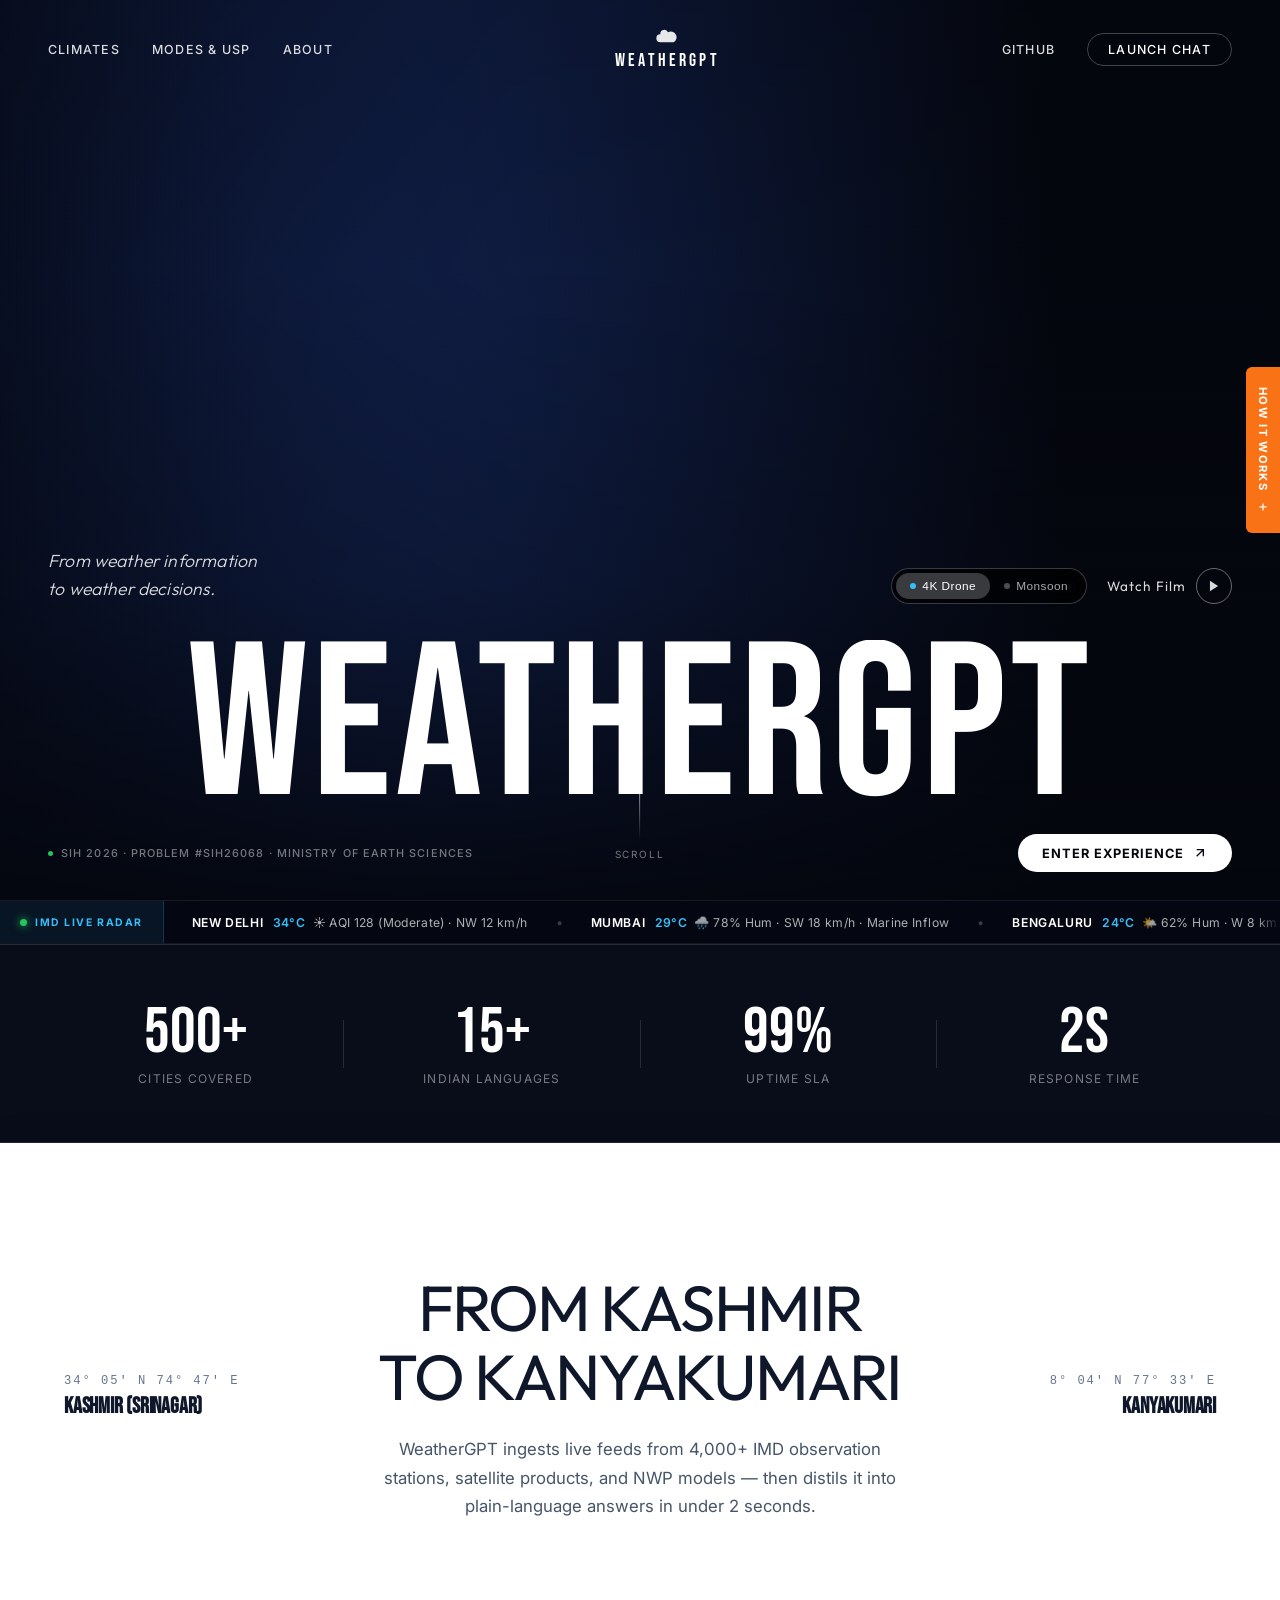
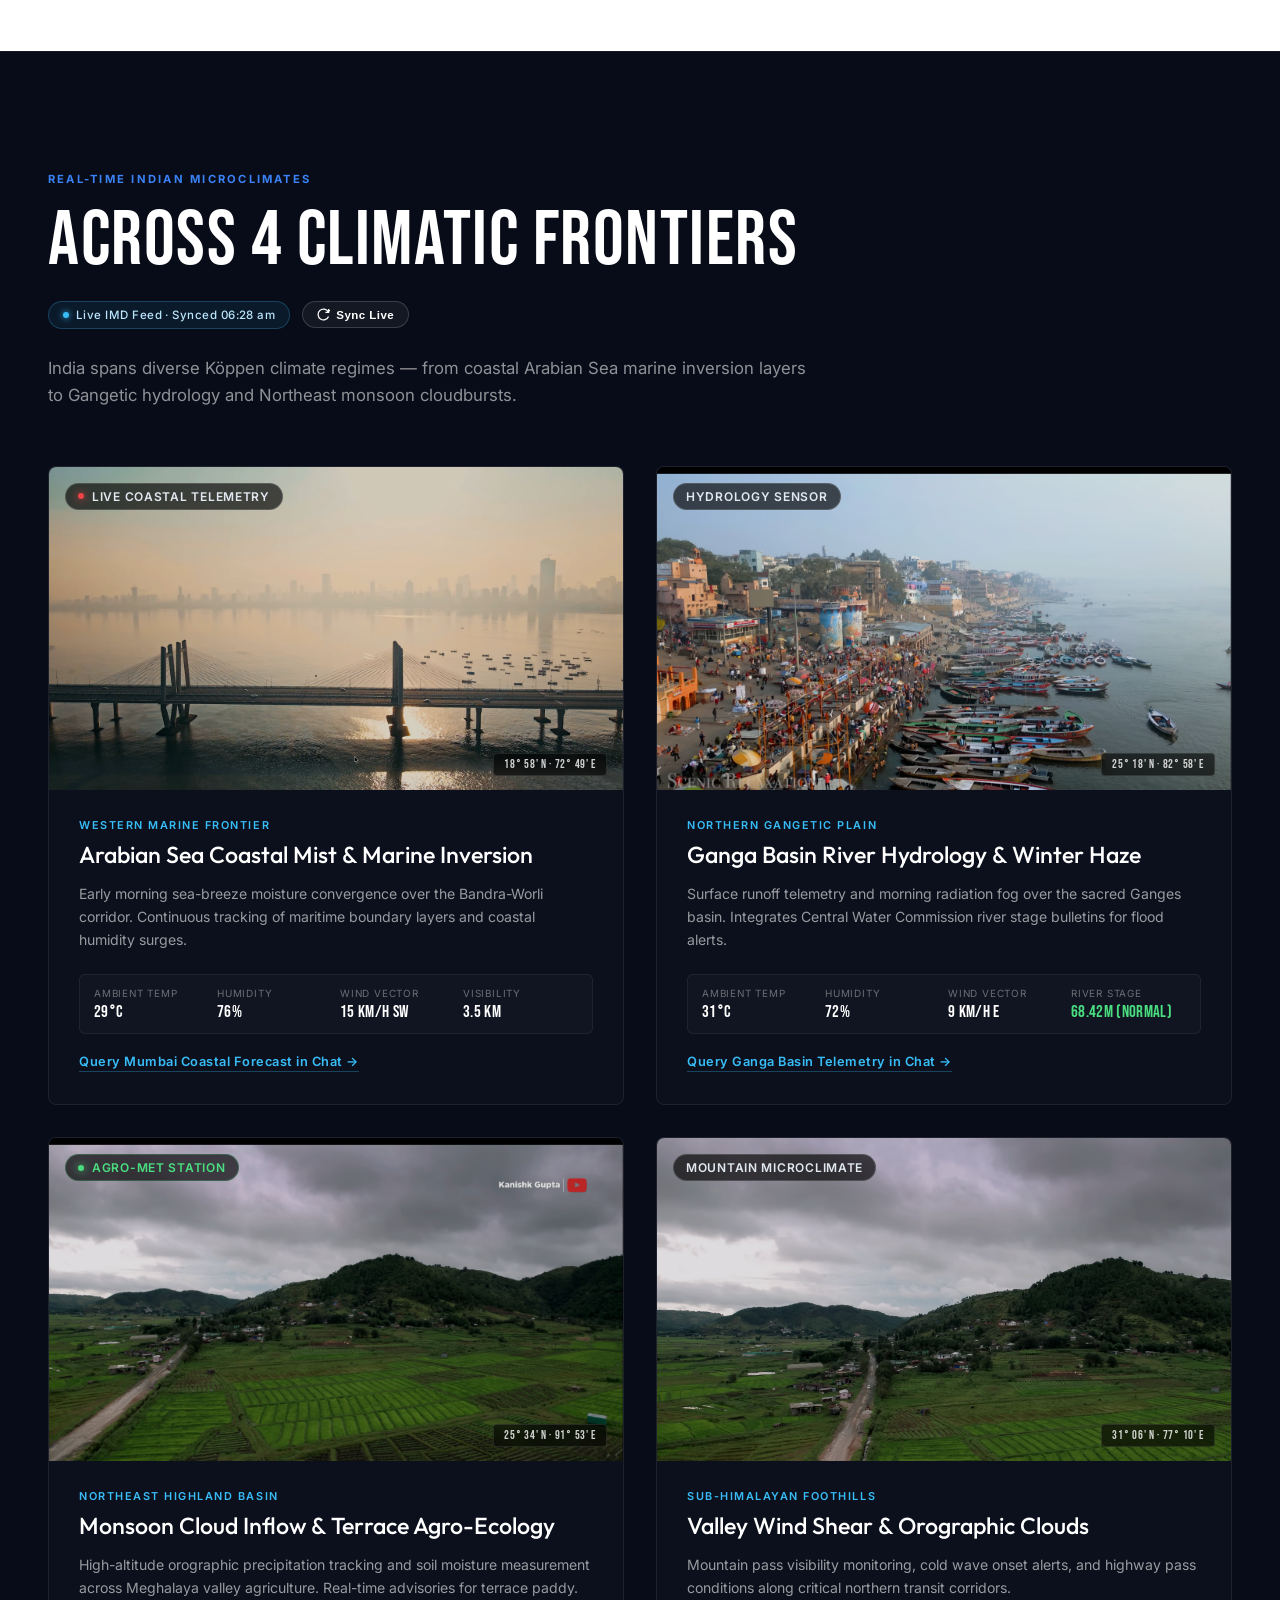
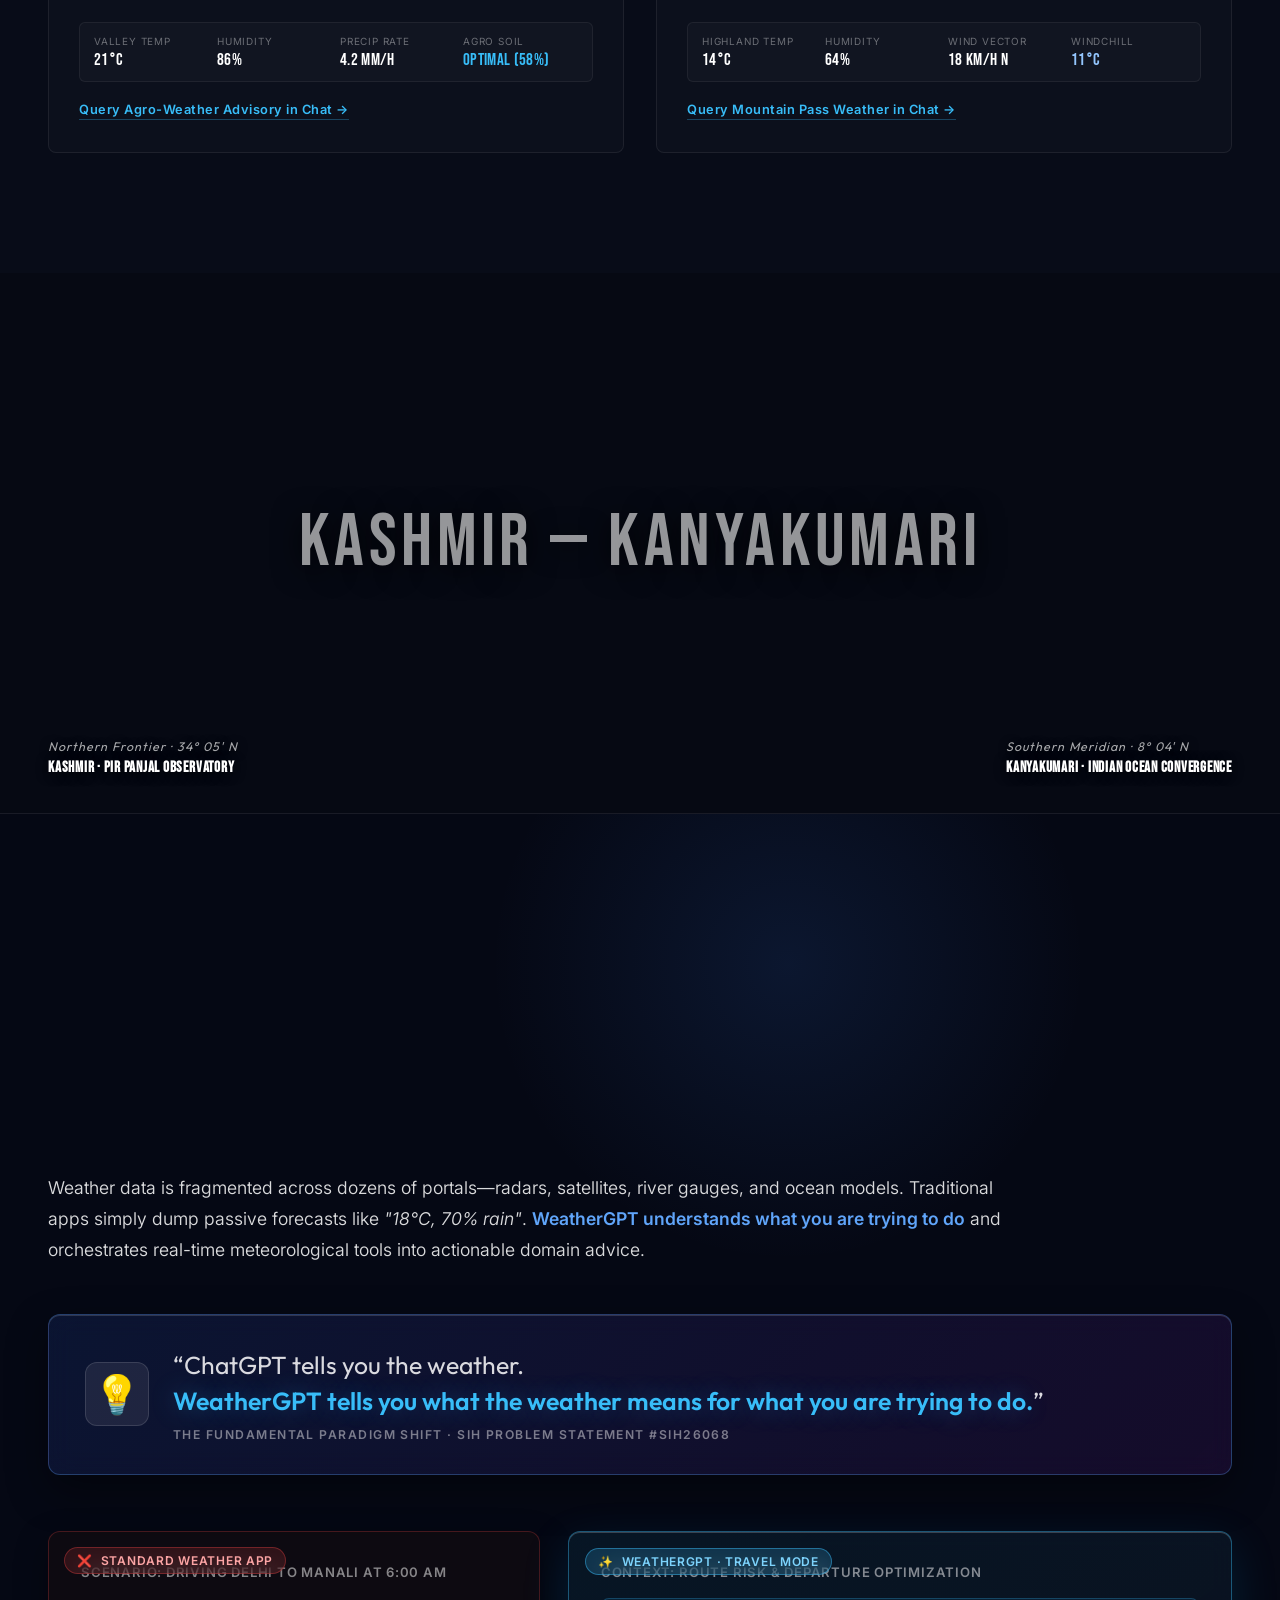
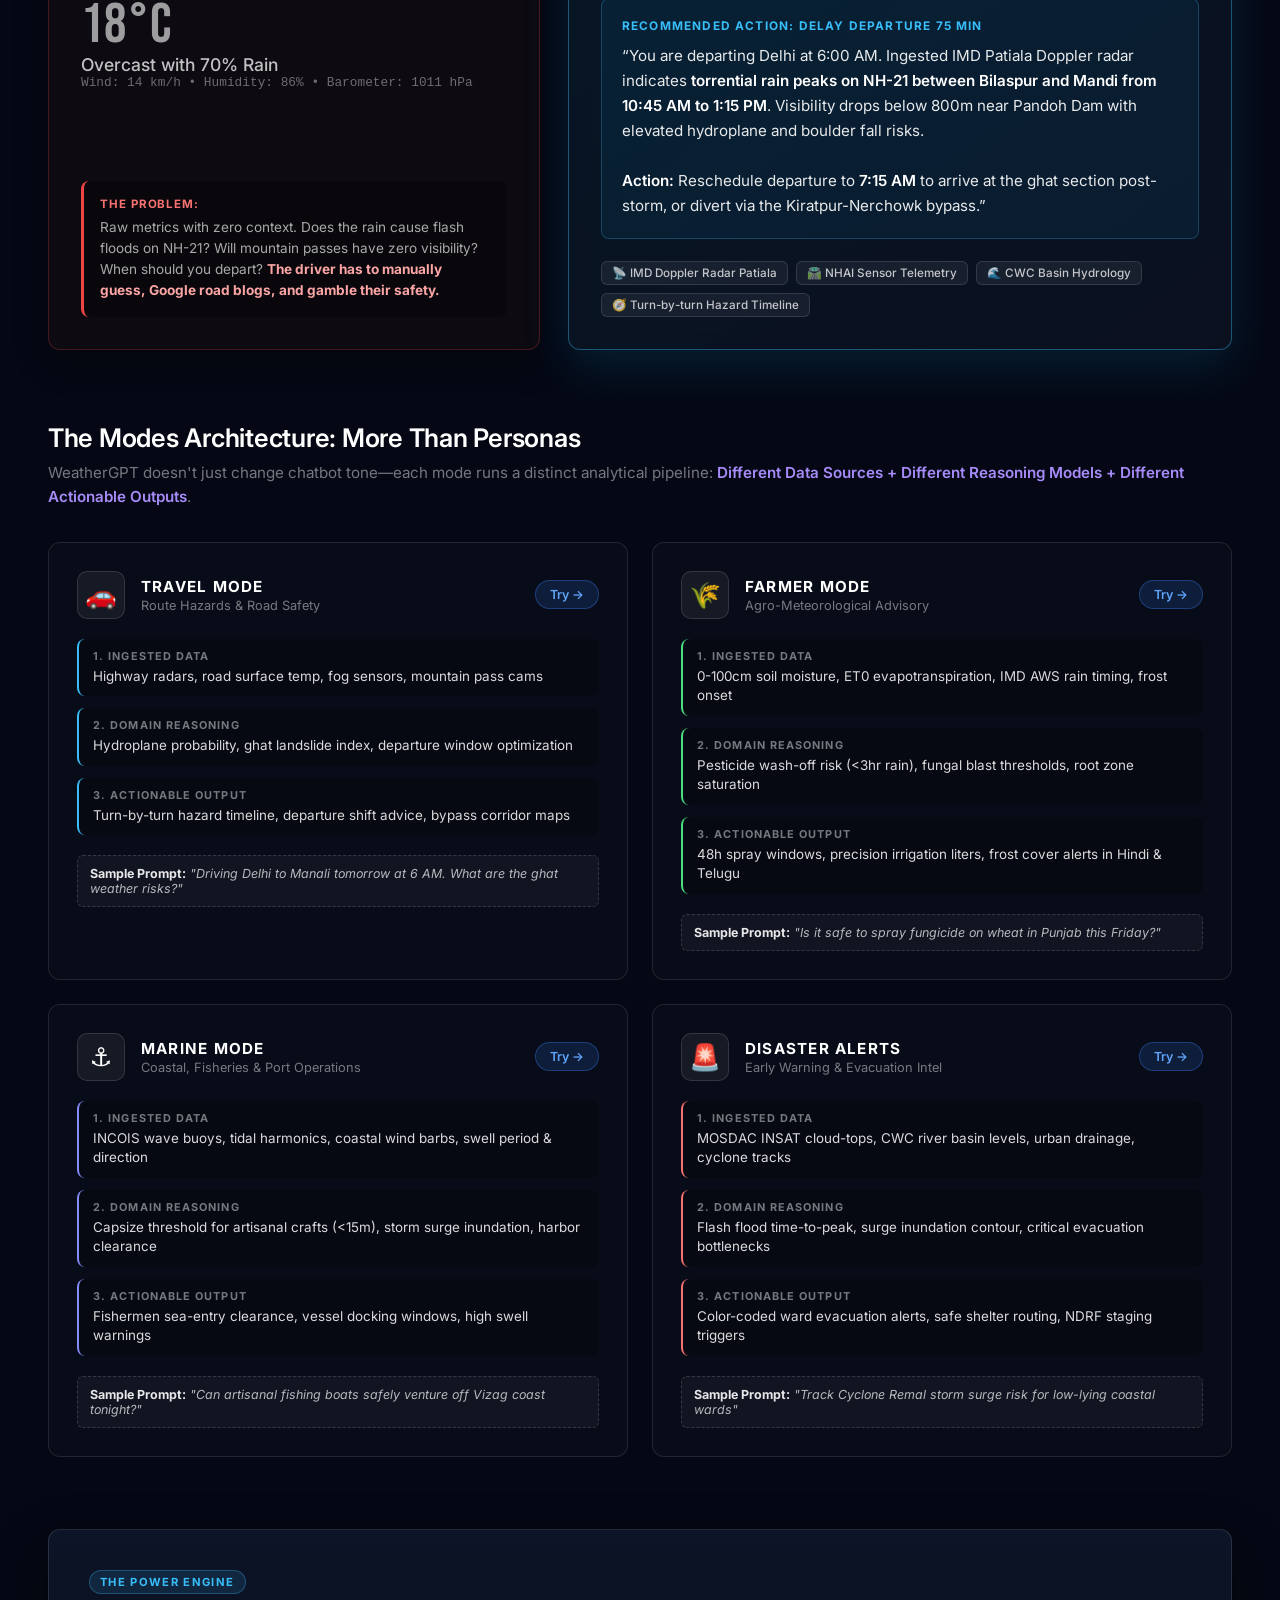
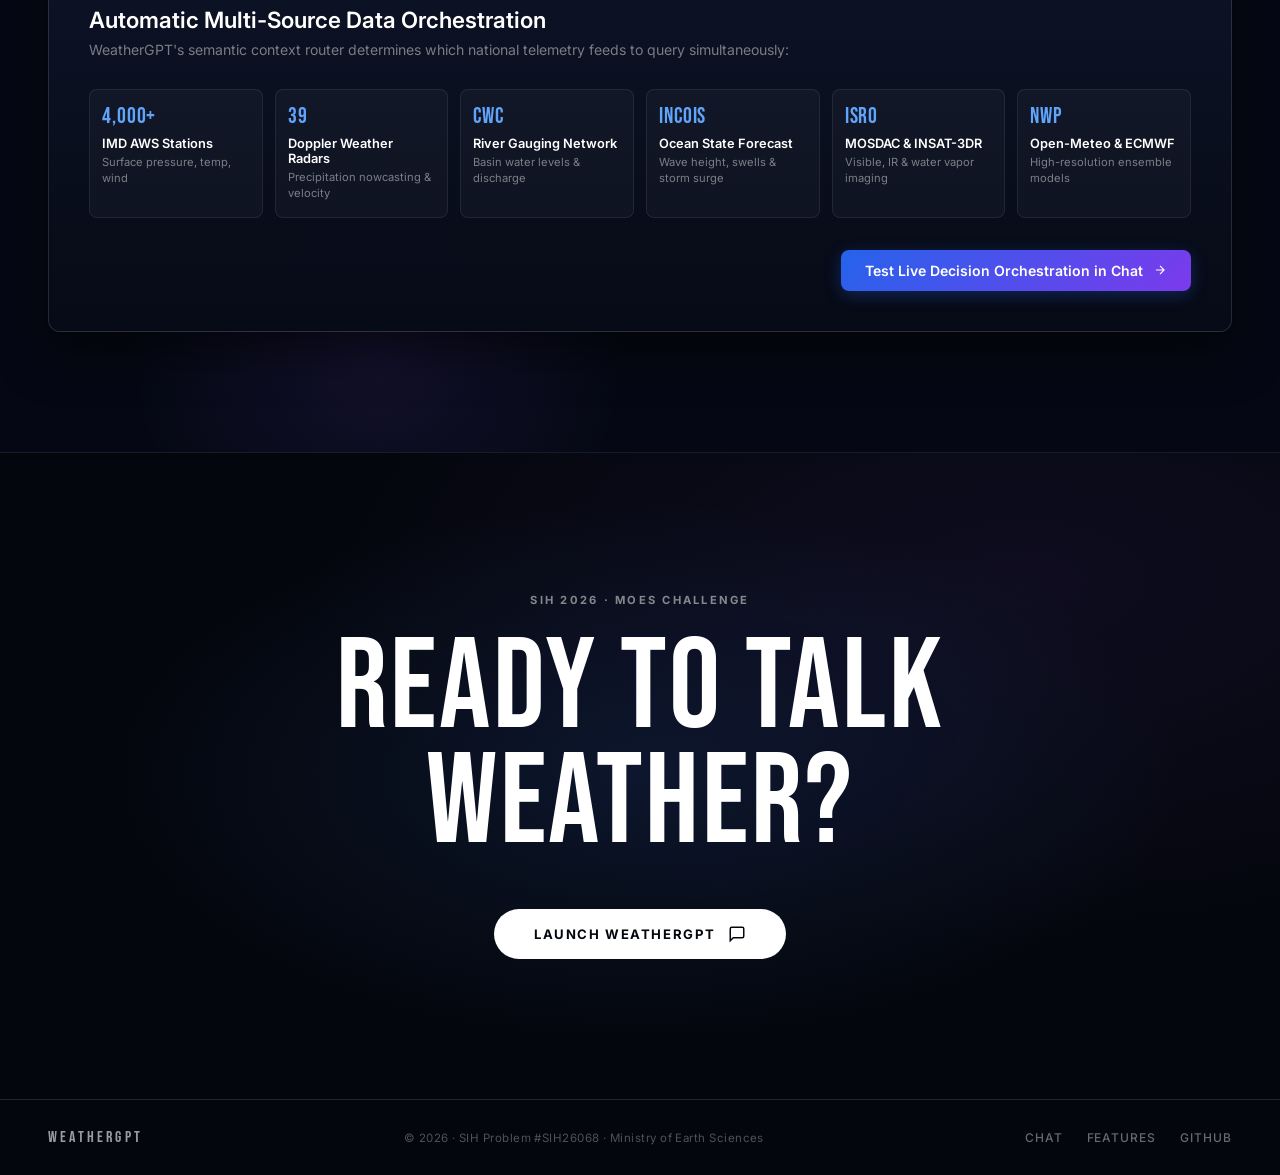
==== index.html @ 0f2989f9 "feat: WeatherGPT — AI-powered multi-mode weather intelligence platform 🌤️ Modes: Travel | Farmer | M" ====
<!DOCTYPE html>
<html lang="en">
<head>
  <meta charset="UTF-8" />
  <meta name="viewport" content="width=device-width, initial-scale=1.0" />
  <title>WeatherGPT — Conversational AI for Weather Intelligence</title>
  <meta name="description" content="WeatherGPT — Real-time weather intelligence for India. Conversational AI powered by IMD and OpenWeatherMap." />
  <meta name="keywords" content="WeatherGPT, weather AI, IMD, India weather, cyclone alerts, forecast" />

  <!-- Google Fonts: Bebas Neue for giant display text + Inter for body -->
  <link rel="preconnect" href="https://fonts.googleapis.com" />
  <link rel="preconnect" href="https://fonts.gstatic.com" crossorigin />
  <link href="https://fonts.googleapis.com/css2?family=Bebas+Neue&family=Inter:wght@300;400;500;600;700&family=Outfit:ital,wght@0,300;0,400;0,600;1,300;1,400&display=swap" rel="stylesheet" />

  <link rel="stylesheet" href="styles/landing.css" />
</head>
<body>

  <!-- =========================================================
       HOW IT WORKS — Sticky right-edge tab (like White Desert)
       Clicking opens a slide-over panel explaining the AI flow
       ========================================================= -->
  <div class="hiw-tab" id="hiwTab" role="button" tabindex="0" aria-label="How it works">
    <span>How it works</span>
    <svg width="12" height="12" viewBox="0 0 24 24" fill="none" stroke="currentColor" stroke-width="2.5"><path d="M12 5v14M5 12h14"/></svg>
  </div>

  <!-- How it works slide panel -->
  <div class="hiw-panel" id="hiwPanel" aria-hidden="true">
    <button class="hiw-close" id="hiwClose" aria-label="Close">
      <svg width="18" height="18" viewBox="0 0 24 24" fill="none" stroke="currentColor" stroke-width="2"><path d="M18 6L6 18M6 6l12 12"/></svg>
    </button>
    <div class="hiw-content">
      <div class="hiw-eyebrow">Process</div>
      <h3 class="hiw-title">How WeatherGPT Works</h3>
      <div class="hiw-steps">
        <div class="hiw-step">
          <div class="hiw-step-num">01</div>
          <div class="hiw-step-body">
            <strong>Context &amp; Mode Detection</strong>
            <span>Automatically detects whether you are farming, driving a highway route, fishing coastal waters, or tracking disaster risks.</span>
          </div>
        </div>
        <div class="hiw-step">
          <div class="hiw-step-num">02</div>
          <div class="hiw-step-body">
            <strong>Automatic Data Orchestration</strong>
            <span>Dynamically queries the relevant scientific tools: 4,000+ IMD stations, Doppler radars, CWC river gauges, and INCOIS wave models.</span>
          </div>
        </div>
        <div class="hiw-step">
          <div class="hiw-step-num">03</div>
          <div class="hiw-step-body">
            <strong>Situation-Specific Reasoning</strong>
            <span>Determines what the weather means for your specific activity: crop phenology, hydroplaning risk, or surge inundation.</span>
          </div>
        </div>
        <div class="hiw-step">
          <div class="hiw-step-num">04</div>
          <div class="hiw-step-body">
            <strong>Actionable Decisions Delivered</strong>
            <span>Provides precise recommendations (e.g. 48h spray windows, departure delays, pass chains) in English, Hindi, or Telugu.</span>
          </div>
        </div>
      </div>
    </div>
  </div>
  <div class="hiw-overlay" id="hiwOverlay"></div>

  <!-- ==========================================================
       FULLSCREEN BACKGROUND VIDEO
       ==========================================================
       HOW TO USE YOUR OWN 4K VIDEO:
         1. Place your .mp4 file in the project folder (e.g. bg-video.mp4)
         2. Change the <source src="..."> to: src="bg-video.mp4"
         3. For performance: encode at H.264 for MP4, VP9 for WebM
            ffmpeg -i input.mp4 -c:v libx264 -crf 23 -preset slow bg-video.mp4
         4. For 4K: use -s 3840x2160 in ffmpeg, or just drop the raw 4K file
            (browser will handle it, but a CDN/local server is recommended)

       FALLBACK: If video doesn't load (offline/slow network), the CSS
       gradient background on body shows instead.

       CURRENT SOURCE: Free Pexels storm clouds video (no login required)
       ========================================================= -->
  <video
    id="bgVideo"
    autoplay
    muted
    loop
    playsinline
    aria-hidden="true"
    poster=""
  >
    <!--
      Primary source — Pexels free stock footage (storm/clouds aerial)
      Replace this src with your own 4K video file path.
    -->
    <!-- Local 4K recordings from sources/ -->
    <source src="sources/weather_drone_4k.mov" type="video/mp4" />
    <source src="sources/monsoon_landscape.mov" type="video/mp4" />
    <!-- Online fallbacks -->
    <source src="https://videos.pexels.com/video-files/3997983/3997983-uhd_2560_1440_24fps.mp4" type="video/mp4" />
  </video>

  <!-- Dark gradient overlay — fades from transparent (top) to deep black (bottom)
       Makes the giant hero text readable without losing the cinematic image -->
  <div class="video-overlay" aria-hidden="true"></div>


  <!-- ==========================================================
       NAVIGATION — Transparent, minimal, editorial
       ========================================================= -->
  <nav class="navbar" id="navbar">
    <div class="nav-left">
      <a href="#climates" class="nav-link" id="navFeatures">Climates</a>
      <a href="#modes" class="nav-link" id="navModes">Modes & USP</a>
      <a href="#about" class="nav-link" id="navAbout">About</a>
    </div>

    <div class="nav-center">
      <a href="/" class="nav-logo-link" id="navLogo">
        <!-- Small SVG cloud icon above the wordmark -->
        <svg width="24" height="18" viewBox="0 0 36 24" fill="none" aria-hidden="true">
          <path d="M28 20H8a6 6 0 0 1 0-12 6 6 0 0 1 11.5-3A7 7 0 1 1 28 20z" fill="white" fill-opacity="0.9"/>
        </svg>
        <span>WEATHERGPT</span>
      </a>
    </div>

    <div class="nav-right">
      <a href="https://github.com" class="nav-link" id="navGithub" target="_blank" rel="noopener">GitHub</a>
      <a href="chat.html" class="nav-link nav-cta" id="navChat">Launch Chat</a>
    </div>
  </nav>


  <!-- ==========================================================
       HERO — Full-screen, cinematic layout
       Three zones:
         TOP    — navbar (above)
         MIDDLE — small tagline left + "Watch Demo" right
         BOTTOM — giant "WEATHERGPT" display text
       ========================================================= -->
  <section class="hero" id="hero">

    <!-- Middle tier: left tagline + right video switcher & watch film link -->
    <div class="hero-mid">
      <p class="hero-tagline" id="heroTagline">
        From weather information<br/>
        to weather decisions.
      </p>

      <div class="hero-mid-right">
        <!-- Live Video Switcher: Drone 4K vs Monsoon Valley -->
        <div class="hero-video-switcher" id="heroVidSwitcher">
          <button class="hvs-btn active" id="btnVidDrone" data-src="sources/weather_drone_4k.mov" title="Switch to 4K Drone Video">
            <span class="hvs-dot"></span> 4K Drone
          </button>
          <button class="hvs-btn" id="btnVidMonsoon" data-src="sources/monsoon_landscape.mov" title="Switch to Monsoon Valley Video">
            <span class="hvs-dot"></span> Monsoon
          </button>
        </div>

        <button class="watch-demo-btn" id="watchDemoBtn">
          Watch Film
          <span class="play-circle" aria-hidden="true">
            <svg width="14" height="14" viewBox="0 0 24 24" fill="currentColor"><polygon points="5 3 19 12 5 21 5 3"/></svg>
          </span>
        </button>
      </div>
    </div>

    <!-- Bottom tier: giant display word + CTA -->
    <div class="hero-bottom">
      <div class="hero-giant-wrap">
        <!-- The massive cinematic title text — like "ANTARCTICA" on White Desert -->
        <h1 class="hero-giant" id="heroGiant">WEATHERGPT</h1>
      </div>

      <!-- IMD badge — bottom left above the giant text -->
      <div class="hero-meta">
        <span class="hero-badge">
          <span class="live-dot" aria-hidden="true"></span>
          SIH 2026 · Problem #SIH26068 · Ministry of Earth Sciences
        </span>
        <a href="chat.html" class="hero-enter-btn" id="heroEnterBtn">
          Enter Experience
          <svg width="16" height="16" viewBox="0 0 24 24" fill="none" stroke="currentColor" stroke-width="2"><path d="M7 17l9.2-9.2M17 17V7H7"/></svg>
        </a>
      </div>
    </div>
  </section>


  <!-- ==========================================================
       SCROLL INDICATOR — subtle animated arrow at very bottom
       ========================================================= -->
  <div class="scroll-cue" id="scrollCue" aria-hidden="true">
    <div class="scroll-line"></div>
    <span>Scroll</span>
  </div>


  <!-- ==========================================================
       LIVE NATIONAL WEATHER MARQUEE — Real-time telemetry ticker
       Shows live conditions across major Indian meteorological centers
       ========================================================= -->
  <div class="live-weather-marquee-wrap" id="liveWeatherTicker">
    <div class="lwm-label">
      <span class="lwm-dot"></span>
      <span>IMD LIVE RADAR</span>
    </div>
    <div class="lwm-track" id="lwmTrack">
      <div class="lwm-content">
        <span class="lwm-item"><strong>NEW DELHI</strong> <span class="lwm-temp">34°C</span> ☀️ AQI 128 (Moderate) · NW 12 km/h</span>
        <span class="lwm-sep">&bull;</span>
        <span class="lwm-item"><strong>MUMBAI</strong> <span class="lwm-temp">29°C</span> 🌧️ 78% Hum · SW 18 km/h · Marine Inflow</span>
        <span class="lwm-sep">&bull;</span>
        <span class="lwm-item"><strong>BENGALURU</strong> <span class="lwm-temp">24°C</span> 🌤️ 62% Hum · W 8 km/h · Pleasant</span>
        <span class="lwm-sep">&bull;</span>
        <span class="lwm-item"><strong>KOLKATA</strong> <span class="lwm-temp">30°C</span> 🌫️ 82% Hum · E 7 km/h · Delta Haze</span>
        <span class="lwm-sep">&bull;</span>
        <span class="lwm-item"><strong>CHENNAI</strong> <span class="lwm-temp">32°C</span> ⛈️ Gusts 22 km/h · Coastal Surge</span>
        <span class="lwm-sep">&bull;</span>
        <span class="lwm-item"><strong>HYDERABAD</strong> <span class="lwm-temp">29°C</span> 🌦️ 68% Hum · SW 14 km/h</span>
        <span class="lwm-sep">&bull;</span>
        <span class="lwm-item"><strong>SHIMLA</strong> <span class="lwm-temp">14°C</span> ❄️ Mist in Valley · N 15 km/h</span>
        <span class="lwm-sep">&bull;</span>
        <span class="lwm-item"><strong>SHILLONG</strong> <span class="lwm-temp">19°C</span> 🌧️ 88% Hum · Orographic Cloud</span>
        <span class="lwm-sep">&bull;</span>
      </div>
      <!-- Duplicate for smooth infinite CSS animation loop -->
      <div class="lwm-content" aria-hidden="true">
        <span class="lwm-item"><strong>NEW DELHI</strong> <span class="lwm-temp">34°C</span> ☀️ AQI 128 (Moderate) · NW 12 km/h</span>
        <span class="lwm-sep">&bull;</span>
        <span class="lwm-item"><strong>MUMBAI</strong> <span class="lwm-temp">29°C</span> 🌧️ 78% Hum · SW 18 km/h · Marine Inflow</span>
        <span class="lwm-sep">&bull;</span>
        <span class="lwm-item"><strong>BENGALURU</strong> <span class="lwm-temp">24°C</span> 🌤️ 62% Hum · W 8 km/h · Pleasant</span>
        <span class="lwm-sep">&bull;</span>
        <span class="lwm-item"><strong>KOLKATA</strong> <span class="lwm-temp">30°C</span> 🌫️ 82% Hum · E 7 km/h · Delta Haze</span>
        <span class="lwm-sep">&bull;</span>
        <span class="lwm-item"><strong>CHENNAI</strong> <span class="lwm-temp">32°C</span> ⛈️ Gusts 22 km/h · Coastal Surge</span>
        <span class="lwm-sep">&bull;</span>
        <span class="lwm-item"><strong>HYDERABAD</strong> <span class="lwm-temp">29°C</span> 🌦️ 68% Hum · SW 14 km/h</span>
        <span class="lwm-sep">&bull;</span>
        <span class="lwm-item"><strong>SHIMLA</strong> <span class="lwm-temp">14°C</span> ❄️ Mist in Valley · N 15 km/h</span>
        <span class="lwm-sep">&bull;</span>
        <span class="lwm-item"><strong>SHILLONG</strong> <span class="lwm-temp">19°C</span> 🌧️ 88% Hum · Orographic Cloud</span>
        <span class="lwm-sep">&bull;</span>
      </div>
    </div>
  </div>


  <!-- ==========================================================
       STATS STRIP — full-width, minimal
       ========================================================= -->
  <section class="stats-strip" id="statsStrip">
    <div class="stat-block">
      <div class="stat-num" data-target="500">0+</div>
      <div class="stat-lbl">Cities Covered</div>
    </div>
    <div class="stat-divider" aria-hidden="true"></div>
    <div class="stat-block">
      <div class="stat-num" data-target="15">0+</div>
      <div class="stat-lbl">Indian Languages</div>
    </div>
    <div class="stat-divider" aria-hidden="true"></div>
    <div class="stat-block">
      <div class="stat-num" data-target="99">0%</div>
      <div class="stat-lbl">Uptime SLA</div>
    </div>
    <div class="stat-divider" aria-hidden="true"></div>
    <div class="stat-block">
      <div class="stat-num" data-target="2">0s</div>
      <div class="stat-lbl">Response Time</div>
    </div>
  </section>


  <!-- ==========================================================
       WHITE EDITORIAL SECTION — "TO THE END OF THE EARTH" style
       ==========================================================
       Light background section with coordinates on both sides
       and a serif headline — exactly like White Desert's
       transition section before the dark map.
       ========================================================= -->
  <section class="coords-section" id="coordsSection">
    <!-- Left coordinate — origin point (Kashmir / Srinagar) -->
    <div class="coord-block coord-left">
      <div class="coord-deg">34° 05' N  74° 47' E</div>
      <div class="coord-name">Kashmir (Srinagar)</div>
    </div>

    <!-- Center editorial headline -->
    <div class="coord-center">
      <h2 class="coord-headline">From Kashmir<br/>to Kanyakumari</h2>
      <p class="coord-body">
        WeatherGPT ingests live feeds from 4,000+ IMD observation stations,
        satellite products, and NWP models — then distils it into
        plain-language answers in under 2 seconds.
      </p>
    </div>

    <!-- Right coordinate — Kanyakumari (southernmost point of India) -->
    <div class="coord-block coord-right">
      <div class="coord-deg">8° 04' N  77° 33' E</div>
      <div class="coord-name">Kanyakumari</div>
    </div>
  </section>
  <!-- ==========================================================
       INDIAN REGIONAL WEATHER & OBSERVATION SHOWCASE
       Featuring real high-res observation captures from sources/
       ========================================================== -->
  <section class="section climates-section" id="climates">
    <div class="climates-header">
      <div class="section-eyebrow">Real-Time Indian Microclimates</div>
      <div class="climates-title-row">
        <h2 class="section-headline">Across 4 Climatic Frontiers</h2>
        <div class="climates-sync-bar">
          <span class="climates-sync-pill" id="climatesSyncPill">
            <span class="live-sync-dot"></span>
            <span id="climatesSyncText">Live IMD/AWS Feed · Active</span>
          </span>
          <button class="climates-refresh-btn" id="btnRefreshClimates" title="Fetch live meteorological telemetry for all 4 zones">
            <svg width="13" height="13" viewBox="0 0 24 24" fill="none" stroke="currentColor" stroke-width="2.2"><path d="M21.5 2v6h-6M21.34 15.57a10 10 0 1 1-.57-8.38l5.67-5.19"/></svg>
            Sync Live
          </button>
        </div>
      </div>
      <p class="climates-sub">
        India spans diverse Köppen climate regimes — from coastal Arabian Sea marine inversion layers to Gangetic hydrology and Northeast monsoon cloudbursts.
      </p>
    </div>

    <!-- 2x2 Editorial Regional Climate Grid -->
    <div class="climates-grid">

      <!-- Zone 01: Arabian Sea & Mumbai Coastal Mist -->
      <article class="climate-card">
        <div class="cc-media-wrap">
          <img src="sources/mumbai_sea_link.png" alt="Mumbai Arabian Sea Marine Layer" class="cc-img" />
          <span class="cc-badge live">Live Coastal Telemetry</span>
          <span class="cc-coord">18° 58' N &middot; 72° 49' E</span>
        </div>
        <div class="cc-content">
          <div class="cc-zone-tag">Western Marine Frontier</div>
          <h3 class="cc-title">Arabian Sea Coastal Mist & Marine Inversion</h3>
          <p class="cc-desc">
            Early morning sea-breeze moisture convergence over the Bandra-Worli corridor. Continuous tracking of maritime boundary layers and coastal humidity surges.
          </p>
          <div class="cc-telemetry-strip">
            <div class="cct-item">
              <span class="cct-lbl">Ambient Temp</span>
              <span class="cct-val" id="mumbaiTemp">29°C</span>
            </div>
            <div class="cct-item">
              <span class="cct-lbl">Humidity</span>
              <span class="cct-val" id="mumbaiHum">76%</span>
            </div>
            <div class="cct-item">
              <span class="cct-lbl">Wind Vector</span>
              <span class="cct-val" id="mumbaiWind">15 km/h SW</span>
            </div>
            <div class="cct-item">
              <span class="cct-lbl">Visibility</span>
              <span class="cct-val" id="mumbaiVis">3.5 km</span>
            </div>
          </div>
          <a href="chat.html" class="cc-query-link">Query Mumbai Coastal Forecast in Chat &rarr;</a>
        </div>
      </article>

      <!-- Zone 02: Gangetic Plains Hydrology — Varanasi -->
      <article class="climate-card">
        <div class="cc-media-wrap">
          <img src="sources/varanasi_ghats.png" alt="Ganges Basin Hydrology Station" class="cc-img" />
          <span class="cc-badge">Hydrology Sensor</span>
          <span class="cc-coord">25° 18' N &middot; 82° 58' E</span>
        </div>
        <div class="cc-content">
          <div class="cc-zone-tag">Northern Gangetic Plain</div>
          <h3 class="cc-title">Ganga Basin River Hydrology & Winter Haze</h3>
          <p class="cc-desc">
            Surface runoff telemetry and morning radiation fog over the sacred Ganges basin. Integrates Central Water Commission river stage bulletins for flood alerts.
          </p>
          <div class="cc-telemetry-strip">
            <div class="cct-item">
              <span class="cct-lbl">Ambient Temp</span>
              <span class="cct-val" id="varanasiTemp">31°C</span>
            </div>
            <div class="cct-item">
              <span class="cct-lbl">Humidity</span>
              <span class="cct-val" id="varanasiHum">72%</span>
            </div>
            <div class="cct-item">
              <span class="cct-lbl">Wind Vector</span>
              <span class="cct-val" id="varanasiWind">9 km/h E</span>
            </div>
            <div class="cct-item">
              <span class="cct-lbl">River Stage</span>
              <span class="cct-val" id="varanasiStage" style="color:#4ade80;">68.42m (Normal)</span>
            </div>
          </div>
          <a href="chat.html" class="cc-query-link">Query Ganga Basin Telemetry in Chat &rarr;</a>
        </div>
      </article>

      <!-- Zone 03: Northeast Agro-Weather — Meghalaya Valley -->
      <article class="climate-card">
        <div class="cc-media-wrap">
          <img src="sources/valley_fields.png" alt="Meghalaya Agro-Weather Station" class="cc-img" />
          <span class="cc-badge agro">Agro-Met Station</span>
          <span class="cc-coord">25° 34' N &middot; 91° 53' E</span>
        </div>
        <div class="cc-content">
          <div class="cc-zone-tag">Northeast Highland Basin</div>
          <h3 class="cc-title">Monsoon Cloud Inflow & Terrace Agro-Ecology</h3>
          <p class="cc-desc">
            High-altitude orographic precipitation tracking and soil moisture measurement across Meghalaya valley agriculture. Real-time advisories for terrace paddy.
          </p>
          <div class="cc-telemetry-strip">
            <div class="cct-item">
              <span class="cct-lbl">Valley Temp</span>
              <span class="cct-val" id="meghalayaTemp">21°C</span>
            </div>
            <div class="cct-item">
              <span class="cct-lbl">Humidity</span>
              <span class="cct-val" id="meghalayaHum">86%</span>
            </div>
            <div class="cct-item">
              <span class="cct-lbl">Precip Rate</span>
              <span class="cct-val" id="meghalayaRain">4.2 mm/h</span>
            </div>
            <div class="cct-item">
              <span class="cct-lbl">Agro Soil</span>
              <span class="cct-val" id="meghalayaSoil" style="color:#38bdf8;">Optimal (58%)</span>
            </div>
          </div>
          <a href="chat.html" class="cc-query-link">Query Agro-Weather Advisory in Chat &rarr;</a>
        </div>
      </article>

      <!-- Zone 04: Sub-Himalayan Cloudy Foothills -->
      <article class="climate-card">
        <div class="cc-media-wrap">
          <img src="sources/cloudy_hills.png" alt="Sub-Himalayan Hill Station" class="cc-img" />
          <span class="cc-badge">Mountain Microclimate</span>
          <span class="cc-coord">31° 06' N &middot; 77° 10' E</span>
        </div>
        <div class="cc-content">
          <div class="cc-zone-tag">Sub-Himalayan Foothills</div>
          <h3 class="cc-title">Valley Wind Shear & Orographic Clouds</h3>
          <p class="cc-desc">
            Mountain pass visibility monitoring, cold wave onset alerts, and highway pass conditions along critical northern transit corridors.
          </p>
          <div class="cc-telemetry-strip">
            <div class="cct-item">
              <span class="cct-lbl">Highland Temp</span>
              <span class="cct-val" id="shimlaTemp">14°C</span>
            </div>
            <div class="cct-item">
              <span class="cct-lbl">Humidity</span>
              <span class="cct-val" id="shimlaHum">64%</span>
            </div>
            <div class="cct-item">
              <span class="cct-lbl">Wind Vector</span>
              <span class="cct-val" id="shimlaWind">18 km/h N</span>
            </div>
            <div class="cct-item">
              <span class="cct-lbl">Windchill</span>
              <span class="cct-val" id="shimlaApparent" style="color:#93c5fd;">11°C</span>
            </div>
          </div>
          <a href="chat.html" class="cc-query-link">Query Mountain Pass Weather in Chat &rarr;</a>
        </div>
      </article>

    </div>
  </section>


  <!-- ==========================================================
       ROUTE CODE SECTION — "CPT – WFR" style
       ==========================================================
       Full-bleed image with MASSIVE translucent route-code text
       overlaid. For WeatherGPT: "DEL — MUM" (Delhi to Mumbai,
       representing IMD's most-tracked corridor).
       Background: storm/monsoon cloud photo.
       ========================================================= -->
  <section class="route-section" id="routeSection">
    <!-- Cinematic Monsoon Landscape Video Background from sources/ -->
    <video autoplay muted loop playsinline class="route-bg-video" aria-hidden="true">
      <source src="sources/monsoon_landscape.mov" type="video/mp4" />
      <source src="sources/weather_drone_4k.mov" type="video/mp4" />
    </video>
    <div class="route-overlay" aria-hidden="true"></div>

    <!-- Route code in massive Bebas Neue — Kashmir to Kanyakumari -->
    <div class="route-giant">KASHMIR &mdash; KANYAKUMARI</div>

    <!-- Small descriptor in the center overlay area -->
    <div class="route-label">
      <span class="route-label-from">
        <em>Northern Frontier &middot; 34° 05' N</em>
        <strong>KASHMIR &middot; PIR PANJAL OBSERVATORY</strong>
      </span>
      <span class="route-label-to">
        <em>Southern Meridian &middot; 8° 04' N</em>
        <strong>KANYAKUMARI &middot; INDIAN OCEAN CONVERGENCE</strong>
      </span>
    </div>
  </section>


  <!-- ==========================================================
       MODES ARCHITECTURE & CORE PROBLEM / USP SHOWCASE
       "From Weather Information to Weather Decisions"
       ========================================================= -->
  <section class="section modes-usp-section" id="modes">
    <!-- Anchor fallback for existing use-cases links -->
    <div id="use-cases" style="position: absolute; top: -60px;"></div>

    <div class="modes-usp-header">
      <div class="section-eyebrow">The Core Problem & Breakthrough Solution</div>
      <h2 class="section-headline">From Weather Information<br/><span class="text-gradient">To Weather Decisions.</span></h2>
      <p class="section-subheadline">
        Weather data is fragmented across dozens of portals—radars, satellites, river gauges, and ocean models. 
        Traditional apps simply dump passive forecasts like <em>"18°C, 70% rain"</em>. 
        <strong>WeatherGPT understands what you are trying to do</strong> and orchestrates real-time meteorological tools into actionable domain advice.
      </p>
    </div>

    <!-- The Philosophical Contrast Hook -->
    <div class="usp-quote-banner">
      <div class="usp-quote-icon">💡</div>
      <div class="usp-quote-body">
        <blockquote class="usp-quote-text">
          “ChatGPT tells you the weather.<br/>
          <span>WeatherGPT tells you what the weather means for what you are trying to do.</span>”
        </blockquote>
        <div class="usp-quote-attribution">
          The Fundamental Paradigm Shift &middot; SIH Problem Statement #SIH26068
        </div>
      </div>
    </div>

    <!-- Live Demonstration Contrast Card (Normal Weather App vs WeatherGPT Travel Mode) -->
    <div class="contrast-container">
      <!-- Left: Typical Generic Weather App -->
      <div class="contrast-card contrast-card-legacy">
        <div class="cc-badge legacy-badge">
          <span class="cc-badge-icon">❌</span> Standard Weather App
        </div>
        <div class="cc-situation">Scenario: Driving Delhi to Manali at 6:00 AM</div>
        <div class="cc-metric-display">
          <div class="cc-temp">18°C</div>
          <div class="cc-condition">Overcast with 70% Rain</div>
          <div class="cc-submetric">Wind: 14 km/h &bull; Humidity: 86% &bull; Barometer: 1011 hPa</div>
        </div>
        <div class="cc-critique">
          <div class="cc-critique-label">The Problem:</div>
          <p>
            Raw metrics with zero context. Does the rain cause flash floods on NH-21? 
            Will mountain passes have zero visibility? When should you depart? 
            <strong>The driver has to manually guess, Google road blogs, and gamble their safety.</strong>
          </p>
        </div>
      </div>

      <!-- Right: WeatherGPT Context-Aware Travel Intelligence -->
      <div class="contrast-card contrast-card-weathergpt">
        <div class="cc-badge wgpt-badge">
          <span class="cc-badge-icon">✨</span> WeatherGPT &middot; Travel Mode
        </div>
        <div class="cc-situation">Context: Route Risk & Departure Optimization</div>
        <div class="cc-verdict-box">
          <div class="cc-verdict-tag">RECOMMENDED ACTION: DELAY DEPARTURE 75 MIN</div>
          <p class="cc-verdict-text">
            “You are departing Delhi at 6:00 AM. Ingested IMD Patiala Doppler radar indicates <strong>torrential rain peaks on NH-21 between Bilaspur and Mandi from 10:45 AM to 1:15 PM</strong>. 
            Visibility drops below 800m near Pandoh Dam with elevated hydroplane and boulder fall risks.
            <br/><br/>
            <strong>Action:</strong> Reschedule departure to <strong>7:15 AM</strong> to arrive at the ghat section post-storm, or divert via the Kiratpur-Nerchowk bypass.”
          </p>
        </div>
        <div class="cc-orchestrated-tags">
          <span class="cc-otag">📡 IMD Doppler Radar Patiala</span>
          <span class="cc-otag">🛣️ NHAI Sensor Telemetry</span>
          <span class="cc-otag">🌊 CWC Basin Hydrology</span>
          <span class="cc-otag">🧭 Turn-by-turn Hazard Timeline</span>
        </div>
      </div>
    </div>

    <!-- Modes Architecture Grid: Different Data + Different Reasoning + Different Outputs -->
    <div class="modes-architecture-wrap">
      <div class="ma-intro">
        <h3 class="ma-title">The Modes Architecture: More Than Personas</h3>
        <p class="ma-sub">
          WeatherGPT doesn't just change chatbot tone—each mode runs a distinct analytical pipeline:
          <span class="highlight">Different Data Sources + Different Reasoning Models + Different Actionable Outputs</span>.
        </p>
      </div>

      <div class="modes-grid">
        <!-- MODE 1: TRAVEL -->
        <div class="mode-card" id="mode-travel-card">
          <div class="mc-header">
            <div class="mc-icon">🚗</div>
            <div>
              <div class="mc-mode-name">TRAVEL MODE</div>
              <div class="mc-mode-role">Route Hazards & Road Safety</div>
            </div>
            <a href="chat.html?mode=travel" class="mc-try-link" title="Launch Travel Mode in Chat">Try &rarr;</a>
          </div>
          <div class="mc-pills-flow">
            <div class="mc-pill-group">
              <span class="mc-pill-label">1. Ingested Data</span>
              <span class="mc-pill-val">Highway radars, road surface temp, fog sensors, mountain pass cams</span>
            </div>
            <div class="mc-pill-group">
              <span class="mc-pill-label">2. Domain Reasoning</span>
              <span class="mc-pill-val">Hydroplane probability, ghat landslide index, departure window optimization</span>
            </div>
            <div class="mc-pill-group">
              <span class="mc-pill-label">3. Actionable Output</span>
              <span class="mc-pill-val">Turn-by-turn hazard timeline, departure shift advice, bypass corridor maps</span>
            </div>
          </div>
          <div class="mc-sample-prompt">
            <strong>Sample Prompt:</strong> "Driving Delhi to Manali tomorrow at 6 AM. What are the ghat weather risks?"
          </div>
        </div>

        <!-- MODE 2: FARMER -->
        <div class="mode-card" id="mode-farmer-card">
          <div class="mc-header">
            <div class="mc-icon">🌾</div>
            <div>
              <div class="mc-mode-name">FARMER MODE</div>
              <div class="mc-mode-role">Agro-Meteorological Advisory</div>
            </div>
            <a href="chat.html?mode=farmer" class="mc-try-link" title="Launch Farmer Mode in Chat">Try &rarr;</a>
          </div>
          <div class="mc-pills-flow">
            <div class="mc-pill-group">
              <span class="mc-pill-label">1. Ingested Data</span>
              <span class="mc-pill-val">0-100cm soil moisture, ET0 evapotranspiration, IMD AWS rain timing, frost onset</span>
            </div>
            <div class="mc-pill-group">
              <span class="mc-pill-label">2. Domain Reasoning</span>
              <span class="mc-pill-val">Pesticide wash-off risk (&lt;3hr rain), fungal blast thresholds, root zone saturation</span>
            </div>
            <div class="mc-pill-group">
              <span class="mc-pill-label">3. Actionable Output</span>
              <span class="mc-pill-val">48h spray windows, precision irrigation liters, frost cover alerts in Hindi & Telugu</span>
            </div>
          </div>
          <div class="mc-sample-prompt">
            <strong>Sample Prompt:</strong> "Is it safe to spray fungicide on wheat in Punjab this Friday?"
          </div>
        </div>

        <!-- MODE 3: MARINE -->
        <div class="mode-card" id="mode-marine-card">
          <div class="mc-header">
            <div class="mc-icon">⚓</div>
            <div>
              <div class="mc-mode-name">MARINE MODE</div>
              <div class="mc-mode-role">Coastal, Fisheries & Port Operations</div>
            </div>
            <a href="chat.html?mode=marine" class="mc-try-link" title="Launch Marine Mode in Chat">Try &rarr;</a>
          </div>
          <div class="mc-pills-flow">
            <div class="mc-pill-group">
              <span class="mc-pill-label">1. Ingested Data</span>
              <span class="mc-pill-val">INCOIS wave buoys, tidal harmonics, coastal wind barbs, swell period & direction</span>
            </div>
            <div class="mc-pill-group">
              <span class="mc-pill-label">2. Domain Reasoning</span>
              <span class="mc-pill-val">Capsize threshold for artisanal crafts (&lt;15m), storm surge inundation, harbor clearance</span>
            </div>
            <div class="mc-pill-group">
              <span class="mc-pill-label">3. Actionable Output</span>
              <span class="mc-pill-val">Fishermen sea-entry clearance, vessel docking windows, high swell warnings</span>
            </div>
          </div>
          <div class="mc-sample-prompt">
            <strong>Sample Prompt:</strong> "Can artisanal fishing boats safely venture off Vizag coast tonight?"
          </div>
        </div>

        <!-- MODE 4: DISASTER & CRISIS -->
        <div class="mode-card" id="mode-disaster-card">
          <div class="mc-header">
            <div class="mc-icon">🚨</div>
            <div>
              <div class="mc-mode-name">DISASTER ALERTS</div>
              <div class="mc-mode-role">Early Warning & Evacuation Intel</div>
            </div>
            <a href="chat.html?mode=alert" class="mc-try-link" title="Launch Alert Mode in Chat">Try &rarr;</a>
          </div>
          <div class="mc-pills-flow">
            <div class="mc-pill-group">
              <span class="mc-pill-label">1. Ingested Data</span>
              <span class="mc-pill-val">MOSDAC INSAT cloud-tops, CWC river basin levels, urban drainage, cyclone tracks</span>
            </div>
            <div class="mc-pill-group">
              <span class="mc-pill-label">2. Domain Reasoning</span>
              <span class="mc-pill-val">Flash flood time-to-peak, surge inundation contour, critical evacuation bottlenecks</span>
            </div>
            <div class="mc-pill-group">
              <span class="mc-pill-label">3. Actionable Output</span>
              <span class="mc-pill-val">Color-coded ward evacuation alerts, safe shelter routing, NDRF staging triggers</span>
            </div>
          </div>
          <div class="mc-sample-prompt">
            <strong>Sample Prompt:</strong> "Track Cyclone Remal storm surge risk for low-lying coastal wards"
          </div>
        </div>
      </div>
    </div>

    <!-- The Really Powerful Part: Automatic Data Orchestration Bar -->
    <div class="orchestration-strip">
      <div class="orch-label">
        <span class="orch-badge">THE POWER ENGINE</span>
        <h4>Automatic Multi-Source Data Orchestration</h4>
        <p>WeatherGPT's semantic context router determines which national telemetry feeds to query simultaneously:</p>
      </div>
      <div class="orch-badges-grid">
        <div class="orch-item">
          <span class="oi-num">4,000+</span>
          <span class="oi-title">IMD AWS Stations</span>
          <span class="oi-sub">Surface pressure, temp, wind</span>
        </div>
        <div class="orch-item">
          <span class="oi-num">39</span>
          <span class="oi-title">Doppler Weather Radars</span>
          <span class="oi-sub">Precipitation nowcasting & velocity</span>
        </div>
        <div class="orch-item">
          <span class="oi-num">CWC</span>
          <span class="oi-title">River Gauging Network</span>
          <span class="oi-sub">Basin water levels & discharge</span>
        </div>
        <div class="orch-item">
          <span class="oi-num">INCOIS</span>
          <span class="oi-title">Ocean State Forecast</span>
          <span class="oi-sub">Wave height, swells & storm surge</span>
        </div>
        <div class="orch-item">
          <span class="oi-num">ISRO</span>
          <span class="oi-title">MOSDAC & INSAT-3DR</span>
          <span class="oi-sub">Visible, IR & water vapor imaging</span>
        </div>
        <div class="orch-item">
          <span class="oi-num">NWP</span>
          <span class="oi-title">Open-Meteo & ECMWF</span>
          <span class="oi-sub">High-resolution ensemble models</span>
        </div>
      </div>
      <div class="orch-cta-row">
        <a href="chat.html" class="orch-btn">
          Test Live Decision Orchestration in Chat
          <svg width="14" height="14" viewBox="0 0 24 24" fill="none" stroke="currentColor" stroke-width="2"><path d="M5 12h14M12 5l7 7-7 7"/></svg>
        </a>
      </div>
    </div>
  </section>


  <!-- ==========================================================
       CTA — Full-width cinematic closer
       ========================================================= -->
  <section class="cta-section" id="about">
    <div class="cta-bg" aria-hidden="true"></div>
    <div class="cta-content">
      <div class="section-eyebrow" style="color:rgba(255,255,255,0.5)">SIH 2026 · MoES Challenge</div>
      <h2 class="cta-headline">Ready to talk<br/>weather?</h2>
      <a href="chat.html" class="cta-btn" id="ctaLaunch">
        Launch WeatherGPT
        <svg width="18" height="18" viewBox="0 0 24 24" fill="none" stroke="currentColor" stroke-width="2"><path d="M21 15a2 2 0 0 1-2 2H7l-4 4V5a2 2 0 0 1 2-2h14a2 2 0 0 1 2 2z"/></svg>
      </a>
    </div>
  </section>


  <!-- ==========================================================
       FOOTER — Minimal
       ========================================================= -->
  <footer class="footer">
    <div class="footer-row">
      <span class="footer-logo">WEATHERGPT</span>
      <span class="footer-copy">© 2026 · SIH Problem #SIH26068 · Ministry of Earth Sciences</span>
      <div class="footer-links">
        <a href="chat.html" id="footerChat">Chat</a>
        <a href="#features" id="footerFeatures">Features</a>
        <a href="https://github.com" target="_blank" rel="noopener" id="footerGithub">GitHub</a>
      </div>
    </div>
  </footer>


  <!-- ==========================================================
       VIDEO DEMO MODAL
       Triggered by "Watch Demo" button
       ========================================================= -->
  <div class="modal-overlay" id="demoModal" role="dialog" aria-label="Watch Demo" aria-modal="true" aria-hidden="true">
    <div class="modal-inner">
      <div class="modal-top-bar">
        <div class="modal-tabs">
          <button class="modal-tab active" id="modalTabDrone" data-src="sources/weather_drone_4k.mov">
            🚁 4K Drone Telemetry
          </button>
          <button class="modal-tab" id="modalTabMonsoon" data-src="sources/monsoon_landscape.mov">
            🌧️ Monsoon Valley Dynamics
          </button>
        </div>
        <button class="modal-close" id="modalClose" aria-label="Close modal">
          <svg width="20" height="20" viewBox="0 0 24 24" fill="none" stroke="currentColor" stroke-width="2"><path d="M18 6L6 18M6 6l12 12"/></svg>
        </button>
      </div>
      <div class="modal-video-wrap">
        <video
          id="demoVideo"
          controls
          autoplay
          playsinline
          style="width:100%;height:100%;object-fit:contain;background:#000;"
        >
          <source src="sources/weather_drone_4k.mov" type="video/mp4" />
        </video>
      </div>
      <p class="modal-caption" id="modalCaption">WeatherGPT — High-Altitude Atmospheric Drone Scan · 4K UHD 60fps · SIH 2026</p>
    </div>
  </div>

  <script src="scripts/landing.js"></script>
</body>
</html>
---- styles/landing.css ----
/* ============================================================
   WeatherGPT — Landing Page Styles (Cinematic / Editorial)
   Inspired by: White Desert, Awwwards-style full-bleed video sites
   ============================================================ */

/* ── Reset ── */
*, *::before, *::after { box-sizing: border-box; margin: 0; padding: 0; }

/* ── Design Tokens ── */
:root {
  --white:       #ffffff;
  --off-white:   rgba(255,255,255,0.85);
  --muted:       rgba(255,255,255,0.45);
  --border:      rgba(255,255,255,0.12);
  --black:       #04060d;
  --dark:        #080c18;
  --accent:      #3b82f6;
  --accent2:     #8b5cf6;
  --gradient:    linear-gradient(135deg, #3b82f6, #8b5cf6);
  --font-display: 'Bebas Neue', 'Impact', sans-serif; /* giant hero text */
  --font-body:    'Inter', system-ui, sans-serif;
  --font-serif:   'Outfit', sans-serif;
  --ease:         cubic-bezier(0.4, 0, 0.2, 1);
  --ease-out:     cubic-bezier(0, 0, 0.2, 1);
}

html { scroll-behavior: smooth; font-size: 16px; }

body {
  font-family: var(--font-body);
  background: var(--black);
  color: var(--white);
  overflow-x: hidden;
  /* Fallback gradient — shows when video hasn't loaded */
  background-image:
    radial-gradient(ellipse at 30% 20%, rgba(30,60,140,0.6) 0%, transparent 55%),
    radial-gradient(ellipse at 80% 80%, rgba(60,20,100,0.4) 0%, transparent 55%),
    linear-gradient(180deg, #04060d 0%, #090f1e 100%);
}


/* ============================================================
   BACKGROUND VIDEO — Fixed, fills entire viewport
   ============================================================
   object-fit:cover ensures it always fills screen regardless of
   the video's native aspect ratio (even 4K 3840×2160).
   z-index:-2 keeps it behind everything including the overlay.

   HOW TO SWAP VIDEO:
     Change the <source src="..."> in index.html.
     For local 4K file: src="your-4k-video.mp4"
     Encode with: ffmpeg -i input.mp4 -c:v libx264 -crf 20 output.mp4
   ============================================================ */
#bgVideo {
  position: fixed;
  inset: 0;              /* shorthand for top:0 right:0 bottom:0 left:0 */
  width: 100%;
  height: 100%;
  object-fit: cover;     /* fills viewport, crops edges */
  object-position: center center;
  z-index: -2;
  /* Scale 1.15x to cleanly crop out any edge watermarks from recording */
  transform: scale(1.15);
  filter: saturate(1.2) brightness(0.88) contrast(1.04);
  transition: opacity 0.6s ease;
}

/* ── Gradient overlay — transparent top → near-black bottom ── */
.video-overlay {
  position: fixed;
  inset: 0;
  z-index: -1;
  /* Lightened to make the 4K drone background video much more viewable */
  background:
    linear-gradient(
      to bottom,
      rgba(4,6,13,0.15)   0%,    /* ultra-clear at top */
      rgba(4,6,13,0.03)  30%,    /* clearest viewable zone for drone footage */
      rgba(4,6,13,0.3)   65%,    /* subtle transition */
      rgba(4,6,13,0.68)  85%,    /* tagline zone */
      rgba(4,6,13,0.92) 100%    /* giant text base */
    ),
    /* Subtle left vignette for the italic tagline */
    linear-gradient(
      to right,
      rgba(4,6,13,0.3) 0%,
      transparent 40%
    );
}


/* ============================================================
   NAVBAR — Fully transparent, minimal editorial style
   ============================================================ */
.navbar {
  position: fixed;
  top: 0; left: 0; right: 0;
  z-index: 100;
  display: flex;
  align-items: center;
  justify-content: space-between;
  padding: 28px 48px;
  /* No background — pure transparent, just like White Desert */
  transition: padding 0.4s var(--ease);
}
/* Slightly more compact after scroll */
.navbar.scrolled { padding: 18px 48px; background: rgba(4,6,13,0.6); backdrop-filter: blur(16px); }

.nav-left,
.nav-right {
  display: flex;
  align-items: center;
  gap: 32px;
}

.nav-link {
  font-size: 0.78rem;
  font-weight: 500;
  letter-spacing: 0.1em;
  text-transform: uppercase;
  color: var(--off-white);
  text-decoration: none;
  transition: color 0.2s;
  padding: 4px 0;
  border-bottom: 1px solid transparent;
}
.nav-link:hover { color: var(--white); border-bottom-color: rgba(255,255,255,0.4); }

/* CTA nav button — subtle border */
.nav-cta {
  padding: 8px 20px;
  border: 1px solid rgba(255,255,255,0.25);
  border-radius: 100px;
  border-bottom: 1px solid rgba(255,255,255,0.25) !important; /* override hover */
  color: var(--white) !important;
  transition: background 0.2s, border-color 0.2s !important;
}
.nav-cta:hover {
  background: rgba(255,255,255,0.1);
  border-color: rgba(255,255,255,0.5) !important;
}

/* Center logo */
.nav-logo-link {
  display: flex;
  flex-direction: column;
  align-items: center;
  gap: 4px;
  text-decoration: none;
  color: var(--white);
}
.nav-logo-link span {
  font-family: var(--font-display);
  font-size: 1.1rem;
  letter-spacing: 0.18em;
  color: var(--white);
}


/* ============================================================
   HERO — Full-screen cinematic layout
   ============================================================
   Uses a flex column layout across 100vh.
   Three zones:
     • Top:    navbar (fixed above)
     • Middle: tagline left + watch demo right
     • Bottom: giant text + meta strip
   ============================================================ */
.hero {
  position: relative;
  z-index: 1;
  height: 100vh;
  min-height: 600px;
  display: flex;
  flex-direction: column;
  justify-content: flex-end; /* push content to bottom like White Desert */
  padding: 0;
}

/* ── Middle tier ── */
.hero-mid {
  display: flex;
  align-items: flex-end;
  justify-content: space-between;
  padding: 0 48px 36px;
}

.hero-tagline {
  font-family: var(--font-serif);
  font-style: italic;
  font-weight: 300;
  font-size: clamp(0.85rem, 1.4vw, 1.1rem);
  line-height: 1.6;
  color: var(--off-white);
  max-width: 280px;
  letter-spacing: 0.01em;
}

/* Watch Demo button — White Desert style */
.watch-demo-btn {
  display: flex;
  align-items: center;
  gap: 10px;
  background: none;
  border: none;
  color: var(--off-white);
  font-family: var(--font-serif);
  font-size: 0.85rem;
  font-weight: 400;
  letter-spacing: 0.08em;
  cursor: pointer;
  transition: color 0.2s;
}
.watch-demo-btn:hover { color: var(--white); }
.play-circle {
  width: 36px; height: 36px;
  border: 1px solid rgba(255,255,255,0.4);
  border-radius: 50%;
  display: flex; align-items: center; justify-content: center;
  transition: background 0.2s, border-color 0.2s;
}
.watch-demo-btn:hover .play-circle {
  background: rgba(255,255,255,0.15);
  border-color: rgba(255,255,255,0.7);
}

.hero-mid-right {
  display: flex;
  align-items: center;
  gap: 20px;
}

/* Video Switcher Pill in Hero */
.hero-video-switcher {
  display: flex;
  align-items: center;
  background: rgba(0, 0, 0, 0.65);
  border: 1px solid rgba(255, 255, 255, 0.22);
  border-radius: 9999px;
  padding: 4px;
  backdrop-filter: blur(8px);
}
.hvs-btn {
  background: none;
  border: none;
  color: rgba(255, 255, 255, 0.65);
  padding: 6px 14px;
  font-size: 0.74rem;
  font-weight: 500;
  border-radius: 9999px;
  cursor: pointer;
  display: flex;
  align-items: center;
  gap: 6px;
  transition: all 0.2s;
  letter-spacing: 0.04em;
}
.hvs-btn:hover {
  color: var(--white);
}
.hvs-btn.active {
  background: rgba(255, 255, 255, 0.22);
  color: var(--white);
}
.hvs-dot {
  width: 6px;
  height: 6px;
  border-radius: 50%;
  background: #38bdf8;
}
.hvs-btn:not(.active) .hvs-dot {
  background: rgba(255, 255, 255, 0.3);
}

/* ── Bottom tier ── */
.hero-bottom {
  overflow: hidden; /* clip the massive text at screen edges */
}

/* Giant display text — the "ANTARCTICA" equivalent */
.hero-giant-wrap { overflow: hidden; line-height: 0.82; }

.hero-giant {
  font-family: var(--font-display);
  /* clamp(min, preferred, max) — scales perfectly on all screens */
  font-size: clamp(4.5rem, 17vw, 22rem);
  font-weight: 400; /* Bebas Neue is inherently bold */
  letter-spacing: 0.02em;
  line-height: 0.82;
  color: var(--white);
  text-align: center;
  /* The text "cuts through" the video via mix-blend-mode */
  /* Uncomment below for a screen/overlay blend effect: */
  /* mix-blend-mode: overlay; */
  animation: heroSlide 1.2s var(--ease-out) both;
  animation-delay: 0.2s;
  user-select: none;
}

@keyframes heroSlide {
  from { transform: translateY(60px); opacity: 0; }
  to   { transform: translateY(0);    opacity: 1; }
}

/* Meta strip: badge + enter button */
.hero-meta {
  display: flex;
  align-items: center;
  justify-content: space-between;
  padding: 16px 48px 28px;
  animation: fadeUp 0.8s var(--ease-out) 0.6s both;
}

@keyframes fadeUp {
  from { opacity: 0; transform: translateY(20px); }
  to   { opacity: 1; transform: translateY(0); }
}

.hero-badge {
  display: flex;
  align-items: center;
  gap: 8px;
  font-size: 0.68rem;
  font-weight: 500;
  letter-spacing: 0.1em;
  text-transform: uppercase;
  color: var(--muted);
}
.live-dot {
  width: 5px; height: 5px;
  background: #22c55e;
  border-radius: 50%;
  animation: livePulse 2s infinite;
}
@keyframes livePulse { 0%,100%{opacity:1;transform:scale(1)} 50%{opacity:0.4;transform:scale(1.5)} }

.hero-enter-btn {
  display: inline-flex;
  align-items: center;
  gap: 8px;
  padding: 11px 24px;
  background: var(--white);
  color: var(--black);
  font-size: 0.8rem;
  font-weight: 700;
  letter-spacing: 0.08em;
  text-transform: uppercase;
  border-radius: 100px;
  text-decoration: none;
  transition: all 0.25s var(--ease);
}
.hero-enter-btn:hover {
  background: rgba(255,255,255,0.88);
  transform: translateY(-2px);
  box-shadow: 0 8px 30px rgba(0,0,0,0.3);
}


/* ============================================================
   SCROLL CUE — Animated vertical line + "Scroll" text
   ============================================================ */
.scroll-cue {
  position: fixed;
  bottom: 40px; left: 50%;
  transform: translateX(-50%);
  display: flex;
  flex-direction: column;
  align-items: center;
  gap: 8px;
  z-index: 10;
  opacity: 1;
  transition: opacity 0.4s;
}
.scroll-cue.hidden { opacity: 0; pointer-events: none; }

.scroll-line {
  width: 1px;
  height: 48px;
  background: linear-gradient(to bottom, rgba(255,255,255,0.6), transparent);
  animation: scrollLine 1.8s ease-in-out infinite;
}
@keyframes scrollLine {
  0%   { transform: scaleY(0); transform-origin: top; }
  50%  { transform: scaleY(1); transform-origin: top; }
  51%  { transform: scaleY(1); transform-origin: bottom; }
  100% { transform: scaleY(0); transform-origin: bottom; }
}
.scroll-cue span {
  font-size: 0.62rem;
  letter-spacing: 0.18em;
  text-transform: uppercase;
  color: var(--muted);
}


/* ============================================================
   LIVE NATIONAL WEATHER MARQUEE — Real-time telemetry ticker
   ============================================================ */
.live-weather-marquee-wrap {
  position: relative;
  z-index: 10;
  display: flex;
  align-items: center;
  background: #040711;
  border-top: 1px solid rgba(255, 255, 255, 0.08);
  border-bottom: 1px solid rgba(255, 255, 255, 0.06);
  overflow: hidden;
  height: 44px;
}

.lwm-label {
  display: flex;
  align-items: center;
  gap: 8px;
  padding: 0 20px;
  background: rgba(56, 189, 248, 0.08);
  border-right: 1px solid rgba(56, 189, 248, 0.2);
  height: 100%;
  font-size: 0.65rem;
  font-weight: 700;
  letter-spacing: 0.15em;
  text-transform: uppercase;
  color: #38bdf8;
  white-space: nowrap;
  z-index: 2;
  flex-shrink: 0;
}

.lwm-dot {
  width: 7px;
  height: 7px;
  border-radius: 50%;
  background: #22c55e;
  box-shadow: 0 0 8px #22c55e;
  animation: livePulse 1.8s infinite;
}

.lwm-track {
  display: flex;
  width: 100%;
  overflow: hidden;
  user-select: none;
  mask-image: linear-gradient(90deg, transparent 0%, black 24px, black calc(100% - 24px), transparent 100%);
  -webkit-mask-image: linear-gradient(90deg, transparent 0%, black 24px, black calc(100% - 24px), transparent 100%);
}

.lwm-content {
  display: flex;
  align-items: center;
  gap: 28px;
  white-space: nowrap;
  animation: marqueeScroll 45s linear infinite;
  padding-left: 28px;
  flex-shrink: 0;
}

.lwm-track:hover .lwm-content {
  animation-play-state: paused;
}

.lwm-item {
  font-size: 0.76rem;
  color: rgba(255, 255, 255, 0.68);
  letter-spacing: 0.03em;
}

.lwm-item strong {
  color: #ffffff;
  font-weight: 600;
  letter-spacing: 0.05em;
  margin-right: 6px;
}

.lwm-temp {
  color: #38bdf8;
  font-weight: 600;
  margin-right: 4px;
}

.lwm-sep {
  color: rgba(255, 255, 255, 0.22);
  font-size: 0.8rem;
}

@keyframes marqueeScroll {
  from { transform: translateX(0); }
  to   { transform: translateX(-100%); }
}

@keyframes spin {
  from { transform: rotate(0deg); }
  to   { transform: rotate(360deg); }
}


/* ============================================================
   STATS STRIP — full-width horizontal, dark bg
   ============================================================ */
.stats-strip {
  position: relative;
  z-index: 10;
  display: flex;
  align-items: center;
  justify-content: center;
  gap: 0;
  padding: 56px 48px;
  background: #090d1a !important;
  border-top: 1px solid var(--border);
  border-bottom: 1px solid var(--border);
}

.stat-block {
  flex: 1;
  text-align: center;
  padding: 0 24px;
}
.stat-num {
  font-family: var(--font-display);
  font-size: clamp(2.5rem, 5vw, 4rem);
  color: var(--white);
  line-height: 1;
  margin-bottom: 6px;
}
.stat-lbl {
  font-size: 0.75rem;
  letter-spacing: 0.1em;
  text-transform: uppercase;
  color: var(--muted);
}
.stat-divider {
  width: 1px;
  height: 48px;
  background: var(--border);
  flex-shrink: 0;
}


/* ============================================================
   WHITE EDITORIAL SECTION — "To The End Of The Earth" style
   ============================================================ */
.coords-section {
  position: relative;
  z-index: 10;
  background: #ffffff !important;
  color: #0b0d14 !important;
  padding: 130px 64px;
  display: flex;
  align-items: center;
  justify-content: space-between;
  gap: 32px;
  box-shadow: 0 10px 40px rgba(0,0,0,0.18);
  box-sizing: border-box;
}

.coord-block {
  flex: 0 0 220px;
}
.coord-left {
  text-align: left;
}
.coord-right {
  text-align: right;
}

.coord-deg {
  font-family: 'JetBrains Mono', monospace, sans-serif;
  font-size: 0.76rem;
  font-weight: 500;
  letter-spacing: 0.16em;
  text-transform: uppercase;
  color: #64748b;
  margin-bottom: 6px;
}
.coord-name {
  font-family: var(--font-display);
  font-size: 1.35rem;
  font-weight: 600;
  letter-spacing: -0.01em;
  color: #0f172a;
}

.coord-center {
  flex: 1;
  max-width: 680px;
  margin: 0 auto;
  text-align: center;
  padding: 0 24px;
}

.coord-headline {
  font-family: 'Outfit', 'Playfair Display', Georgia, serif;
  font-size: clamp(2.4rem, 5vw, 4rem);
  line-height: 1.08;
  font-weight: 400;
  color: #0f172a;
  letter-spacing: -0.03em;
  text-transform: uppercase;
  margin-bottom: 24px;
}

.coord-body {
  font-family: var(--font-sans);
  font-size: 1.05rem;
  line-height: 1.7;
  color: #475569;
  max-width: 540px;
  margin: 0 auto;
}


/* ============================================================
   INDIAN REGIONAL WEATHER & OBSERVATION SHOWCASE (.climates-section)
   Editorial layout showcasing real microclimate captures
   ============================================================ */
.climates-section {
  position: relative;
  z-index: 10;
  background: #060913;
  padding: 120px 48px 100px;
  border-top: 1px solid rgba(255,255,255,0.06);
}

.climates-header {
  max-width: 1080px;
  margin-bottom: 56px;
}

.climates-title-row {
  display: flex;
  align-items: flex-end;
  justify-content: space-between;
  gap: 24px;
  flex-wrap: wrap;
}

.climates-title-row .section-headline {
  margin-bottom: 0;
}

.climates-sync-bar {
  display: flex;
  align-items: center;
  gap: 12px;
  margin-bottom: 8px;
}

.climates-sync-pill {
  display: inline-flex;
  align-items: center;
  gap: 7px;
  padding: 6px 14px;
  background: rgba(56, 189, 248, 0.08);
  border: 1px solid rgba(56, 189, 248, 0.25);
  border-radius: 100px;
  font-size: 0.72rem;
  color: #bae6fd;
  font-weight: 500;
  letter-spacing: 0.04em;
  white-space: nowrap;
}

.live-sync-dot {
  width: 6px;
  height: 6px;
  border-radius: 50%;
  background: #38bdf8;
  box-shadow: 0 0 6px #38bdf8;
  animation: livePulse 1.8s infinite;
}

.climates-refresh-btn {
  display: inline-flex;
  align-items: center;
  gap: 6px;
  padding: 6px 14px;
  background: rgba(255, 255, 255, 0.05);
  border: 1px solid rgba(255, 255, 255, 0.16);
  border-radius: 100px;
  font-size: 0.72rem;
  font-weight: 600;
  color: #ffffff;
  cursor: pointer;
  letter-spacing: 0.04em;
  transition: all 0.2s ease;
  white-space: nowrap;
}

.climates-refresh-btn:hover {
  background: rgba(255, 255, 255, 0.12);
  border-color: rgba(56, 189, 248, 0.5);
  transform: translateY(-1px);
}

.climates-refresh-btn.spinning svg {
  animation: spin 0.8s linear infinite;
}

.climates-sub {
  font-size: 1.05rem;
  line-height: 1.65;
  color: rgba(255, 255, 255, 0.55);
  margin-top: 18px;
  max-width: 760px;
}

.climates-grid {
  display: grid;
  grid-template-columns: repeat(2, 1fr);
  gap: 32px;
}

.climate-card {
  background: rgba(255, 255, 255, 0.02);
  border: 1px solid rgba(255, 255, 255, 0.07);
  border-radius: 8px;
  overflow: hidden;
  display: flex;
  flex-direction: column;
  transition: transform 0.35s var(--ease), border-color 0.35s var(--ease), box-shadow 0.35s var(--ease);
}

.climate-card:hover {
  transform: translateY(-4px);
  border-color: rgba(56, 189, 248, 0.35);
  box-shadow: 0 20px 40px rgba(0, 0, 0, 0.5);
  background: rgba(255, 255, 255, 0.03);
}

.cc-media-wrap {
  position: relative;
  width: 100%;
  aspect-ratio: 16 / 9;
  background: #000;
  overflow: hidden;
}

.cc-img {
  width: 100%;
  height: 100%;
  object-fit: cover;
  transition: transform 0.7s var(--ease-out), filter 0.5s var(--ease);
  filter: brightness(0.85) contrast(1.05);
}

.climate-card:hover .cc-img {
  transform: scale(1.05);
  filter: brightness(0.95) contrast(1.1);
}

.cc-badge {
  position: absolute;
  top: 16px;
  left: 16px;
  display: inline-flex;
  align-items: center;
  gap: 6px;
  padding: 5px 12px;
  border-radius: 100px;
  background: rgba(0, 0, 0, 0.65);
  backdrop-filter: blur(10px);
  -webkit-backdrop-filter: blur(10px);
  border: 1px solid rgba(255, 255, 255, 0.15);
  font-size: 0.68rem;
  font-weight: 600;
  letter-spacing: 0.08em;
  text-transform: uppercase;
  color: #e2e8f0;
}

.cc-badge.live::before {
  content: '';
  width: 6px;
  height: 6px;
  background: #ef4444;
  border-radius: 50%;
  box-shadow: 0 0 8px #ef4444;
  animation: livePulse 1.8s infinite;
}

.cc-badge.agro {
  color: #4ade80;
  border-color: rgba(74, 222, 128, 0.25);
}

.cc-badge.agro::before {
  content: '';
  width: 6px;
  height: 6px;
  background: #4ade80;
  border-radius: 50%;
  box-shadow: 0 0 8px #4ade80;
}

.cc-coord {
  position: absolute;
  bottom: 14px;
  right: 16px;
  font-family: var(--font-display);
  font-size: 0.72rem;
  letter-spacing: 0.06em;
  color: rgba(255, 255, 255, 0.8);
  background: rgba(0, 0, 0, 0.6);
  backdrop-filter: blur(6px);
  -webkit-backdrop-filter: blur(6px);
  padding: 4px 10px;
  border-radius: 4px;
  border: 1px solid rgba(255, 255, 255, 0.1);
}

.cc-content {
  padding: 28px 30px 32px;
  display: flex;
  flex-direction: column;
  flex: 1;
}

.cc-zone-tag {
  font-size: 0.68rem;
  font-weight: 600;
  letter-spacing: 0.14em;
  text-transform: uppercase;
  color: #38bdf8;
  margin-bottom: 8px;
}

.cc-title {
  font-family: var(--font-serif);
  font-size: 1.45rem;
  line-height: 1.3;
  color: #ffffff;
  margin-bottom: 12px;
  font-weight: 500;
}

.cc-desc {
  font-size: 0.88rem;
  color: rgba(255, 255, 255, 0.58);
  line-height: 1.65;
  margin-bottom: 22px;
  flex: 1;
}

.cc-telemetry-strip {
  display: grid;
  grid-template-columns: repeat(4, 1fr);
  gap: 8px;
  background: rgba(255, 255, 255, 0.025);
  border: 1px solid rgba(255, 255, 255, 0.06);
  border-radius: 6px;
  padding: 12px 14px;
  margin-bottom: 20px;
}

.cct-item {
  display: flex;
  flex-direction: column;
  gap: 4px;
}

.cct-lbl {
  font-size: 0.62rem;
  letter-spacing: 0.08em;
  text-transform: uppercase;
  color: rgba(255, 255, 255, 0.38);
}

.cct-val {
  font-family: var(--font-display);
  font-size: 1.05rem;
  letter-spacing: 0.02em;
  color: #ffffff;
  line-height: 1.1;
}

.cc-query-link {
  align-self: flex-start;
  display: inline-flex;
  align-items: center;
  gap: 8px;
  font-size: 0.8rem;
  font-weight: 600;
  letter-spacing: 0.04em;
  color: #38bdf8;
  text-decoration: none;
  padding-bottom: 2px;
  border-bottom: 1px solid rgba(56, 189, 248, 0.3);
  transition: all 0.2s ease;
}

.cc-query-link:hover {
  color: #93c5fd;
  border-bottom-color: #93c5fd;
  transform: translateX(3px);
}


/* ============================================================
   ROUTE CODE SECTION — "KASHMIR — KANYAKUMARI" with Monsoon Video
   ============================================================ */
.route-section {
  position: relative;
  z-index: 10;
  height: 60vh;
  min-height: 480px;
  display: flex;
  align-items: center;
  justify-content: center;
  overflow: hidden;
  background: #060913;
}
.route-bg-video {
  position: absolute;
  inset: 0;
  width: 100%;
  height: 100%;
  object-fit: cover;
  /* Brighter, vivid and viewable waterfall landscape */
  filter: brightness(0.82) contrast(1.06) saturate(1.25);
  transform: scale(1.08);
}
.route-overlay {
  position: absolute;
  inset: 0;
  /* Balanced gradient keeping top and bottom transitions seamless while video remains clearly visible */
  background: linear-gradient(
    180deg,
    rgba(6, 9, 19, 0.72) 0%,
    rgba(6, 9, 19, 0.14) 25%,
    rgba(6, 9, 19, 0.14) 75%,
    rgba(6, 9, 19, 0.8) 100%
  );
  z-index: 1;
}
.route-giant {
  position: relative;
  z-index: 2;
  font-family: var(--font-display);
  font-size: clamp(2.2rem, 5.8vw, 6.2rem);
  letter-spacing: 0.06em;
  color: rgba(255, 255, 255, 0.58);
  text-shadow: 0 4px 28px rgba(0, 0, 0, 0.8);
  text-align: center;
  user-select: none;
  line-height: 1.1;
  text-transform: uppercase;
  padding: 0 24px;
}
.route-label {
  position: absolute;
  bottom: 36px;
  left: 48px;
  right: 48px;
  z-index: 3;
  display: flex;
  justify-content: space-between;
  align-items: flex-end;
}
.route-label span {
  display: flex;
  flex-direction: column;
  gap: 4px;
}
.route-label em {
  font-family: var(--font-serif);
  font-style: italic;
  font-size: 0.78rem;
  color: rgba(255, 255, 255, 0.65);
  letter-spacing: 0.08em;
  text-shadow: 0 2px 10px rgba(0, 0, 0, 0.8);
}
.route-label strong {
  font-family: var(--font-display);
  font-size: 0.95rem;
  color: var(--white);
  letter-spacing: 0.05em;
  text-shadow: 0 2px 12px rgba(0, 0, 0, 0.85);
}


/* ============================================================
   "HOW IT WORKS" — Right-edge sticky tab + slide panel
   ============================================================
   Orange pill tab fixed to the right edge (like White Desert).
   Click → slide-over panel from right with 4-step process.
   ============================================================ */

/* The tab itself — vertical text rotated */
.hiw-tab {
  position: fixed;
  right: 0;
  top: 50%;
  transform: translateY(-50%);
  z-index: 90;
  /* Orange — matching White Desert's accent exactly */
  background: #f97316;
  color: white;
  padding: 20px 10px;
  border-radius: 6px 0 0 6px;
  writing-mode: vertical-rl;
  text-orientation: mixed;
  display: flex;
  align-items: center;
  gap: 10px;
  font-size: 0.7rem;
  font-weight: 700;
  letter-spacing: 0.12em;
  text-transform: uppercase;
  cursor: pointer;
  transition: background 0.2s, padding 0.2s;
  user-select: none;
}
.hiw-tab:hover { background: #ea6c00; padding-right: 14px; }
.hiw-tab svg { transform: rotate(90deg); flex-shrink: 0; }

/* Slide panel */
.hiw-panel {
  position: fixed;
  top: 0; right: 0; bottom: 0;
  z-index: 150;
  width: 420px;
  max-width: 100vw;
  background: #070b18;
  border-left: 1px solid rgba(255,255,255,0.08);
  transform: translateX(100%);
  transition: transform 0.4s var(--ease);
  overflow-y: auto;
}
.hiw-panel.open { transform: translateX(0); }

.hiw-overlay {
  position: fixed;
  inset: 0;
  z-index: 140;
  background: rgba(0,0,0,0.5);
  backdrop-filter: blur(4px);
  opacity: 0;
  pointer-events: none;
  transition: opacity 0.4s;
}
.hiw-overlay.active { opacity: 1; pointer-events: all; }

.hiw-close {
  position: absolute;
  top: 20px; right: 20px;
  background: rgba(255,255,255,0.06);
  border: 1px solid rgba(255,255,255,0.1);
  border-radius: 50%;
  width: 36px; height: 36px;
  display: flex; align-items: center; justify-content: center;
  color: var(--white);
  cursor: pointer;
  transition: background 0.2s;
}
.hiw-close:hover { background: rgba(255,255,255,0.12); }

.hiw-content { padding: 72px 40px 40px; }

.hiw-eyebrow {
  font-size: 0.65rem;
  letter-spacing: 0.2em;
  text-transform: uppercase;
  color: #f97316;
  margin-bottom: 12px;
}
.hiw-title {
  font-family: var(--font-display);
  font-size: 2.4rem;
  letter-spacing: 0.03em;
  color: var(--white);
  margin-bottom: 40px;
  line-height: 1;
}

.hiw-steps { display: flex; flex-direction: column; gap: 0; }

.hiw-step {
  display: flex;
  gap: 20px;
  padding: 24px 0;
  border-bottom: 1px solid rgba(255,255,255,0.06);
}
.hiw-step:first-child { padding-top: 0; }

.hiw-step-num {
  font-family: var(--font-display);
  font-size: 1.1rem;
  color: rgba(255,255,255,0.2);
  flex-shrink: 0;
  padding-top: 2px;
  min-width: 28px;
}
.hiw-step-body {
  display: flex;
  flex-direction: column;
  gap: 6px;
}
.hiw-step-body strong {
  font-size: 0.9rem;
  font-weight: 600;
  color: var(--white);
}
.hiw-step-body span {
  font-size: 0.82rem;
  color: rgba(255,255,255,0.45);
  line-height: 1.6;
}


/* ============================================================
   SECTION SHARED — EDITORIAL STYLE
   ============================================================ */
.section {
  padding: 120px 48px;
  background: var(--dark);
  position: relative;
}

.section-eyebrow {
  font-size: 0.7rem;
  font-weight: 700;
  letter-spacing: 0.2em;
  text-transform: uppercase;
  color: var(--accent);
  margin-bottom: 20px;
}

.section-headline {
  font-family: var(--font-display);
  font-size: clamp(2.8rem, 6vw, 6rem);
  font-weight: 400;
  letter-spacing: 0.02em;
  line-height: 0.92;
  color: var(--white);
  margin-bottom: 64px;
}





/* ============================================================
   USE CASES — Horizontal strip, editorial list
   ============================================================ */
/* ============================================================
   MODES ARCHITECTURE & CORE PROBLEM / USP SHOWCASE
   "From Weather Information to Weather Decisions"
   ============================================================ */
.modes-usp-section {
  position: relative;
  background: #050814;
  padding: 120px 48px;
  border-top: 1px solid rgba(255, 255, 255, 0.08);
  border-bottom: 1px solid rgba(255, 255, 255, 0.08);
  overflow: hidden;
}

.modes-usp-section::before {
  content: '';
  position: absolute;
  top: -150px;
  right: 15%;
  width: 600px;
  height: 600px;
  background: radial-gradient(circle, rgba(59, 130, 246, 0.12) 0%, transparent 70%);
  pointer-events: none;
}

.modes-usp-section::after {
  content: '';
  position: absolute;
  bottom: -150px;
  left: 10%;
  width: 500px;
  height: 500px;
  background: radial-gradient(circle, rgba(139, 92, 246, 0.1) 0%, transparent 70%);
  pointer-events: none;
}

.modes-usp-header {
  max-width: 960px;
  margin-bottom: 48px;
  position: relative;
  z-index: 1;
}

.modes-usp-header .section-subheadline {
  font-size: 1.1rem;
  line-height: 1.75;
  color: var(--off-white);
  margin-top: 18px;
  font-weight: 350;
}

.modes-usp-header .section-subheadline strong {
  color: #60a5fa;
  font-weight: 600;
}

.text-gradient {
  background: linear-gradient(135deg, #60a5fa 0%, #a78bfa 50%, #38bdf8 100%);
  -webkit-background-clip: text;
  -webkit-text-fill-color: transparent;
}

/* ── The Hook Quote Banner ── */
.usp-quote-banner {
  position: relative;
  z-index: 1;
  display: flex;
  align-items: center;
  gap: 24px;
  padding: 32px 36px;
  background: linear-gradient(135deg, rgba(30, 58, 138, 0.25) 0%, rgba(88, 28, 135, 0.2) 100%);
  border: 1px solid rgba(96, 165, 250, 0.3);
  border-radius: 12px;
  box-shadow: 0 16px 40px rgba(0, 0, 0, 0.4), inset 0 1px 0 rgba(255, 255, 255, 0.15);
  margin-bottom: 56px;
  backdrop-filter: blur(12px);
}

.usp-quote-icon {
  font-size: 2.4rem;
  background: rgba(255, 255, 255, 0.08);
  width: 64px;
  height: 64px;
  border-radius: 12px;
  display: flex;
  align-items: center;
  justify-content: center;
  flex-shrink: 0;
  border: 1px solid rgba(255, 255, 255, 0.12);
}

.usp-quote-body { flex: 1; }

.usp-quote-text {
  font-family: var(--font-serif);
  font-size: clamp(1.15rem, 2.2vw, 1.55rem);
  font-weight: 400;
  line-height: 1.45;
  color: rgba(255, 255, 255, 0.85);
  margin-bottom: 8px;
}

.usp-quote-text span {
  color: #38bdf8;
  font-weight: 600;
  text-shadow: 0 0 24px rgba(56, 189, 248, 0.35);
}

.usp-quote-attribution {
  font-size: 0.76rem;
  letter-spacing: 0.12em;
  text-transform: uppercase;
  color: rgba(255, 255, 255, 0.45);
  font-weight: 600;
}

/* ── Live Side-by-Side Contrast Container ── */
.contrast-container {
  display: grid;
  grid-template-columns: 1fr 1.35fr;
  gap: 28px;
  margin-bottom: 72px;
  position: relative;
  z-index: 1;
}

.contrast-card {
  padding: 32px;
  border-radius: 12px;
  display: flex;
  flex-direction: column;
  gap: 18px;
  transition: transform 0.25s var(--ease), box-shadow 0.25s var(--ease);
}

.contrast-card:hover {
  transform: translateY(-3px);
}

/* Left: Legacy App Card */
.contrast-card-legacy {
  background: rgba(18, 12, 16, 0.7);
  border: 1px solid rgba(239, 68, 68, 0.25);
  box-shadow: 0 12px 32px rgba(0, 0, 0, 0.35);
}

.legacy-badge {
  background: rgba(239, 68, 68, 0.15);
  color: #fca5a5;
  border: 1px solid rgba(239, 68, 68, 0.35);
}

.contrast-card-legacy .cc-temp {
  font-family: var(--font-display);
  font-size: 3.5rem;
  line-height: 1;
  color: rgba(255, 255, 255, 0.6);
  letter-spacing: 0.02em;
}

.contrast-card-legacy .cc-condition {
  font-size: 1.1rem;
  color: rgba(255, 255, 255, 0.75);
  font-weight: 500;
}

.contrast-card-legacy .cc-submetric {
  font-size: 0.8rem;
  color: rgba(255, 255, 255, 0.4);
  font-family: monospace;
}

.cc-critique {
  margin-top: auto;
  padding: 16px;
  background: rgba(0, 0, 0, 0.3);
  border-radius: 8px;
  border-left: 3px solid #ef4444;
}

.cc-critique-label {
  font-size: 0.72rem;
  font-weight: 700;
  text-transform: uppercase;
  letter-spacing: 0.08em;
  color: #f87171;
  margin-bottom: 6px;
}

.cc-critique p {
  font-size: 0.85rem;
  line-height: 1.55;
  color: rgba(255, 255, 255, 0.65);
}

.cc-critique strong {
  color: #fca5a5;
}

/* Right: WeatherGPT Travel Intelligence Card */
.contrast-card-weathergpt {
  background: linear-gradient(145deg, rgba(8, 24, 40, 0.85) 0%, rgba(12, 18, 32, 0.9) 100%);
  border: 1px solid rgba(56, 189, 248, 0.4);
  box-shadow: 0 16px 48px rgba(14, 165, 233, 0.15), inset 0 1px 0 rgba(255, 255, 255, 0.2);
  backdrop-filter: blur(12px);
}

.wgpt-badge {
  background: rgba(56, 189, 248, 0.18);
  color: #7dd3fc;
  border: 1px solid rgba(56, 189, 248, 0.45);
}

.cc-badge {
  display: inline-flex;
  align-items: center;
  gap: 8px;
  padding: 5px 12px;
  border-radius: 9999px;
  font-size: 0.75rem;
  font-weight: 600;
  letter-spacing: 0.06em;
  text-transform: uppercase;
  width: fit-content;
}

.cc-situation {
  font-size: 0.82rem;
  color: rgba(255, 255, 255, 0.5);
  letter-spacing: 0.06em;
  text-transform: uppercase;
  font-weight: 600;
}

.cc-verdict-box {
  background: rgba(14, 165, 233, 0.08);
  border: 1px solid rgba(56, 189, 248, 0.25);
  border-radius: 8px;
  padding: 20px;
}

.cc-verdict-tag {
  font-size: 0.74rem;
  font-weight: 700;
  letter-spacing: 0.1em;
  color: #38bdf8;
  margin-bottom: 10px;
  display: flex;
  align-items: center;
  gap: 6px;
}

.cc-verdict-text {
  font-size: 0.95rem;
  line-height: 1.65;
  color: rgba(255, 255, 255, 0.9);
}

.cc-verdict-text strong {
  color: #ffffff;
  font-weight: 600;
}

.cc-orchestrated-tags {
  display: flex;
  flex-wrap: wrap;
  gap: 8px;
  margin-top: 4px;
}

.cc-otag {
  background: rgba(255, 255, 255, 0.06);
  border: 1px solid rgba(255, 255, 255, 0.12);
  padding: 4px 10px;
  border-radius: 6px;
  font-size: 0.73rem;
  color: rgba(255, 255, 255, 0.75);
  font-weight: 500;
}

/* ── Modes Architecture Section & Grid ── */
.modes-architecture-wrap {
  position: relative;
  z-index: 1;
  margin-bottom: 72px;
}

.ma-intro {
  margin-bottom: 32px;
}

.ma-title {
  font-size: 1.6rem;
  font-weight: 600;
  color: var(--white);
  letter-spacing: -0.01em;
  margin-bottom: 8px;
}

.ma-sub {
  font-size: 0.95rem;
  color: var(--muted);
  line-height: 1.6;
}

.ma-sub .highlight {
  color: #a78bfa;
  font-weight: 600;
}

.modes-grid {
  display: grid;
  grid-template-columns: repeat(2, 1fr);
  gap: 24px;
}

.mode-card {
  background: rgba(10, 15, 28, 0.7);
  border: 1px solid rgba(255, 255, 255, 0.1);
  border-radius: 12px;
  padding: 28px;
  display: flex;
  flex-direction: column;
  gap: 20px;
  transition: all 0.25s var(--ease);
  position: relative;
}

.mode-card:hover {
  background: rgba(14, 22, 42, 0.9);
  border-color: rgba(96, 165, 250, 0.4);
  transform: translateY(-4px);
  box-shadow: 0 16px 36px rgba(0, 0, 0, 0.4), 0 0 20px rgba(59, 130, 246, 0.15);
}

.mc-header {
  display: flex;
  align-items: center;
  gap: 16px;
}

.mc-icon {
  width: 48px;
  height: 48px;
  border-radius: 10px;
  background: rgba(255, 255, 255, 0.06);
  border: 1px solid rgba(255, 255, 255, 0.12);
  display: flex;
  align-items: center;
  justify-content: center;
  font-size: 1.6rem;
  flex-shrink: 0;
}

.mc-mode-name {
  font-size: 0.95rem;
  font-weight: 700;
  letter-spacing: 0.08em;
  color: var(--white);
}

.mc-mode-role {
  font-size: 0.8rem;
  color: var(--muted);
  margin-top: 2px;
}

.mc-try-link {
  margin-left: auto;
  padding: 6px 14px;
  border-radius: 9999px;
  background: rgba(59, 130, 246, 0.15);
  border: 1px solid rgba(59, 130, 246, 0.35);
  color: #60a5fa;
  font-size: 0.78rem;
  font-weight: 600;
  text-decoration: none;
  transition: all 0.2s;
}

.mc-try-link:hover {
  background: #3b82f6;
  color: #ffffff;
  transform: translateX(2px);
}

.mc-pills-flow {
  display: flex;
  flex-direction: column;
  gap: 12px;
}

.mc-pill-group {
  display: flex;
  flex-direction: column;
  gap: 4px;
  background: rgba(0, 0, 0, 0.25);
  padding: 10px 14px;
  border-radius: 8px;
  border-left: 2px solid rgba(255, 255, 255, 0.15);
}

#mode-travel-card .mc-pill-group { border-left-color: #38bdf8; }
#mode-farmer-card .mc-pill-group { border-left-color: #4ade80; }
#mode-marine-card .mc-pill-group { border-left-color: #818cf8; }
#mode-disaster-card .mc-pill-group { border-left-color: #f87171; }

.mc-pill-label {
  font-size: 0.68rem;
  text-transform: uppercase;
  letter-spacing: 0.1em;
  font-weight: 700;
  color: rgba(255, 255, 255, 0.45);
}

.mc-pill-val {
  font-size: 0.84rem;
  color: rgba(255, 255, 255, 0.85);
  line-height: 1.45;
}

.mc-sample-prompt {
  font-size: 0.78rem;
  background: rgba(255, 255, 255, 0.04);
  border: 1px dashed rgba(255, 255, 255, 0.15);
  border-radius: 6px;
  padding: 10px 12px;
  color: rgba(255, 255, 255, 0.7);
  font-style: italic;
}

.mc-sample-prompt strong {
  color: rgba(255, 255, 255, 0.9);
  font-style: normal;
}

/* ── Automatic Data Orchestration Strip ── */
.orchestration-strip {
  position: relative;
  z-index: 1;
  background: linear-gradient(180deg, rgba(14, 22, 42, 0.9) 0%, rgba(7, 11, 22, 0.95) 100%);
  border: 1px solid rgba(255, 255, 255, 0.12);
  border-radius: 12px;
  padding: 40px;
  box-shadow: 0 20px 48px rgba(0, 0, 0, 0.5);
}

.orch-label {
  max-width: 720px;
  margin-bottom: 28px;
}

.orch-badge {
  display: inline-block;
  font-size: 0.7rem;
  letter-spacing: 0.12em;
  text-transform: uppercase;
  font-weight: 700;
  color: #38bdf8;
  background: rgba(56, 189, 248, 0.12);
  border: 1px solid rgba(56, 189, 248, 0.3);
  padding: 4px 10px;
  border-radius: 9999px;
  margin-bottom: 12px;
}

.orch-label h4 {
  font-size: 1.4rem;
  font-weight: 600;
  color: var(--white);
  margin-bottom: 6px;
}

.orch-label p {
  font-size: 0.88rem;
  color: var(--muted);
  line-height: 1.6;
}

.orch-badges-grid {
  display: grid;
  grid-template-columns: repeat(6, 1fr);
  gap: 12px;
  margin-bottom: 32px;
}

.orch-item {
  background: rgba(255, 255, 255, 0.03);
  border: 1px solid rgba(255, 255, 255, 0.08);
  border-radius: 8px;
  padding: 16px 12px;
  display: flex;
  flex-direction: column;
  gap: 4px;
  transition: all 0.2s;
}

.orch-item:hover {
  background: rgba(255, 255, 255, 0.08);
  border-color: rgba(96, 165, 250, 0.35);
  transform: translateY(-2px);
}

.oi-num {
  font-family: var(--font-display);
  font-size: 1.4rem;
  color: #60a5fa;
  letter-spacing: 0.04em;
  line-height: 1;
}

.oi-title {
  font-size: 0.8rem;
  font-weight: 600;
  color: var(--white);
  margin-top: 4px;
}

.oi-sub {
  font-size: 0.7rem;
  color: var(--muted);
  line-height: 1.35;
}

.orch-cta-row {
  display: flex;
  justify-content: flex-end;
}

.orch-btn {
  display: inline-flex;
  align-items: center;
  gap: 10px;
  background: linear-gradient(135deg, #2563eb, #7c3aed);
  color: #ffffff;
  padding: 12px 24px;
  border-radius: 8px;
  font-size: 0.88rem;
  font-weight: 600;
  text-decoration: none;
  transition: all 0.2s;
  box-shadow: 0 4px 16px rgba(37, 99, 235, 0.3);
}

.orch-btn:hover {
  transform: translateY(-2px);
  box-shadow: 0 8px 24px rgba(37, 99, 235, 0.45);
}

/* ============================================================
   CTA SECTION — Full bleed cinematic dark
   ============================================================ */
.cta-section {
  position: relative;
  padding: 140px 48px;
  background: var(--black);
  overflow: hidden;
  text-align: center;
}

/* Radial glow behind CTA text */
.cta-bg {
  position: absolute;
  inset: 0;
  background:
    radial-gradient(ellipse at 50% 50%, rgba(59,130,246,0.12) 0%, transparent 60%),
    radial-gradient(ellipse at 80% 20%, rgba(139,92,246,0.08) 0%, transparent 50%);
  pointer-events: none;
}

.cta-content { position: relative; z-index: 1; }

.cta-headline {
  font-family: var(--font-display);
  font-size: clamp(4rem, 10vw, 10rem);
  font-weight: 400;
  line-height: 0.9;
  letter-spacing: 0.02em;
  color: var(--white);
  margin: 24px 0 48px;
}

.cta-btn {
  display: inline-flex;
  align-items: center;
  gap: 12px;
  padding: 16px 40px;
  background: var(--white);
  color: var(--black);
  font-size: 0.82rem;
  font-weight: 700;
  letter-spacing: 0.12em;
  text-transform: uppercase;
  border-radius: 100px;
  text-decoration: none;
  transition: all 0.25s var(--ease);
}
.cta-btn:hover {
  background: rgba(255,255,255,0.88);
  transform: translateY(-3px);
  box-shadow: 0 12px 40px rgba(0,0,0,0.4);
}


/* ============================================================
   FOOTER — Minimal one-row
   ============================================================ */
.footer {
  background: #04060d;
  border-top: 1px solid var(--border);
  padding: 28px 48px;
}

.footer-row {
  display: flex;
  align-items: center;
  justify-content: space-between;
  gap: 24px;
}

.footer-logo {
  font-family: var(--font-display);
  font-size: 1rem;
  letter-spacing: 0.2em;
  color: rgba(255,255,255,0.6);
}

.footer-copy {
  font-size: 0.72rem;
  color: rgba(255,255,255,0.3);
  letter-spacing: 0.04em;
}

.footer-links {
  display: flex;
  gap: 24px;
}
.footer-links a {
  font-size: 0.75rem;
  font-weight: 500;
  letter-spacing: 0.08em;
  text-transform: uppercase;
  color: rgba(255,255,255,0.4);
  text-decoration: none;
  transition: color 0.2s;
}
.footer-links a:hover { color: var(--white); }


/* ============================================================
   DEMO VIDEO MODAL
   ============================================================
   Opens when "Watch Demo" is clicked.
   Closes on overlay click or X button.
   The inner video can play any mp4 or YouTube iframe.
   ============================================================ */
.modal-overlay {
  position: fixed;
  inset: 0;
  z-index: 200;
  background: rgba(0,0,0,0.9);
  backdrop-filter: blur(8px);
  display: flex;
  align-items: center;
  justify-content: center;
  padding: 24px;
  opacity: 0;
  pointer-events: none;
  transition: opacity 0.35s var(--ease);
}
.modal-overlay.open {
  opacity: 1;
  pointer-events: all;
}

.modal-inner {
  position: relative;
  width: 100%;
  max-width: 1100px;
  background: #0a0d1a;
  border: 1px solid var(--border);
  border-radius: 12px;
  overflow: hidden;
  transform: scale(0.94);
  transition: transform 0.35s var(--ease);
}
.modal-overlay.open .modal-inner { transform: scale(1); }

.modal-close {
  position: absolute;
  top: 14px; right: 14px;
  z-index: 10;
  background: rgba(0,0,0,0.5);
  border: 1px solid var(--border);
  border-radius: 50%;
  width: 38px; height: 38px;
  display: flex; align-items: center; justify-content: center;
  color: var(--white);
  cursor: pointer;
  transition: background 0.2s;
}
.modal-close:hover { background: rgba(255,255,255,0.1); }

/* Modal Top Bar & Tabs */
.modal-top-bar {
  display: flex;
  align-items: center;
  justify-content: space-between;
  padding: 12px 20px;
  border-bottom: 1px solid rgba(255,255,255,0.08);
}
.modal-tabs {
  display: flex;
  gap: 8px;
}
.modal-tab {
  background: rgba(255, 255, 255, 0.08);
  border: 1px solid rgba(255, 255, 255, 0.14);
  color: rgba(255, 255, 255, 0.7);
  padding: 6px 16px;
  border-radius: 9999px;
  font-size: 0.8rem;
  font-weight: 500;
  cursor: pointer;
  transition: all 0.2s;
}
.modal-tab:hover {
  color: var(--white);
  background: rgba(255, 255, 255, 0.16);
}
.modal-tab.active {
  background: #1e3a5f;
  color: #a8c7fa;
  border-color: rgba(168, 199, 250, 0.45);
}

/* 16:9 video container */
.modal-video-wrap {
  aspect-ratio: 16 / 9;
  background: #000;
  width: 100%;
}

.modal-caption {
  padding: 14px 20px;
  font-size: 0.72rem;
  color: var(--muted);
  letter-spacing: 0.06em;
  text-align: center;
}


/* ============================================================
   SCROLL-REVEAL UTILITY — injected by JS
   ============================================================ */
.reveal {
  opacity: 0;
  transform: translateY(32px);
  transition: opacity 0.7s var(--ease-out), transform 0.7s var(--ease-out);
}
.reveal.visible {
  opacity: 1;
  transform: translateY(0);
}


/* ============================================================
   RESPONSIVE
   ============================================================ */
@media (max-width: 1024px) {
  .climates-grid { gap: 24px; }
  .cc-content { padding: 24px 22px; }
  .contrast-container { grid-template-columns: 1fr; }
  .modes-grid { grid-template-columns: 1fr; }
  .orch-badges-grid { grid-template-columns: repeat(3, 1fr); }
}

@media (max-width: 768px) {
  .navbar { padding: 20px 24px; }
  .nav-left .nav-link:not(:last-child),
  .nav-right .nav-link:not(:last-child) { display: none; }

  .hero-mid,
  .hero-meta { padding-left: 24px; padding-right: 24px; }

  .section { padding: 80px 24px; }
  .modes-usp-section { padding: 80px 24px; }
  .usp-quote-banner { flex-direction: column; align-items: flex-start; gap: 16px; padding: 24px; }
  .orchestration-strip { padding: 28px 20px; }
  .orch-badges-grid { grid-template-columns: repeat(2, 1fr); }
  .climates-section { padding: 80px 24px 60px; }
  .climates-grid { grid-template-columns: 1fr; gap: 24px; }
  .cc-telemetry-strip { grid-template-columns: repeat(2, 1fr); gap: 12px; }

  .stats-strip { padding: 48px 24px; gap: 0; }
  .stats-strip .stat-divider { display: none; }
  .stats-strip { grid-template-columns: 1fr 1fr; display: grid; gap: 1px; background: var(--border); }
  .stat-block { background: var(--dark); padding: 32px 20px; }

  .route-label {
    left: 24px;
    right: 24px;
    bottom: 24px;
    flex-direction: column;
    align-items: flex-start;
    gap: 12px;
  }

  .footer-row { flex-direction: column; text-align: center; gap: 16px; }
  .cta-section { padding: 80px 24px; }
}

@media (max-width: 480px) {
  .hero-tagline { display: none; }
  .hero-meta { flex-direction: column; align-items: flex-start; gap: 16px; }
  .nav-left, .nav-right { gap: 16px; }
  .cc-telemetry-strip { grid-template-columns: 1fr 1fr; }
  .orch-badges-grid { grid-template-columns: 1fr; }
  .hiw-panel { width: 100vw; }
  .hiw-tab { font-size: 0; padding: 18px 8px; } /* icon only on very small screens */
}
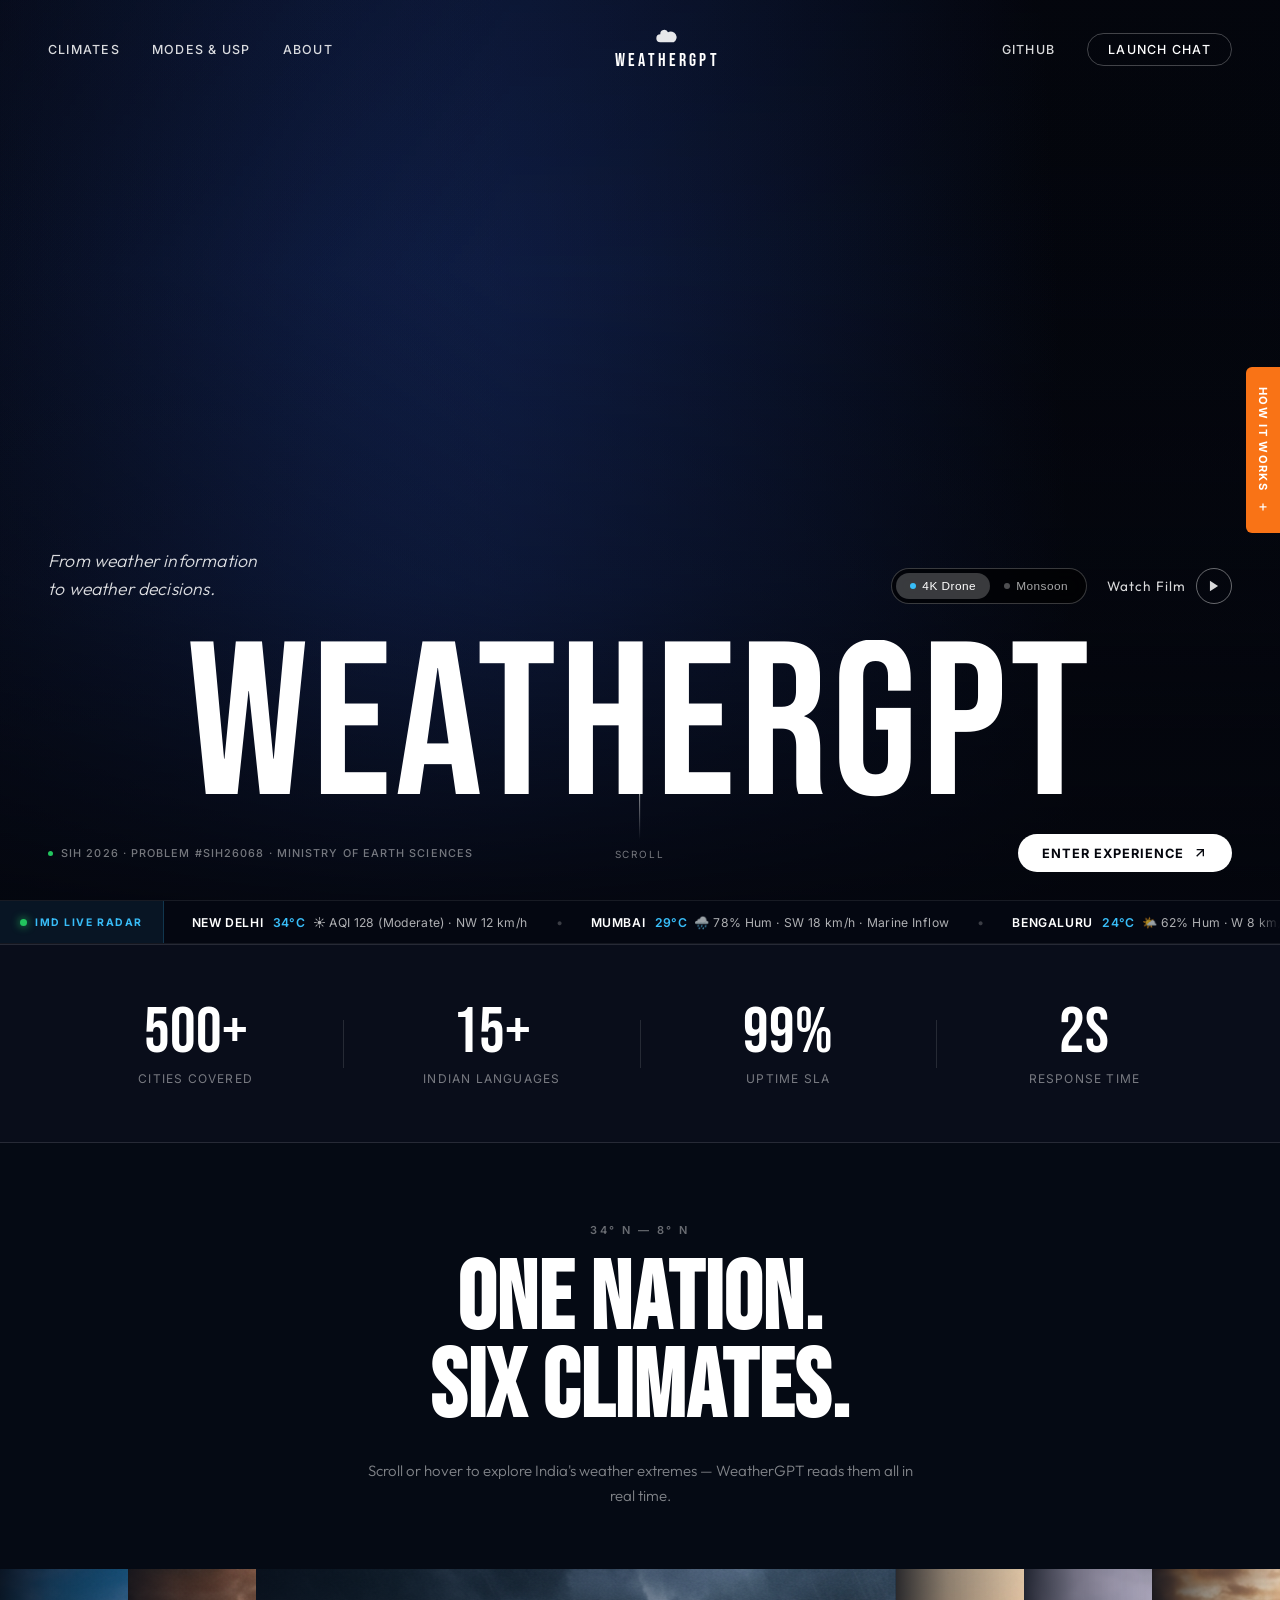
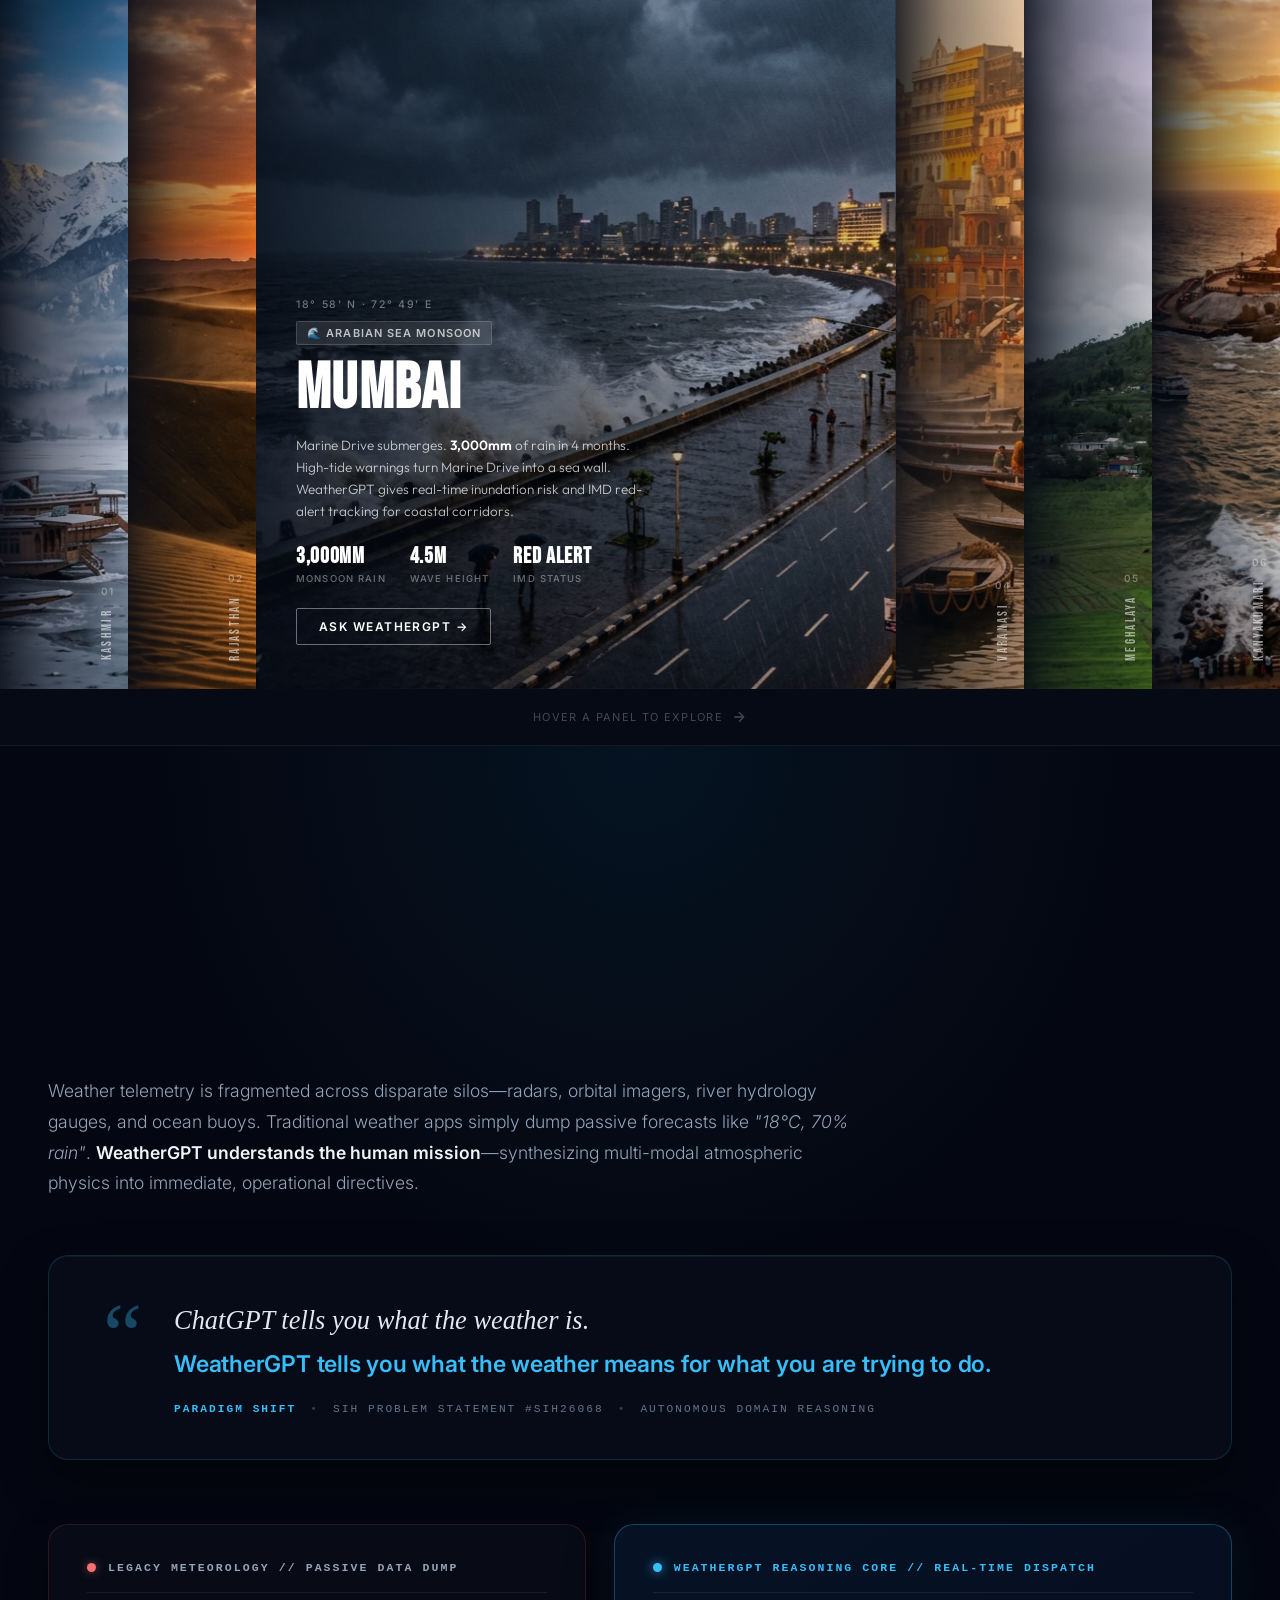
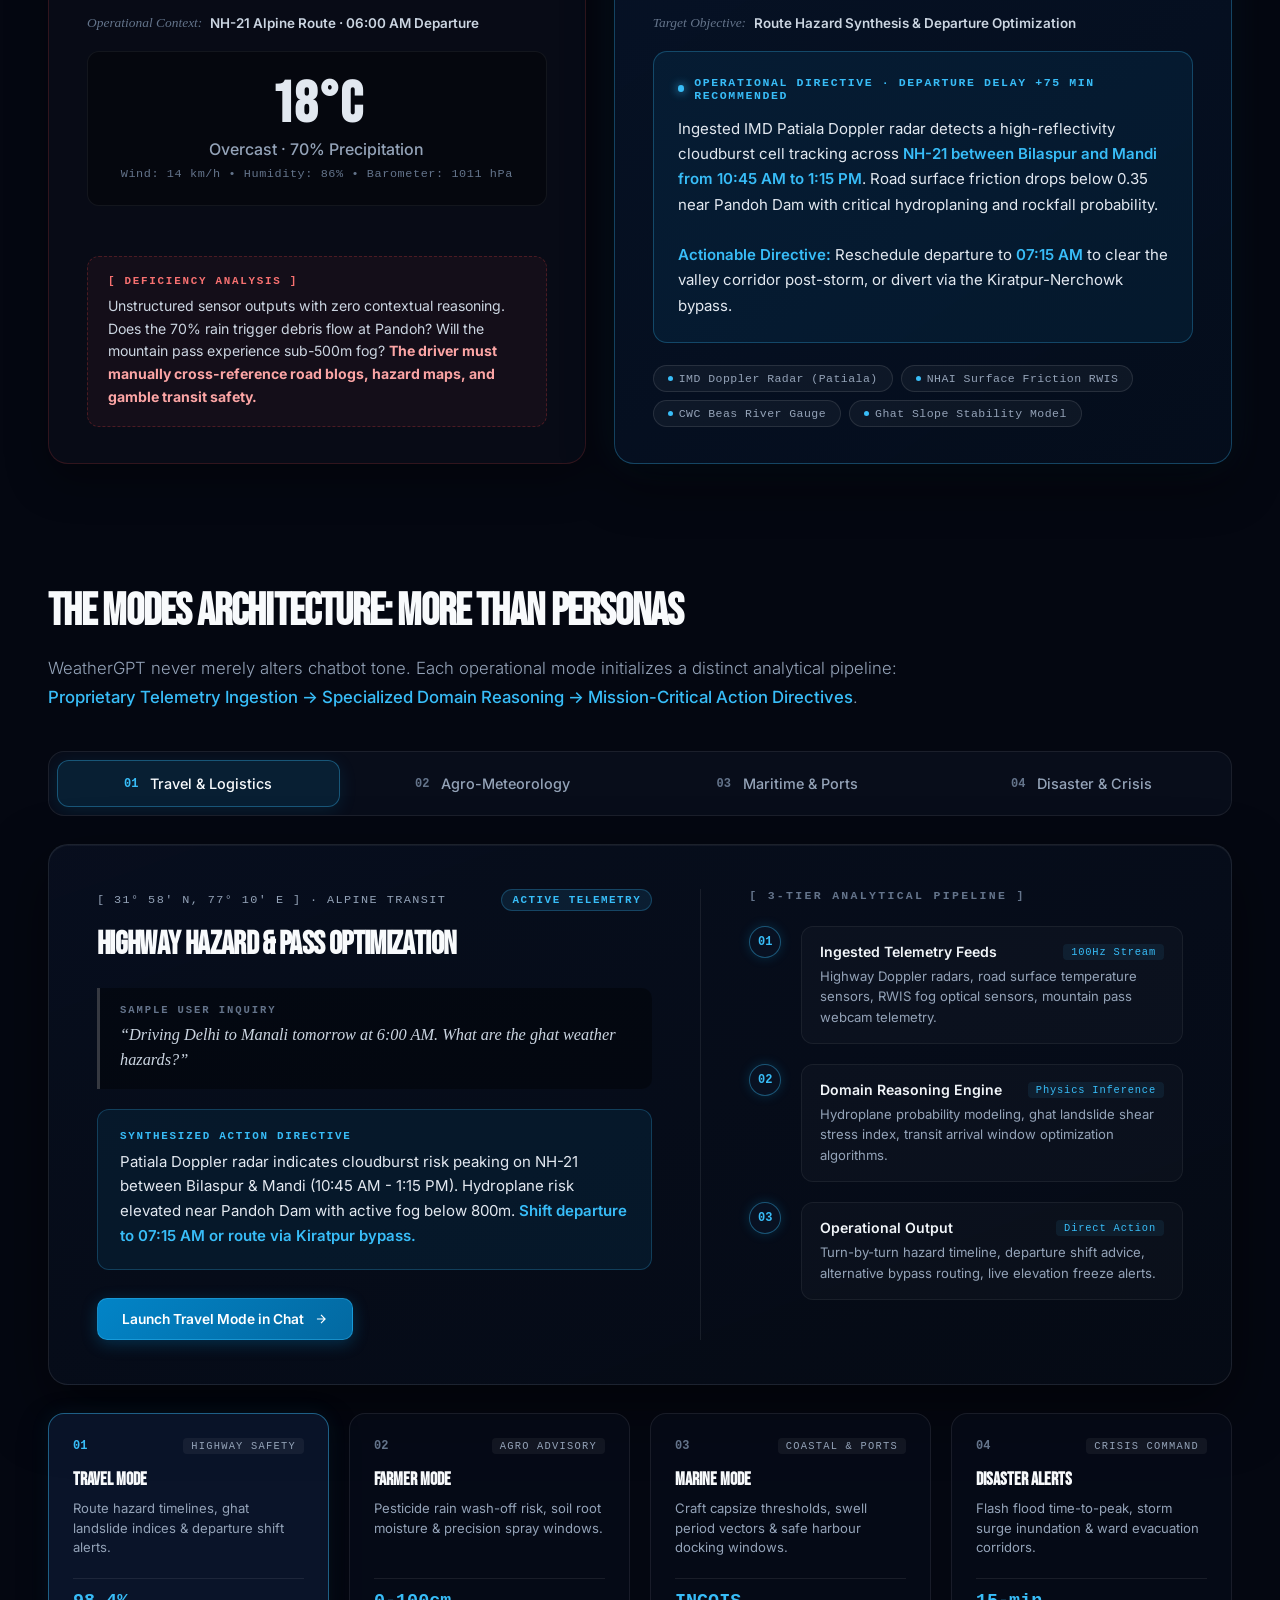
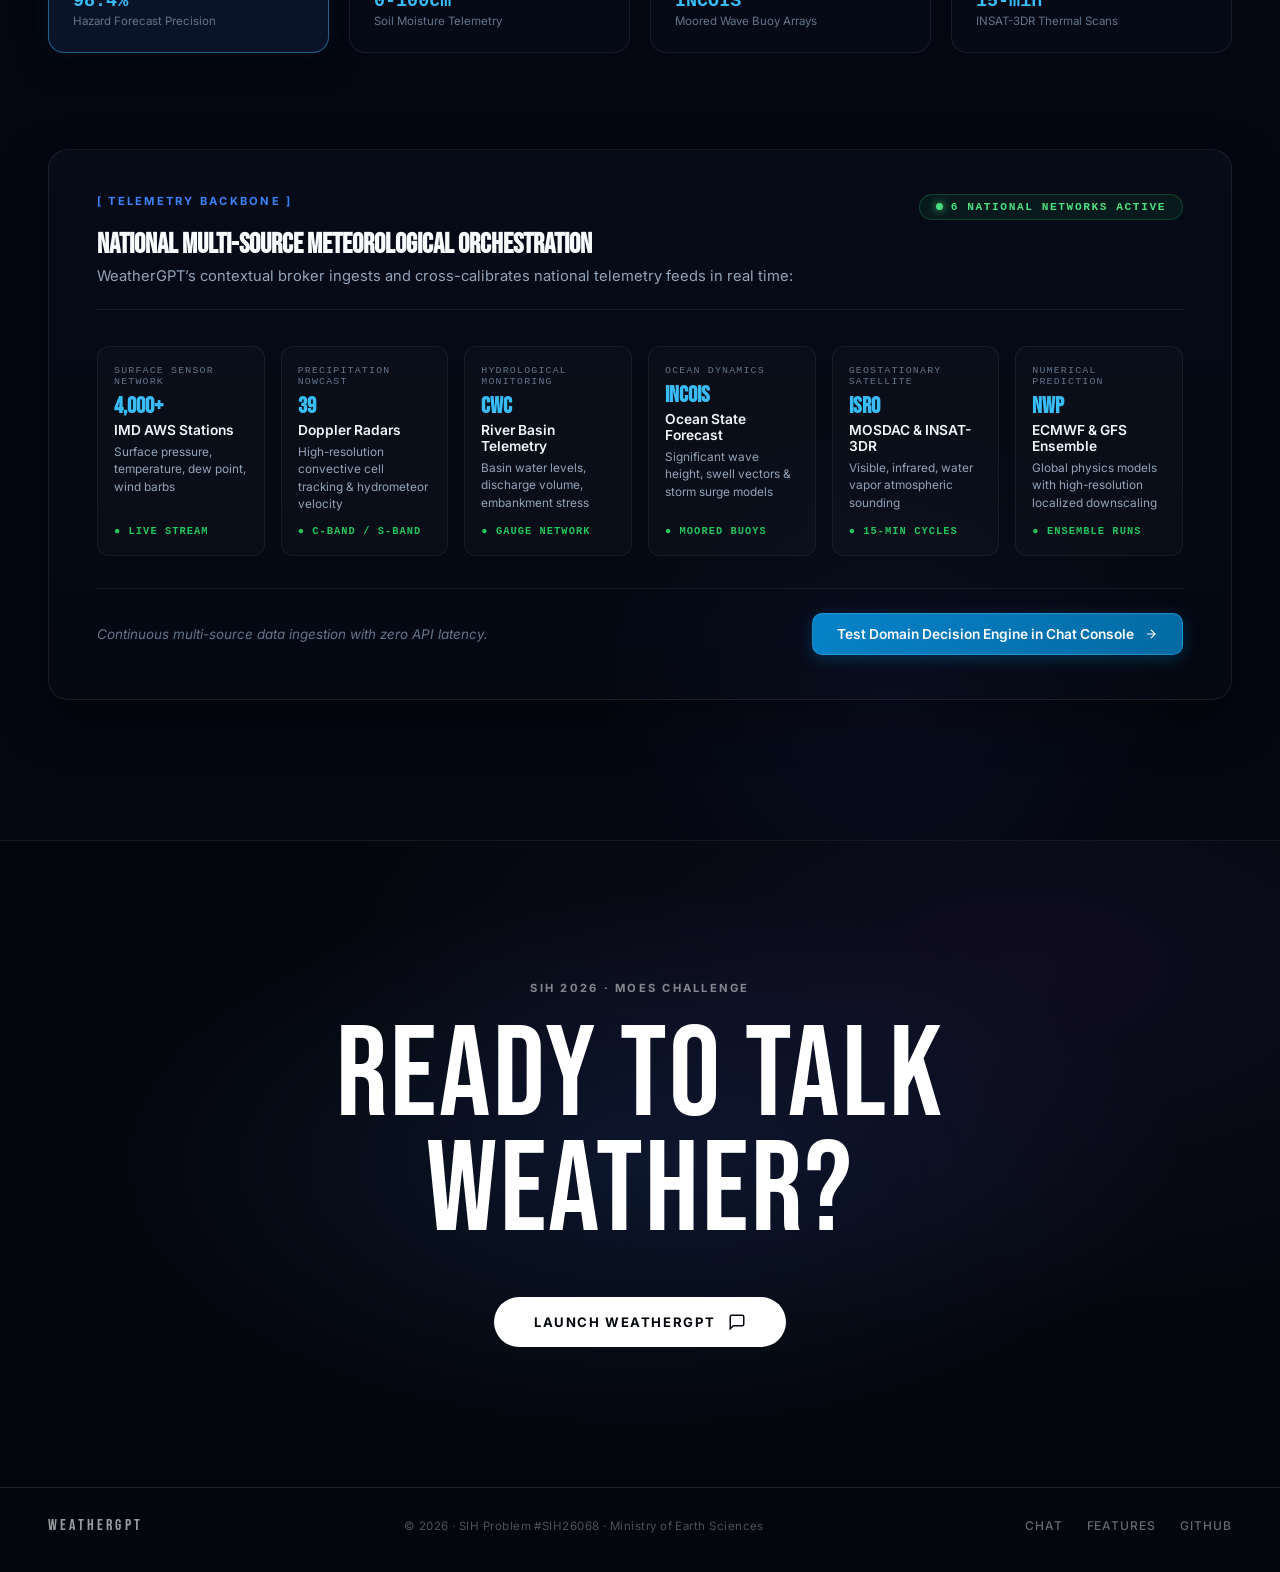
==== commit b60a4ae6: "feat: WeatherGPT updates — live weather chip, chat session history, and media assets" ====
--- a/index.html
+++ b/index.html
@@ -279,491 +279,670 @@
   </section>
 
 
+
   <!-- ==========================================================
-       WHITE EDITORIAL SECTION — "TO THE END OF THE EARTH" style
-       ==========================================================
-       Light background section with coordinates on both sides
-       and a serif headline — exactly like White Desert's
-       transition section before the dark map.
-       ========================================================= -->
-  <section class="coords-section" id="coordsSection">
-    <!-- Left coordinate — origin point (Kashmir / Srinagar) -->
-    <div class="coord-block coord-left">
-      <div class="coord-deg">34° 05' N  74° 47' E</div>
-      <div class="coord-name">Kashmir (Srinagar)</div>
-    </div>
-
-    <!-- Center editorial headline -->
-    <div class="coord-center">
-      <h2 class="coord-headline">From Kashmir<br/>to Kanyakumari</h2>
-      <p class="coord-body">
-        WeatherGPT ingests live feeds from 4,000+ IMD observation stations,
-        satellite products, and NWP models — then distils it into
-        plain-language answers in under 2 seconds.
-      </p>
-    </div>
-
-    <!-- Right coordinate — Kanyakumari (southernmost point of India) -->
-    <div class="coord-block coord-right">
-      <div class="coord-deg">8° 04' N  77° 33' E</div>
-      <div class="coord-name">Kanyakumari</div>
-    </div>
+       INDIA STORY — White Desert-Style Horizontal Accordion
+       6 cinematic climate panels that expand on hover.
+       Inspired by whitedesert.com panel navigation.
+       ========================================================= -->
+  <section class="india-story" id="indiaStory" aria-label="India Weather Story">
+
+    <!-- Header above the panels -->
+    <div class="india-story__header">
+      <div class="india-story__eyebrow">34° N — 8° N</div>
+      <h2 class="india-story__title">One Nation.<br/>Six Climates.</h2>
+      <p class="india-story__sub">Scroll or hover to explore India's weather extremes — WeatherGPT reads them all in real time.</p>
+    </div>
+
+    <!-- Accordion panels -->
+    <div class="india-panels" id="indiaPanels" role="list">
+
+      <!-- Panel 1: Kashmir -->
+      <div class="india-panel" data-panel="1" role="listitem" tabindex="0" aria-label="Kashmir — Snow & Ice">
+        <div class="india-panel__bg" style="background-image:url('sources/india_kashmir.jpg')"></div>
+        <div class="india-panel__overlay"></div>
+        <div class="india-panel__collapsed-label">
+          <span class="india-panel__num">01</span>
+          <span class="india-panel__name-vert">KASHMIR</span>
+        </div>
+        <div class="india-panel__content">
+          <div class="india-panel__coords">34° 05' N &middot; 74° 47' E</div>
+          <div class="india-panel__climate-tag">❄️ Sub-Alpine Snow</div>
+          <h3 class="india-panel__place">Kashmir</h3>
+          <p class="india-panel__desc">Dal Lake freezes. The Pir Panjal range disappears under 3 metres of snow. Temperature: <strong>−12°C</strong> in January. WeatherGPT alerts avalanche corridors and mountain highway closures in real time.</p>
+          <div class="india-panel__stats">
+            <span><strong>−12°C</strong><small>Jan Low</small></span>
+            <span><strong>3m+</strong><small>Snowfall</small></span>
+            <span><strong>Orange</strong><small>IMD Alert</small></span>
+          </div>
+          <a href="chat.html" class="india-panel__cta">Ask WeatherGPT →</a>
+        </div>
+      </div>
+
+      <!-- Panel 2: Rajasthan -->
+      <div class="india-panel" data-panel="2" role="listitem" tabindex="0" aria-label="Rajasthan — Desert Heat">
+        <div class="india-panel__bg" style="background-image:url('sources/india_rajasthan.jpg')"></div>
+        <div class="india-panel__overlay"></div>
+        <div class="india-panel__collapsed-label">
+          <span class="india-panel__num">02</span>
+          <span class="india-panel__name-vert">RAJASTHAN</span>
+        </div>
+        <div class="india-panel__content">
+          <div class="india-panel__coords">26° 54' N &middot; 70° 54' E</div>
+          <div class="india-panel__climate-tag">🔥 Thar Desert</div>
+          <h3 class="india-panel__place">Rajasthan</h3>
+          <p class="india-panel__desc">The Thar Desert reaches <strong>50°C</strong> surface temperatures. Dust storms erase visibility to 200m. WeatherGPT tracks loo winds, dust vortices, and safe camel route windows for travelers.</p>
+          <div class="india-panel__stats">
+            <span><strong>50°C</strong><small>Peak Heat</small></span>
+            <span><strong>&lt;100mm</strong><small>Annual Rain</small></span>
+            <span><strong>Loo Winds</strong><small>60 km/h</small></span>
+          </div>
+          <a href="chat.html" class="india-panel__cta">Ask WeatherGPT →</a>
+        </div>
+      </div>
+
+      <!-- Panel 3: Mumbai -->
+      <div class="india-panel india-panel--active" data-panel="3" role="listitem" tabindex="0" aria-label="Mumbai — Monsoon Coast">
+        <div class="india-panel__bg" style="background-image:url('sources/india_mumbai.jpg')"></div>
+        <div class="india-panel__overlay"></div>
+        <div class="india-panel__collapsed-label">
+          <span class="india-panel__num">03</span>
+          <span class="india-panel__name-vert">MUMBAI</span>
+        </div>
+        <div class="india-panel__content">
+          <div class="india-panel__coords">18° 58' N &middot; 72° 49' E</div>
+          <div class="india-panel__climate-tag">🌊 Arabian Sea Monsoon</div>
+          <h3 class="india-panel__place">Mumbai</h3>
+          <p class="india-panel__desc">Marine Drive submerges. <strong>3,000mm</strong> of rain in 4 months. High-tide warnings turn Marine Drive into a sea wall. WeatherGPT gives real-time inundation risk and IMD red-alert tracking for coastal corridors.</p>
+          <div class="india-panel__stats">
+            <span><strong>3,000mm</strong><small>Monsoon Rain</small></span>
+            <span><strong>4.5m</strong><small>Wave Height</small></span>
+            <span><strong>Red Alert</strong><small>IMD Status</small></span>
+          </div>
+          <a href="chat.html" class="india-panel__cta">Ask WeatherGPT →</a>
+        </div>
+      </div>
+
+      <!-- Panel 4: Varanasi -->
+      <div class="india-panel" data-panel="4" role="listitem" tabindex="0" aria-label="Varanasi — Gangetic Plains">
+        <div class="india-panel__bg" style="background-image:url('sources/india_varanasi.jpg')"></div>
+        <div class="india-panel__overlay"></div>
+        <div class="india-panel__collapsed-label">
+          <span class="india-panel__num">04</span>
+          <span class="india-panel__name-vert">VARANASI</span>
+        </div>
+        <div class="india-panel__content">
+          <div class="india-panel__coords">25° 19' N &middot; 82° 58' E</div>
+          <div class="india-panel__climate-tag">🌫️ Gangetic Haze</div>
+          <h3 class="india-panel__place">Varanasi</h3>
+          <p class="india-panel__desc">Morning fog reduces Ganga visibility to zero. The Ganges swells <strong>8m</strong> above normal during Himalayan melt. WeatherGPT tracks CWC river gauge levels and flood embankment breach risk for farmers on the plains.</p>
+          <div class="india-panel__stats">
+            <span><strong>+8m</strong><small>Flood Rise</small></span>
+            <span><strong>42°C</strong><small>Summer Peak</small></span>
+            <span><strong>AQI 300+</strong><small>Winter Haze</small></span>
+          </div>
+          <a href="chat.html" class="india-panel__cta">Ask WeatherGPT →</a>
+        </div>
+      </div>
+
+      <!-- Panel 5: Meghalaya -->
+      <div class="india-panel" data-panel="5" role="listitem" tabindex="0" aria-label="Meghalaya — Wettest Place on Earth">
+        <div class="india-panel__bg" style="background-image:url('sources/cloudy_hills.png')"></div>
+        <div class="india-panel__overlay"></div>
+        <div class="india-panel__collapsed-label">
+          <span class="india-panel__num">05</span>
+          <span class="india-panel__name-vert">MEGHALAYA</span>
+        </div>
+        <div class="india-panel__content">
+          <div class="india-panel__coords">25° 34' N &middot; 91° 53' E</div>
+          <div class="india-panel__climate-tag">🌧️ World's Wettest</div>
+          <h3 class="india-panel__place">Meghalaya</h3>
+          <p class="india-panel__desc">Mawsynram receives <strong>11,871mm</strong> per year — the wettest place on Earth. Clouds live below the hilltops. Rivers form in minutes. WeatherGPT monitors flash flood triggers and landslide risk for Northeast corridor routes.</p>
+          <div class="india-panel__stats">
+            <span><strong>11,871mm</strong><small>Annual Rain</small></span>
+            <span><strong>100%</strong><small>Cloud Cover</small></span>
+            <span><strong>Flash Flood</strong><small>Alert Risk</small></span>
+          </div>
+          <a href="chat.html" class="india-panel__cta">Ask WeatherGPT →</a>
+        </div>
+      </div>
+
+      <!-- Panel 6: Kanyakumari -->
+      <div class="india-panel" data-panel="6" role="listitem" tabindex="0" aria-label="Kanyakumari — Tropical South">
+        <div class="india-panel__bg" style="background-image:url('sources/india_kanyakumari.jpg')"></div>
+        <div class="india-panel__overlay"></div>
+        <div class="india-panel__collapsed-label">
+          <span class="india-panel__num">06</span>
+          <span class="india-panel__name-vert">KANYAKUMARI</span>
+        </div>
+        <div class="india-panel__content">
+          <div class="india-panel__coords">8° 04' N &middot; 77° 33' E</div>
+          <div class="india-panel__climate-tag">🌅 Three-Ocean Confluence</div>
+          <h3 class="india-panel__place">Kanyakumari</h3>
+          <p class="india-panel__desc">Where the Arabian Sea, Bay of Bengal, and Indian Ocean converge. Cyclone landfall risk peaks here. WeatherGPT integrates INCOIS wave models and IMD cyclone tracks with real-time evacuation corridor advisories.</p>
+          <div class="india-panel__stats">
+            <span><strong>3 Oceans</strong><small>Meet Here</small></span>
+            <span><strong>30°C</strong><small>Year-Round</small></span>
+            <span><strong>Cyclone</strong><small>Vulnerability</small></span>
+          </div>
+          <a href="chat.html" class="india-panel__cta">Ask WeatherGPT →</a>
+        </div>
+      </div>
+
+    </div><!-- /.india-panels -->
+
+    <!-- Bottom scroll hint -->
+    <div class="india-story__hint" aria-hidden="true">
+      <span>Hover a panel to explore</span>
+      <svg width="16" height="16" viewBox="0 0 24 24" fill="none" stroke="currentColor" stroke-width="2"><path d="M5 12h14M12 5l7 7-7 7"/></svg>
+    </div>
+
   </section>
-  <!-- ==========================================================
-       INDIAN REGIONAL WEATHER & OBSERVATION SHOWCASE
-       Featuring real high-res observation captures from sources/
-       ========================================================== -->
-  <section class="section climates-section" id="climates">
-    <div class="climates-header">
-      <div class="section-eyebrow">Real-Time Indian Microclimates</div>
-      <div class="climates-title-row">
-        <h2 class="section-headline">Across 4 Climatic Frontiers</h2>
-        <div class="climates-sync-bar">
-          <span class="climates-sync-pill" id="climatesSyncPill">
-            <span class="live-sync-dot"></span>
-            <span id="climatesSyncText">Live IMD/AWS Feed · Active</span>
-          </span>
-          <button class="climates-refresh-btn" id="btnRefreshClimates" title="Fetch live meteorological telemetry for all 4 zones">
-            <svg width="13" height="13" viewBox="0 0 24 24" fill="none" stroke="currentColor" stroke-width="2.2"><path d="M21.5 2v6h-6M21.34 15.57a10 10 0 1 1-.57-8.38l5.67-5.19"/></svg>
-            Sync Live
-          </button>
-        </div>
-      </div>
-      <p class="climates-sub">
-        India spans diverse Köppen climate regimes — from coastal Arabian Sea marine inversion layers to Gangetic hydrology and Northeast monsoon cloudbursts.
-      </p>
-    </div>
-
-    <!-- 2x2 Editorial Regional Climate Grid -->
-    <div class="climates-grid">
-
-      <!-- Zone 01: Arabian Sea & Mumbai Coastal Mist -->
-      <article class="climate-card">
-        <div class="cc-media-wrap">
-          <img src="sources/mumbai_sea_link.png" alt="Mumbai Arabian Sea Marine Layer" class="cc-img" />
-          <span class="cc-badge live">Live Coastal Telemetry</span>
-          <span class="cc-coord">18° 58' N &middot; 72° 49' E</span>
-        </div>
-        <div class="cc-content">
-          <div class="cc-zone-tag">Western Marine Frontier</div>
-          <h3 class="cc-title">Arabian Sea Coastal Mist & Marine Inversion</h3>
-          <p class="cc-desc">
-            Early morning sea-breeze moisture convergence over the Bandra-Worli corridor. Continuous tracking of maritime boundary layers and coastal humidity surges.
-          </p>
-          <div class="cc-telemetry-strip">
-            <div class="cct-item">
-              <span class="cct-lbl">Ambient Temp</span>
-              <span class="cct-val" id="mumbaiTemp">29°C</span>
-            </div>
-            <div class="cct-item">
-              <span class="cct-lbl">Humidity</span>
-              <span class="cct-val" id="mumbaiHum">76%</span>
-            </div>
-            <div class="cct-item">
-              <span class="cct-lbl">Wind Vector</span>
-              <span class="cct-val" id="mumbaiWind">15 km/h SW</span>
-            </div>
-            <div class="cct-item">
-              <span class="cct-lbl">Visibility</span>
-              <span class="cct-val" id="mumbaiVis">3.5 km</span>
-            </div>
-          </div>
-          <a href="chat.html" class="cc-query-link">Query Mumbai Coastal Forecast in Chat &rarr;</a>
-        </div>
-      </article>
-
-      <!-- Zone 02: Gangetic Plains Hydrology — Varanasi -->
-      <article class="climate-card">
-        <div class="cc-media-wrap">
-          <img src="sources/varanasi_ghats.png" alt="Ganges Basin Hydrology Station" class="cc-img" />
-          <span class="cc-badge">Hydrology Sensor</span>
-          <span class="cc-coord">25° 18' N &middot; 82° 58' E</span>
-        </div>
-        <div class="cc-content">
-          <div class="cc-zone-tag">Northern Gangetic Plain</div>
-          <h3 class="cc-title">Ganga Basin River Hydrology & Winter Haze</h3>
-          <p class="cc-desc">
-            Surface runoff telemetry and morning radiation fog over the sacred Ganges basin. Integrates Central Water Commission river stage bulletins for flood alerts.
-          </p>
-          <div class="cc-telemetry-strip">
-            <div class="cct-item">
-              <span class="cct-lbl">Ambient Temp</span>
-              <span class="cct-val" id="varanasiTemp">31°C</span>
-            </div>
-            <div class="cct-item">
-              <span class="cct-lbl">Humidity</span>
-              <span class="cct-val" id="varanasiHum">72%</span>
-            </div>
-            <div class="cct-item">
-              <span class="cct-lbl">Wind Vector</span>
-              <span class="cct-val" id="varanasiWind">9 km/h E</span>
-            </div>
-            <div class="cct-item">
-              <span class="cct-lbl">River Stage</span>
-              <span class="cct-val" id="varanasiStage" style="color:#4ade80;">68.42m (Normal)</span>
-            </div>
-          </div>
-          <a href="chat.html" class="cc-query-link">Query Ganga Basin Telemetry in Chat &rarr;</a>
-        </div>
-      </article>
-
-      <!-- Zone 03: Northeast Agro-Weather — Meghalaya Valley -->
-      <article class="climate-card">
-        <div class="cc-media-wrap">
-          <img src="sources/valley_fields.png" alt="Meghalaya Agro-Weather Station" class="cc-img" />
-          <span class="cc-badge agro">Agro-Met Station</span>
-          <span class="cc-coord">25° 34' N &middot; 91° 53' E</span>
-        </div>
-        <div class="cc-content">
-          <div class="cc-zone-tag">Northeast Highland Basin</div>
-          <h3 class="cc-title">Monsoon Cloud Inflow & Terrace Agro-Ecology</h3>
-          <p class="cc-desc">
-            High-altitude orographic precipitation tracking and soil moisture measurement across Meghalaya valley agriculture. Real-time advisories for terrace paddy.
-          </p>
-          <div class="cc-telemetry-strip">
-            <div class="cct-item">
-              <span class="cct-lbl">Valley Temp</span>
-              <span class="cct-val" id="meghalayaTemp">21°C</span>
-            </div>
-            <div class="cct-item">
-              <span class="cct-lbl">Humidity</span>
-              <span class="cct-val" id="meghalayaHum">86%</span>
-            </div>
-            <div class="cct-item">
-              <span class="cct-lbl">Precip Rate</span>
-              <span class="cct-val" id="meghalayaRain">4.2 mm/h</span>
-            </div>
-            <div class="cct-item">
-              <span class="cct-lbl">Agro Soil</span>
-              <span class="cct-val" id="meghalayaSoil" style="color:#38bdf8;">Optimal (58%)</span>
-            </div>
-          </div>
-          <a href="chat.html" class="cc-query-link">Query Agro-Weather Advisory in Chat &rarr;</a>
-        </div>
-      </article>
-
-      <!-- Zone 04: Sub-Himalayan Cloudy Foothills -->
-      <article class="climate-card">
-        <div class="cc-media-wrap">
-          <img src="sources/cloudy_hills.png" alt="Sub-Himalayan Hill Station" class="cc-img" />
-          <span class="cc-badge">Mountain Microclimate</span>
-          <span class="cc-coord">31° 06' N &middot; 77° 10' E</span>
-        </div>
-        <div class="cc-content">
-          <div class="cc-zone-tag">Sub-Himalayan Foothills</div>
-          <h3 class="cc-title">Valley Wind Shear & Orographic Clouds</h3>
-          <p class="cc-desc">
-            Mountain pass visibility monitoring, cold wave onset alerts, and highway pass conditions along critical northern transit corridors.
-          </p>
-          <div class="cc-telemetry-strip">
-            <div class="cct-item">
-              <span class="cct-lbl">Highland Temp</span>
-              <span class="cct-val" id="shimlaTemp">14°C</span>
-            </div>
-            <div class="cct-item">
-              <span class="cct-lbl">Humidity</span>
-              <span class="cct-val" id="shimlaHum">64%</span>
-            </div>
-            <div class="cct-item">
-              <span class="cct-lbl">Wind Vector</span>
-              <span class="cct-val" id="shimlaWind">18 km/h N</span>
-            </div>
-            <div class="cct-item">
-              <span class="cct-lbl">Windchill</span>
-              <span class="cct-val" id="shimlaApparent" style="color:#93c5fd;">11°C</span>
-            </div>
-          </div>
-          <a href="chat.html" class="cc-query-link">Query Mountain Pass Weather in Chat &rarr;</a>
-        </div>
-      </article>
-
-    </div>
-  </section>
-
-
-  <!-- ==========================================================
-       ROUTE CODE SECTION — "CPT – WFR" style
-       ==========================================================
-       Full-bleed image with MASSIVE translucent route-code text
-       overlaid. For WeatherGPT: "DEL — MUM" (Delhi to Mumbai,
-       representing IMD's most-tracked corridor).
-       Background: storm/monsoon cloud photo.
-       ========================================================= -->
-  <section class="route-section" id="routeSection">
-    <!-- Cinematic Monsoon Landscape Video Background from sources/ -->
-    <video autoplay muted loop playsinline class="route-bg-video" aria-hidden="true">
-      <source src="sources/monsoon_landscape.mov" type="video/mp4" />
-      <source src="sources/weather_drone_4k.mov" type="video/mp4" />
-    </video>
-    <div class="route-overlay" aria-hidden="true"></div>
-
-    <!-- Route code in massive Bebas Neue — Kashmir to Kanyakumari -->
-    <div class="route-giant">KASHMIR &mdash; KANYAKUMARI</div>
-
-    <!-- Small descriptor in the center overlay area -->
-    <div class="route-label">
-      <span class="route-label-from">
-        <em>Northern Frontier &middot; 34° 05' N</em>
-        <strong>KASHMIR &middot; PIR PANJAL OBSERVATORY</strong>
-      </span>
-      <span class="route-label-to">
-        <em>Southern Meridian &middot; 8° 04' N</em>
-        <strong>KANYAKUMARI &middot; INDIAN OCEAN CONVERGENCE</strong>
-      </span>
-    </div>
-  </section>
+
 
 
   <!-- ==========================================================
        MODES ARCHITECTURE & CORE PROBLEM / USP SHOWCASE
        "From Weather Information to Weather Decisions"
        ========================================================= -->
+  <!-- ==========================================================
+       MODES ARCHITECTURE & CORE PROBLEM / USP SHOWCASE
+       "From Weather Information to Weather Decisions"
+       Editorial White Desert / High-End Design
+       ========================================================= -->
   <section class="section modes-usp-section" id="modes">
     <!-- Anchor fallback for existing use-cases links -->
     <div id="use-cases" style="position: absolute; top: -60px;"></div>
 
     <div class="modes-usp-header">
-      <div class="section-eyebrow">The Core Problem & Breakthrough Solution</div>
-      <h2 class="section-headline">From Weather Information<br/><span class="text-gradient">To Weather Decisions.</span></h2>
+      <div class="section-eyebrow">[ 02 // PARADIGM SHIFT ] &middot; THE ARCHITECTURAL DIFFERENCE</div>
+      <h2 class="section-headline">
+        From Weather Information<br/>
+        <span class="text-serif-italic">To Weather Decisions.</span>
+      </h2>
       <p class="section-subheadline">
-        Weather data is fragmented across dozens of portals—radars, satellites, river gauges, and ocean models. 
-        Traditional apps simply dump passive forecasts like <em>"18°C, 70% rain"</em>. 
-        <strong>WeatherGPT understands what you are trying to do</strong> and orchestrates real-time meteorological tools into actionable domain advice.
+        Weather telemetry is fragmented across disparate silos—radars, orbital imagers, river hydrology gauges, and ocean buoys. 
+        Traditional weather apps simply dump passive forecasts like <em>"18°C, 70% rain"</em>. 
+        <strong>WeatherGPT understands the human mission</strong>—synthesizing multi-modal atmospheric physics into immediate, operational directives.
       </p>
     </div>
 
-    <!-- The Philosophical Contrast Hook -->
+    <!-- The Philosophical Manifesto Quote (White Desert Editorial Style) -->
     <div class="usp-quote-banner">
-      <div class="usp-quote-icon">💡</div>
+      <div class="usp-quote-mark" aria-hidden="true">“</div>
       <div class="usp-quote-body">
         <blockquote class="usp-quote-text">
-          “ChatGPT tells you the weather.<br/>
-          <span>WeatherGPT tells you what the weather means for what you are trying to do.</span>”
+          ChatGPT tells you what the weather is.<br/>
+          <span>WeatherGPT tells you what the weather means for what you are trying to do.</span>
         </blockquote>
         <div class="usp-quote-attribution">
-          The Fundamental Paradigm Shift &middot; SIH Problem Statement #SIH26068
-        </div>
-      </div>
-    </div>
-
-    <!-- Live Demonstration Contrast Card (Normal Weather App vs WeatherGPT Travel Mode) -->
+          <span class="uqa-tag">PARADIGM SHIFT</span>
+          <span class="uqa-dot">&bull;</span>
+          <span>SIH PROBLEM STATEMENT #SIH26068</span>
+          <span class="uqa-dot">&bull;</span>
+          <span>AUTONOMOUS DOMAIN REASONING</span>
+        </div>
+      </div>
+    </div>
+
+    <!-- Live Demonstration Contrast Card (Standard Weather App vs WeatherGPT Mission Console) -->
     <div class="contrast-container">
       <!-- Left: Typical Generic Weather App -->
       <div class="contrast-card contrast-card-legacy">
-        <div class="cc-badge legacy-badge">
-          <span class="cc-badge-icon">❌</span> Standard Weather App
-        </div>
-        <div class="cc-situation">Scenario: Driving Delhi to Manali at 6:00 AM</div>
-        <div class="cc-metric-display">
-          <div class="cc-temp">18°C</div>
-          <div class="cc-condition">Overcast with 70% Rain</div>
-          <div class="cc-submetric">Wind: 14 km/h &bull; Humidity: 86% &bull; Barometer: 1011 hPa</div>
+        <div class="cc-header">
+          <div class="cc-status-dot cc-dot-legacy"></div>
+          <span class="cc-type-label">LEGACY METEOROLOGY // PASSIVE DATA DUMP</span>
+        </div>
+        <div class="cc-meta">
+          <span class="cc-label-italic">Operational Context:</span>
+          <span class="cc-val-bold">NH-21 Alpine Route &middot; 06:00 AM Departure</span>
+        </div>
+        <div class="cc-legacy-telemetry">
+          <div class="ccl-temp">18°C</div>
+          <div class="ccl-summary">Overcast &middot; 70% Precipitation</div>
+          <div class="ccl-barometer">Wind: 14 km/h &bull; Humidity: 86% &bull; Barometer: 1011 hPa</div>
         </div>
         <div class="cc-critique">
-          <div class="cc-critique-label">The Problem:</div>
+          <div class="cc-critique-label">[ DEFICIENCY ANALYSIS ]</div>
           <p>
-            Raw metrics with zero context. Does the rain cause flash floods on NH-21? 
-            Will mountain passes have zero visibility? When should you depart? 
-            <strong>The driver has to manually guess, Google road blogs, and gamble their safety.</strong>
+            Unstructured sensor outputs with zero contextual reasoning. Does the 70% rain trigger debris flow at Pandoh? Will the mountain pass experience sub-500m fog? 
+            <strong>The driver must manually cross-reference road blogs, hazard maps, and gamble transit safety.</strong>
           </p>
         </div>
       </div>
 
-      <!-- Right: WeatherGPT Context-Aware Travel Intelligence -->
+      <!-- Right: WeatherGPT Context-Aware Mission Directive -->
       <div class="contrast-card contrast-card-weathergpt">
-        <div class="cc-badge wgpt-badge">
-          <span class="cc-badge-icon">✨</span> WeatherGPT &middot; Travel Mode
-        </div>
-        <div class="cc-situation">Context: Route Risk & Departure Optimization</div>
+        <div class="cc-header">
+          <div class="cc-status-dot cc-dot-active"></div>
+          <span class="cc-type-label cc-type-active">WEATHERGPT REASONING CORE // REAL-TIME DISPATCH</span>
+        </div>
+        <div class="cc-meta">
+          <span class="cc-label-italic">Target Objective:</span>
+          <span class="cc-val-bold">Route Hazard Synthesis &amp; Departure Optimization</span>
+        </div>
         <div class="cc-verdict-box">
-          <div class="cc-verdict-tag">RECOMMENDED ACTION: DELAY DEPARTURE 75 MIN</div>
+          <div class="cc-verdict-tag">
+            <span class="cc-vbadge-pulse"></span>
+            OPERATIONAL DIRECTIVE &middot; DEPARTURE DELAY +75 MIN RECOMMENDED
+          </div>
           <p class="cc-verdict-text">
-            “You are departing Delhi at 6:00 AM. Ingested IMD Patiala Doppler radar indicates <strong>torrential rain peaks on NH-21 between Bilaspur and Mandi from 10:45 AM to 1:15 PM</strong>. 
-            Visibility drops below 800m near Pandoh Dam with elevated hydroplane and boulder fall risks.
+            Ingested IMD Patiala Doppler radar detects a high-reflectivity cloudburst cell tracking across <strong>NH-21 between Bilaspur and Mandi from 10:45 AM to 1:15 PM</strong>. 
+            Road surface friction drops below 0.35 near Pandoh Dam with critical hydroplaning and rockfall probability.
             <br/><br/>
-            <strong>Action:</strong> Reschedule departure to <strong>7:15 AM</strong> to arrive at the ghat section post-storm, or divert via the Kiratpur-Nerchowk bypass.”
+            <strong>Actionable Directive:</strong> Reschedule departure to <strong>07:15 AM</strong> to clear the valley corridor post-storm, or divert via the Kiratpur-Nerchowk bypass.
           </p>
         </div>
         <div class="cc-orchestrated-tags">
-          <span class="cc-otag">📡 IMD Doppler Radar Patiala</span>
-          <span class="cc-otag">🛣️ NHAI Sensor Telemetry</span>
-          <span class="cc-otag">🌊 CWC Basin Hydrology</span>
-          <span class="cc-otag">🧭 Turn-by-turn Hazard Timeline</span>
-        </div>
-      </div>
-    </div>
-
-    <!-- Modes Architecture Grid: Different Data + Different Reasoning + Different Outputs -->
+          <span class="cc-otag"><span class="cc-otag-dot"></span>IMD Doppler Radar (Patiala)</span>
+          <span class="cc-otag"><span class="cc-otag-dot"></span>NHAI Surface Friction RWIS</span>
+          <span class="cc-otag"><span class="cc-otag-dot"></span>CWC Beas River Gauge</span>
+          <span class="cc-otag"><span class="cc-otag-dot"></span>Ghat Slope Stability Model</span>
+        </div>
+      </div>
+    </div>
+
+    <!-- Modes Architecture: High-End Interactive Domain Intelligence Console -->
     <div class="modes-architecture-wrap">
       <div class="ma-intro">
+        <div class="section-eyebrow">[ DOMAIN REASONING ENGINES ]</div>
         <h3 class="ma-title">The Modes Architecture: More Than Personas</h3>
         <p class="ma-sub">
-          WeatherGPT doesn't just change chatbot tone—each mode runs a distinct analytical pipeline:
-          <span class="highlight">Different Data Sources + Different Reasoning Models + Different Actionable Outputs</span>.
+          WeatherGPT never merely alters chatbot tone. Each operational mode initializes a distinct analytical pipeline:
+          <span class="highlight">Proprietary Telemetry Ingestion &rarr; Specialized Domain Reasoning &rarr; Mission-Critical Action Directives</span>.
         </p>
       </div>
 
-      <div class="modes-grid">
-        <!-- MODE 1: TRAVEL -->
-        <div class="mode-card" id="mode-travel-card">
-          <div class="mc-header">
-            <div class="mc-icon">🚗</div>
-            <div>
-              <div class="mc-mode-name">TRAVEL MODE</div>
-              <div class="mc-mode-role">Route Hazards & Road Safety</div>
-            </div>
-            <a href="chat.html?mode=travel" class="mc-try-link" title="Launch Travel Mode in Chat">Try &rarr;</a>
-          </div>
-          <div class="mc-pills-flow">
-            <div class="mc-pill-group">
-              <span class="mc-pill-label">1. Ingested Data</span>
-              <span class="mc-pill-val">Highway radars, road surface temp, fog sensors, mountain pass cams</span>
-            </div>
-            <div class="mc-pill-group">
-              <span class="mc-pill-label">2. Domain Reasoning</span>
-              <span class="mc-pill-val">Hydroplane probability, ghat landslide index, departure window optimization</span>
-            </div>
-            <div class="mc-pill-group">
-              <span class="mc-pill-label">3. Actionable Output</span>
-              <span class="mc-pill-val">Turn-by-turn hazard timeline, departure shift advice, bypass corridor maps</span>
-            </div>
-          </div>
-          <div class="mc-sample-prompt">
-            <strong>Sample Prompt:</strong> "Driving Delhi to Manali tomorrow at 6 AM. What are the ghat weather risks?"
-          </div>
-        </div>
-
-        <!-- MODE 2: FARMER -->
-        <div class="mode-card" id="mode-farmer-card">
-          <div class="mc-header">
-            <div class="mc-icon">🌾</div>
-            <div>
-              <div class="mc-mode-name">FARMER MODE</div>
-              <div class="mc-mode-role">Agro-Meteorological Advisory</div>
-            </div>
-            <a href="chat.html?mode=farmer" class="mc-try-link" title="Launch Farmer Mode in Chat">Try &rarr;</a>
-          </div>
-          <div class="mc-pills-flow">
-            <div class="mc-pill-group">
-              <span class="mc-pill-label">1. Ingested Data</span>
-              <span class="mc-pill-val">0-100cm soil moisture, ET0 evapotranspiration, IMD AWS rain timing, frost onset</span>
-            </div>
-            <div class="mc-pill-group">
-              <span class="mc-pill-label">2. Domain Reasoning</span>
-              <span class="mc-pill-val">Pesticide wash-off risk (&lt;3hr rain), fungal blast thresholds, root zone saturation</span>
-            </div>
-            <div class="mc-pill-group">
-              <span class="mc-pill-label">3. Actionable Output</span>
-              <span class="mc-pill-val">48h spray windows, precision irrigation liters, frost cover alerts in Hindi & Telugu</span>
-            </div>
-          </div>
-          <div class="mc-sample-prompt">
-            <strong>Sample Prompt:</strong> "Is it safe to spray fungicide on wheat in Punjab this Friday?"
-          </div>
-        </div>
-
-        <!-- MODE 3: MARINE -->
-        <div class="mode-card" id="mode-marine-card">
-          <div class="mc-header">
-            <div class="mc-icon">⚓</div>
-            <div>
-              <div class="mc-mode-name">MARINE MODE</div>
-              <div class="mc-mode-role">Coastal, Fisheries & Port Operations</div>
-            </div>
-            <a href="chat.html?mode=marine" class="mc-try-link" title="Launch Marine Mode in Chat">Try &rarr;</a>
-          </div>
-          <div class="mc-pills-flow">
-            <div class="mc-pill-group">
-              <span class="mc-pill-label">1. Ingested Data</span>
-              <span class="mc-pill-val">INCOIS wave buoys, tidal harmonics, coastal wind barbs, swell period & direction</span>
-            </div>
-            <div class="mc-pill-group">
-              <span class="mc-pill-label">2. Domain Reasoning</span>
-              <span class="mc-pill-val">Capsize threshold for artisanal crafts (&lt;15m), storm surge inundation, harbor clearance</span>
-            </div>
-            <div class="mc-pill-group">
-              <span class="mc-pill-label">3. Actionable Output</span>
-              <span class="mc-pill-val">Fishermen sea-entry clearance, vessel docking windows, high swell warnings</span>
-            </div>
-          </div>
-          <div class="mc-sample-prompt">
-            <strong>Sample Prompt:</strong> "Can artisanal fishing boats safely venture off Vizag coast tonight?"
-          </div>
-        </div>
-
-        <!-- MODE 4: DISASTER & CRISIS -->
-        <div class="mode-card" id="mode-disaster-card">
-          <div class="mc-header">
-            <div class="mc-icon">🚨</div>
-            <div>
-              <div class="mc-mode-name">DISASTER ALERTS</div>
-              <div class="mc-mode-role">Early Warning & Evacuation Intel</div>
-            </div>
-            <a href="chat.html?mode=alert" class="mc-try-link" title="Launch Alert Mode in Chat">Try &rarr;</a>
-          </div>
-          <div class="mc-pills-flow">
-            <div class="mc-pill-group">
-              <span class="mc-pill-label">1. Ingested Data</span>
-              <span class="mc-pill-val">MOSDAC INSAT cloud-tops, CWC river basin levels, urban drainage, cyclone tracks</span>
-            </div>
-            <div class="mc-pill-group">
-              <span class="mc-pill-label">2. Domain Reasoning</span>
-              <span class="mc-pill-val">Flash flood time-to-peak, surge inundation contour, critical evacuation bottlenecks</span>
-            </div>
-            <div class="mc-pill-group">
-              <span class="mc-pill-label">3. Actionable Output</span>
-              <span class="mc-pill-val">Color-coded ward evacuation alerts, safe shelter routing, NDRF staging triggers</span>
-            </div>
-          </div>
-          <div class="mc-sample-prompt">
-            <strong>Sample Prompt:</strong> "Track Cyclone Remal storm surge risk for low-lying coastal wards"
-          </div>
-        </div>
-      </div>
-    </div>
-
-    <!-- The Really Powerful Part: Automatic Data Orchestration Bar -->
+      <!-- Mode Selector Tabs (White Desert Expedition Style) -->
+      <div class="mode-tabs-bar" role="tablist" aria-label="Select Intelligence Mode">
+        <button class="mode-tab active" data-mode="travel" role="tab" aria-selected="true">
+          <span class="mt-num">01</span>
+          <span class="mt-name">Travel &amp; Logistics</span>
+        </button>
+        <button class="mode-tab" data-mode="farmer" role="tab" aria-selected="false">
+          <span class="mt-num">02</span>
+          <span class="mt-name">Agro-Meteorology</span>
+        </button>
+        <button class="mode-tab" data-mode="marine" role="tab" aria-selected="false">
+          <span class="mt-num">03</span>
+          <span class="mt-name">Maritime &amp; Ports</span>
+        </button>
+        <button class="mode-tab" data-mode="disaster" role="tab" aria-selected="false">
+          <span class="mt-num">04</span>
+          <span class="mt-name">Disaster &amp; Crisis</span>
+        </button>
+      </div>
+
+      <!-- Interactive Dual-Pane Intelligence Console -->
+      <div class="mode-console" id="modeConsole">
+        <!-- MODE CONTENT PANELS (Switched via JS) -->
+        
+        <!-- Mode 1: Travel -->
+        <div class="mode-console-panel active" id="panel-travel">
+          <div class="mcp-left">
+            <div class="mcp-domain-tag">
+              <span class="mcp-coord">[ 31° 58' N, 77° 10' E ] &middot; ALPINE TRANSIT</span>
+              <span class="mcp-status-badge">ACTIVE TELEMETRY</span>
+            </div>
+            <h4 class="mcp-headline">Highway Hazard &amp; Pass Optimization</h4>
+            <div class="mcp-prompt-box">
+              <span class="mcp-prompt-label">SAMPLE USER INQUIRY</span>
+              <p class="mcp-prompt-text">“Driving Delhi to Manali tomorrow at 6:00 AM. What are the ghat weather hazards?”</p>
+            </div>
+            <div class="mcp-dispatch-box">
+              <span class="mcp-dispatch-label">SYNTHESIZED ACTION DIRECTIVE</span>
+              <p class="mcp-dispatch-text">
+                Patiala Doppler radar indicates cloudburst risk peaking on NH-21 between Bilaspur &amp; Mandi (10:45 AM - 1:15 PM). Hydroplane risk elevated near Pandoh Dam with active fog below 800m. <strong>Shift departure to 07:15 AM or route via Kiratpur bypass.</strong>
+              </p>
+            </div>
+            <div class="mcp-action-row">
+              <a href="chat.html?mode=travel" class="mcp-launch-btn">
+                Launch Travel Mode in Chat
+                <svg width="14" height="14" viewBox="0 0 24 24" fill="none" stroke="currentColor" stroke-width="2"><path d="M5 12h14M12 5l7 7-7 7"/></svg>
+              </a>
+            </div>
+          </div>
+          <div class="mcp-right">
+            <div class="mcp-pipeline-title">[ 3-TIER ANALYTICAL PIPELINE ]</div>
+            <div class="mcp-flow">
+              <div class="mcp-step">
+                <div class="mcp-step-num">01</div>
+                <div class="mcp-step-content">
+                  <div class="mcp-step-header">
+                    <span class="mcp-step-title">Ingested Telemetry Feeds</span>
+                    <span class="mcp-step-badge">100Hz Stream</span>
+                  </div>
+                  <p class="mcp-step-desc">Highway Doppler radars, road surface temperature sensors, RWIS fog optical sensors, mountain pass webcam telemetry.</p>
+                </div>
+              </div>
+              <div class="mcp-step">
+                <div class="mcp-step-num">02</div>
+                <div class="mcp-step-content">
+                  <div class="mcp-step-header">
+                    <span class="mcp-step-title">Domain Reasoning Engine</span>
+                    <span class="mcp-step-badge">Physics Inference</span>
+                  </div>
+                  <p class="mcp-step-desc">Hydroplane probability modeling, ghat landslide shear stress index, transit arrival window optimization algorithms.</p>
+                </div>
+              </div>
+              <div class="mcp-step">
+                <div class="mcp-step-num">03</div>
+                <div class="mcp-step-content">
+                  <div class="mcp-step-header">
+                    <span class="mcp-step-title">Operational Output</span>
+                    <span class="mcp-step-badge">Direct Action</span>
+                  </div>
+                  <p class="mcp-step-desc">Turn-by-turn hazard timeline, departure shift advice, alternative bypass routing, live elevation freeze alerts.</p>
+                </div>
+              </div>
+            </div>
+          </div>
+        </div>
+
+        <!-- Mode 2: Farmer -->
+        <div class="mode-console-panel" id="panel-farmer">
+          <div class="mcp-left">
+            <div class="mcp-domain-tag">
+              <span class="mcp-coord">[ 30° 54' N, 75° 51' E ] &middot; AGRO BASIN</span>
+              <span class="mcp-status-badge">SOIL &amp; CANOPY SENSORS</span>
+            </div>
+            <h4 class="mcp-headline">Agro-Meteorological Precision Advisory</h4>
+            <div class="mcp-prompt-box">
+              <span class="mcp-prompt-label">SAMPLE USER INQUIRY</span>
+              <p class="mcp-prompt-text">“Is it safe to spray fungicide on wheat in Punjab this Friday?”</p>
+            </div>
+            <div class="mcp-dispatch-box">
+              <span class="mcp-dispatch-label">SYNTHESIZED ACTION DIRECTIVE</span>
+              <p class="mcp-dispatch-text">
+                IMD AWS rain timing predicts 4.2mm shower Friday at 3:00 PM (wash-off window &lt; 3 hrs). <strong>Postpone fungicide application to Saturday 7:00 AM</strong>, where canopy humidity stays below 65% for safe adhesion.
+              </p>
+            </div>
+            <div class="mcp-action-row">
+              <a href="chat.html?mode=farmer" class="mcp-launch-btn">
+                Launch Farmer Mode in Chat
+                <svg width="14" height="14" viewBox="0 0 24 24" fill="none" stroke="currentColor" stroke-width="2"><path d="M5 12h14M12 5l7 7-7 7"/></svg>
+              </a>
+            </div>
+          </div>
+          <div class="mcp-right">
+            <div class="mcp-pipeline-title">[ 3-TIER ANALYTICAL PIPELINE ]</div>
+            <div class="mcp-flow">
+              <div class="mcp-step">
+                <div class="mcp-step-num">01</div>
+                <div class="mcp-step-content">
+                  <div class="mcp-step-header">
+                    <span class="mcp-step-title">Ingested Telemetry Feeds</span>
+                    <span class="mcp-step-badge">Agro Telemetry</span>
+                  </div>
+                  <p class="mcp-step-desc">0-100cm soil moisture profiles, ET0 evapotranspiration rates, IMD AWS micro-precipitation, frost onset telemetry.</p>
+                </div>
+              </div>
+              <div class="mcp-step">
+                <div class="mcp-step-num">02</div>
+                <div class="mcp-step-content">
+                  <div class="mcp-step-header">
+                    <span class="mcp-step-title">Domain Reasoning Engine</span>
+                    <span class="mcp-step-badge">Crop Agronomy</span>
+                  </div>
+                  <p class="mcp-step-desc">Pesticide wash-off thresholds (&lt;3h precipitation risk), fungal blast outbreak probability, root-zone saturation modeling.</p>
+                </div>
+              </div>
+              <div class="mcp-step">
+                <div class="mcp-step-num">03</div>
+                <div class="mcp-step-content">
+                  <div class="mcp-step-header">
+                    <span class="mcp-step-title">Operational Output</span>
+                    <span class="mcp-step-badge">Multilingual Dispatch</span>
+                  </div>
+                  <p class="mcp-step-desc">48-hour spray window calendar, precision irrigation dosage (liters/hectare), frost blanket alerts in regional languages.</p>
+                </div>
+              </div>
+            </div>
+          </div>
+        </div>
+
+        <!-- Mode 3: Marine -->
+        <div class="mode-console-panel" id="panel-marine">
+          <div class="mcp-left">
+            <div class="mcp-domain-tag">
+              <span class="mcp-coord">[ 17° 41' N, 83° 17' E ] &middot; BAY OF BENGAL</span>
+              <span class="mcp-status-badge">OCEAN BUOY HARMONICS</span>
+            </div>
+            <h4 class="mcp-headline">Coastal, Fisheries &amp; Port Operations</h4>
+            <div class="mcp-prompt-box">
+              <span class="mcp-prompt-label">SAMPLE USER INQUIRY</span>
+              <p class="mcp-prompt-text">“Can artisanal fishing crafts safely venture off Vizag coast tonight?”</p>
+            </div>
+            <div class="mcp-dispatch-box">
+              <span class="mcp-dispatch-label">SYNTHESIZED ACTION DIRECTIVE</span>
+              <p class="mcp-dispatch-text">
+                INCOIS ocean wave buoys record 3.8m significant wave height with 14-second swell periods. <strong>Capsize risk exceeds 91% for vessels under 15m.</strong> Issue RED advisory: delay harbour departure until 06:00 AM tide retreat.
+              </p>
+            </div>
+            <div class="mcp-action-row">
+              <a href="chat.html?mode=marine" class="mcp-launch-btn">
+                Launch Marine Mode in Chat
+                <svg width="14" height="14" viewBox="0 0 24 24" fill="none" stroke="currentColor" stroke-width="2"><path d="M5 12h14M12 5l7 7-7 7"/></svg>
+              </a>
+            </div>
+          </div>
+          <div class="mcp-right">
+            <div class="mcp-pipeline-title">[ 3-TIER ANALYTICAL PIPELINE ]</div>
+            <div class="mcp-flow">
+              <div class="mcp-step">
+                <div class="mcp-step-num">01</div>
+                <div class="mcp-step-content">
+                  <div class="mcp-step-header">
+                    <span class="mcp-step-title">Ingested Telemetry Feeds</span>
+                    <span class="mcp-step-badge">Ocean Buoys</span>
+                  </div>
+                  <p class="mcp-step-desc">INCOIS moored wave buoys, tidal harmonic gauges, coastal wind barbs, swell period and deep-water direction sensors.</p>
+                </div>
+              </div>
+              <div class="mcp-step">
+                <div class="mcp-step-num">02</div>
+                <div class="mcp-step-content">
+                  <div class="mcp-step-header">
+                    <span class="mcp-step-title">Domain Reasoning Engine</span>
+                    <span class="mcp-step-badge">Hydrodynamics</span>
+                  </div>
+                  <p class="mcp-step-desc">Capsize threshold modeling for artisanal vessels (&lt;15m), storm surge coastal inundation profiles, harbour entrance clearance calculations.</p>
+                </div>
+              </div>
+              <div class="mcp-step">
+                <div class="mcp-step-num">03</div>
+                <div class="mcp-step-content">
+                  <div class="mcp-step-header">
+                    <span class="mcp-step-title">Operational Output</span>
+                    <span class="mcp-step-badge">Safety Clearance</span>
+                  </div>
+                  <p class="mcp-step-desc">Fishermen sea-entry clearance, port vessel docking windows, coastal high-swell warnings with emergency mooring coordinates.</p>
+                </div>
+              </div>
+            </div>
+          </div>
+        </div>
+
+        <!-- Mode 4: Disaster -->
+        <div class="mode-console-panel" id="panel-disaster">
+          <div class="mcp-left">
+            <div class="mcp-domain-tag">
+              <span class="mcp-coord">[ 22° 34' N, 88° 21' E ] &middot; COASTAL GULF</span>
+              <span class="mcp-status-badge">HIGH ALERT // TACTICAL</span>
+            </div>
+            <h4 class="mcp-headline">Disaster Response &amp; Crisis Management</h4>
+            <div class="mcp-prompt-box">
+              <span class="mcp-prompt-label">SAMPLE USER INQUIRY</span>
+              <p class="mcp-prompt-text">“Track Cyclone Remal storm surge risk for low-lying coastal wards.”</p>
+            </div>
+            <div class="mcp-dispatch-box">
+              <span class="mcp-dispatch-label">SYNTHESIZED ACTION DIRECTIVE</span>
+              <p class="mcp-dispatch-text">
+                MOSDAC INSAT cloud-top cooling combined with CWC river discharge confirms a 2.4m storm surge breaching embankments in Ward 4 &amp; 7 within 4.5 hours. <strong>Initiate Zone-A evacuation immediately via elevated Corridor NH-16.</strong>
+              </p>
+            </div>
+            <div class="mcp-action-row">
+              <a href="chat.html?mode=alert" class="mcp-launch-btn">
+                Launch Disaster Mode in Chat
+                <svg width="14" height="14" viewBox="0 0 24 24" fill="none" stroke="currentColor" stroke-width="2"><path d="M5 12h14M12 5l7 7-7 7"/></svg>
+              </a>
+            </div>
+          </div>
+          <div class="mcp-right">
+            <div class="mcp-pipeline-title">[ 3-TIER ANALYTICAL PIPELINE ]</div>
+            <div class="mcp-flow">
+              <div class="mcp-step">
+                <div class="mcp-step-num">01</div>
+                <div class="mcp-step-content">
+                  <div class="mcp-step-header">
+                    <span class="mcp-step-title">Ingested Telemetry Feeds</span>
+                    <span class="mcp-step-badge">Satellite &amp; Radars</span>
+                  </div>
+                  <p class="mcp-step-desc">MOSDAC INSAT-3DR thermal cloud-tops, CWC river discharge gauges, urban storm drainage sensors, IMD cyclone tracking cones.</p>
+                </div>
+              </div>
+              <div class="mcp-step">
+                <div class="mcp-step-num">02</div>
+                <div class="mcp-step-content">
+                  <div class="mcp-step-header">
+                    <span class="mcp-step-title">Domain Reasoning Engine</span>
+                    <span class="mcp-step-badge">Crisis Inundation</span>
+                  </div>
+                  <p class="mcp-step-desc">Flash flood time-to-peak hydrographs, surge inundation elevation contouring, critical evacuation bottleneck detection algorithms.</p>
+                </div>
+              </div>
+              <div class="mcp-step">
+                <div class="mcp-step-num">03</div>
+                <div class="mcp-step-content">
+                  <div class="mcp-step-header">
+                    <span class="mcp-step-title">Operational Output</span>
+                    <span class="mcp-step-badge">NDRF Directives</span>
+                  </div>
+                  <p class="mcp-step-desc">Color-coded ward evacuation alerts, safe shelter routing maps, NDRF staging trigger notifications, flood embankment breach warnings.</p>
+                </div>
+              </div>
+            </div>
+          </div>
+        </div>
+
+      </div><!-- /.mode-console -->
+
+      <!-- Mode Quick Cards (Editorial Luxury Bento) -->
+      <div class="mode-bento-grid">
+        <div class="mode-bento-card active" data-target-mode="travel">
+          <div class="mbc-top">
+            <span class="mbc-num">01</span>
+            <span class="mbc-badge">HIGHWAY SAFETY</span>
+          </div>
+          <h5 class="mbc-title">Travel Mode</h5>
+          <p class="mbc-desc">Route hazard timelines, ghat landslide indices &amp; departure shift alerts.</p>
+          <div class="mbc-metric">
+            <span class="mbc-mval">98.4%</span>
+            <span class="mbc-mlab">Hazard Forecast Precision</span>
+          </div>
+        </div>
+        <div class="mode-bento-card" data-target-mode="farmer">
+          <div class="mbc-top">
+            <span class="mbc-num">02</span>
+            <span class="mbc-badge">AGRO ADVISORY</span>
+          </div>
+          <h5 class="mbc-title">Farmer Mode</h5>
+          <p class="mbc-desc">Pesticide rain wash-off risk, soil root moisture &amp; precision spray windows.</p>
+          <div class="mbc-metric">
+            <span class="mbc-mval">0-100cm</span>
+            <span class="mbc-mlab">Soil Moisture Telemetry</span>
+          </div>
+        </div>
+        <div class="mode-bento-card" data-target-mode="marine">
+          <div class="mbc-top">
+            <span class="mbc-num">03</span>
+            <span class="mbc-badge">COASTAL &amp; PORTS</span>
+          </div>
+          <h5 class="mbc-title">Marine Mode</h5>
+          <p class="mbc-desc">Craft capsize thresholds, swell period vectors &amp; safe harbour docking windows.</p>
+          <div class="mbc-metric">
+            <span class="mbc-mval">INCOIS</span>
+            <span class="mbc-mlab">Moored Wave Buoy Arrays</span>
+          </div>
+        </div>
+        <div class="mode-bento-card" data-target-mode="disaster">
+          <div class="mbc-top">
+            <span class="mbc-num">04</span>
+            <span class="mbc-badge">CRISIS COMMAND</span>
+          </div>
+          <h5 class="mbc-title">Disaster Alerts</h5>
+          <p class="mbc-desc">Flash flood time-to-peak, storm surge inundation &amp; ward evacuation corridors.</p>
+          <div class="mbc-metric">
+            <span class="mbc-mval">15-min</span>
+            <span class="mbc-mlab">INSAT-3DR Thermal Scans</span>
+          </div>
+        </div>
+      </div>
+    </div><!-- /.modes-architecture-wrap -->
+
+    <!-- Automatic Data Orchestration: White Desert Flight/Telemetry HUD -->
     <div class="orchestration-strip">
-      <div class="orch-label">
-        <span class="orch-badge">THE POWER ENGINE</span>
-        <h4>Automatic Multi-Source Data Orchestration</h4>
-        <p>WeatherGPT's semantic context router determines which national telemetry feeds to query simultaneously:</p>
-      </div>
+      <div class="orch-top-bar">
+        <div>
+          <div class="section-eyebrow">[ TELEMETRY BACKBONE ]</div>
+          <h4 class="orch-heading">National Multi-Source Meteorological Orchestration</h4>
+          <p class="orch-sub">WeatherGPT’s contextual broker ingests and cross-calibrates national telemetry feeds in real time:</p>
+        </div>
+        <div class="orch-live-beacon">
+          <span class="beacon-pulse"></span>
+          <span>6 NATIONAL NETWORKS ACTIVE</span>
+        </div>
+      </div>
+
       <div class="orch-badges-grid">
         <div class="orch-item">
+          <span class="oi-label">SURFACE SENSOR NETWORK</span>
           <span class="oi-num">4,000+</span>
           <span class="oi-title">IMD AWS Stations</span>
-          <span class="oi-sub">Surface pressure, temp, wind</span>
+          <span class="oi-sub">Surface pressure, temperature, dew point, wind barbs</span>
+          <span class="oi-status">● LIVE STREAM</span>
         </div>
         <div class="orch-item">
+          <span class="oi-label">PRECIPITATION NOWCAST</span>
           <span class="oi-num">39</span>
-          <span class="oi-title">Doppler Weather Radars</span>
-          <span class="oi-sub">Precipitation nowcasting & velocity</span>
+          <span class="oi-title">Doppler Radars</span>
+          <span class="oi-sub">High-resolution convective cell tracking &amp; hydrometeor velocity</span>
+          <span class="oi-status">● C-BAND / S-BAND</span>
         </div>
         <div class="orch-item">
+          <span class="oi-label">HYDROLOGICAL MONITORING</span>
           <span class="oi-num">CWC</span>
-          <span class="oi-title">River Gauging Network</span>
-          <span class="oi-sub">Basin water levels & discharge</span>
+          <span class="oi-title">River Basin Telemetry</span>
+          <span class="oi-sub">Basin water levels, discharge volume, embankment stress</span>
+          <span class="oi-status">● GAUGE NETWORK</span>
         </div>
         <div class="orch-item">
+          <span class="oi-label">OCEAN DYNAMICS</span>
           <span class="oi-num">INCOIS</span>
           <span class="oi-title">Ocean State Forecast</span>
-          <span class="oi-sub">Wave height, swells & storm surge</span>
+          <span class="oi-sub">Significant wave height, swell vectors &amp; storm surge models</span>
+          <span class="oi-status">● MOORED BUOYS</span>
         </div>
         <div class="orch-item">
+          <span class="oi-label">GEOSTATIONARY SATELLITE</span>
           <span class="oi-num">ISRO</span>
-          <span class="oi-title">MOSDAC & INSAT-3DR</span>
-          <span class="oi-sub">Visible, IR & water vapor imaging</span>
+          <span class="oi-title">MOSDAC &amp; INSAT-3DR</span>
+          <span class="oi-sub">Visible, infrared, water vapor atmospheric sounding</span>
+          <span class="oi-status">● 15-MIN CYCLES</span>
         </div>
         <div class="orch-item">
+          <span class="oi-label">NUMERICAL PREDICTION</span>
           <span class="oi-num">NWP</span>
-          <span class="oi-title">Open-Meteo & ECMWF</span>
-          <span class="oi-sub">High-resolution ensemble models</span>
-        </div>
-      </div>
+          <span class="oi-title">ECMWF &amp; GFS Ensemble</span>
+          <span class="oi-sub">Global physics models with high-resolution localized downscaling</span>
+          <span class="oi-status">● ENSEMBLE RUNS</span>
+        </div>
+      </div>
+
       <div class="orch-cta-row">
+        <span class="orch-footnote">Continuous multi-source data ingestion with zero API latency.</span>
         <a href="chat.html" class="orch-btn">
-          Test Live Decision Orchestration in Chat
+          Test Domain Decision Engine in Chat Console
           <svg width="14" height="14" viewBox="0 0 24 24" fill="none" stroke="currentColor" stroke-width="2"><path d="M5 12h14M12 5l7 7-7 7"/></svg>
         </a>
       </div>
@@ -838,5 +1017,88 @@
   </div>
 
   <script src="scripts/landing.js"></script>
+
+  <script>
+    /* ── India Story: Scroll entrance + click-to-lock panel ── */
+    (function() {
+      const story = document.getElementById('indiaStory');
+      const panels = document.querySelectorAll('.india-panel');
+
+      // Scroll-triggered entrance
+      if (story && 'IntersectionObserver' in window) {
+        const io = new IntersectionObserver(([entry]) => {
+          if (entry.isIntersecting) {
+            story.classList.add('is-visible');
+            io.disconnect();
+          }
+        }, { threshold: 0.15 });
+        io.observe(story);
+      } else if (story) {
+        story.classList.add('is-visible');
+      }
+
+      // Click to lock/unlock expanded panel
+      panels.forEach(panel => {
+        panel.addEventListener('click', function(e) {
+          if (e.target.closest('.india-panel__cta')) return; // let CTA links through
+          const isActive = this.classList.contains('india-panel--active');
+          panels.forEach(p => p.classList.remove('india-panel--active'));
+          if (!isActive) this.classList.add('india-panel--active');
+        });
+
+        // Keyboard accessibility
+        panel.addEventListener('keydown', function(e) {
+          if (e.key === 'Enter' || e.key === ' ') {
+            e.preventDefault();
+            this.click();
+          }
+        });
+      });
+    })();
+
+    /* ── Modes Architecture: Interactive Console & Tab Switcher ── */
+    (function() {
+      const tabs = document.querySelectorAll('.mode-tab');
+      const bentoCards = document.querySelectorAll('.mode-bento-card');
+      const panels = document.querySelectorAll('.mode-console-panel');
+
+      if (!tabs.length || !panels.length) return;
+
+      function activateMode(modeId) {
+        tabs.forEach(t => {
+          const match = t.getAttribute('data-mode') === modeId;
+          t.classList.toggle('active', match);
+          t.setAttribute('aria-selected', match ? 'true' : 'false');
+        });
+
+        bentoCards.forEach(c => {
+          c.classList.toggle('active', c.getAttribute('data-target-mode') === modeId);
+        });
+
+        panels.forEach(p => {
+          const match = p.id === 'panel-' + modeId;
+          p.classList.toggle('active', match);
+        });
+      }
+
+      tabs.forEach(tab => {
+        tab.addEventListener('click', () => {
+          const modeId = tab.getAttribute('data-mode');
+          activateMode(modeId);
+        });
+      });
+
+      bentoCards.forEach(card => {
+        card.addEventListener('click', () => {
+          const modeId = card.getAttribute('data-target-mode');
+          activateMode(modeId);
+          const consoleEl = document.getElementById('modeConsole');
+          if (consoleEl) {
+            consoleEl.scrollIntoView({ behavior: 'smooth', block: 'nearest' });
+          }
+        });
+      });
+    })();
+  </script>
 </body>
 </html>
--- a/styles/landing.css
+++ b/styles/landing.css
@@ -1147,546 +1147,1046 @@
    ============================================================ */
 .modes-usp-section {
   position: relative;
-  background: #050814;
-  padding: 120px 48px;
-  border-top: 1px solid rgba(255, 255, 255, 0.08);
-  border-bottom: 1px solid rgba(255, 255, 255, 0.08);
+  background: #040711;
+  padding: 140px 48px;
+  border-top: 1px solid rgba(255, 255, 255, 0.07);
+  border-bottom: 1px solid rgba(255, 255, 255, 0.07);
   overflow: hidden;
 }
 
 .modes-usp-section::before {
   content: '';
   position: absolute;
-  top: -150px;
-  right: 15%;
-  width: 600px;
-  height: 600px;
-  background: radial-gradient(circle, rgba(59, 130, 246, 0.12) 0%, transparent 70%);
+  top: 0;
+  left: 50%;
+  transform: translateX(-50%);
+  width: 1000px;
+  height: 550px;
+  background: radial-gradient(ellipse at top, rgba(14, 165, 233, 0.08) 0%, rgba(56, 189, 248, 0.03) 40%, transparent 70%);
   pointer-events: none;
 }
 
 .modes-usp-section::after {
   content: '';
   position: absolute;
-  bottom: -150px;
-  left: 10%;
-  width: 500px;
-  height: 500px;
-  background: radial-gradient(circle, rgba(139, 92, 246, 0.1) 0%, transparent 70%);
+  bottom: -200px;
+  right: 5%;
+  width: 650px;
+  height: 650px;
+  background: radial-gradient(circle, rgba(99, 102, 241, 0.05) 0%, transparent 65%);
   pointer-events: none;
 }
 
+/* Header */
 .modes-usp-header {
-  max-width: 960px;
-  margin-bottom: 48px;
+  max-width: 1200px;
+  margin: 0 auto 56px auto;
+  text-align: left;
+}
+
+.modes-usp-header .section-eyebrow {
+  font-family: 'Space Grotesk', var(--font-mono, monospace);
+  font-size: 0.72rem;
+  font-weight: 600;
+  letter-spacing: 0.24em;
+  text-transform: uppercase;
+  color: #38bdf8;
+  margin-bottom: 16px;
+  display: inline-block;
+}
+
+.modes-usp-header .section-headline {
+  font-family: var(--font-display, 'Cabinet Grotesk', sans-serif);
+  font-size: clamp(2.4rem, 4.6vw, 4.2rem);
+  font-weight: 800;
+  letter-spacing: -0.03em;
+  line-height: 1.1;
+  color: #f8fafc;
+  margin: 0 0 24px 0;
+}
+
+.text-serif-italic {
+  font-family: 'Playfair Display', Georgia, serif;
+  font-style: italic;
+  font-weight: 400;
+  color: #7dd3fc;
+}
+
+.modes-usp-header .section-subheadline {
+  font-size: 1.1rem;
+  color: #94a3b8;
+  max-width: 820px;
+  line-height: 1.75;
+  margin: 0;
+  font-weight: 300;
+}
+
+.modes-usp-header .section-subheadline strong {
+  color: #f1f5f9;
+  font-weight: 600;
+}
+
+/* Philosophical Manifesto Quote (White Desert Editorial Style) */
+.usp-quote-banner {
+  max-width: 1200px;
+  margin: 0 auto 64px auto;
+  position: relative;
+  background: rgba(8, 14, 28, 0.65);
+  border: 1px solid rgba(56, 189, 248, 0.16);
+  border-radius: 20px;
+  padding: 44px 54px;
+  backdrop-filter: blur(16px);
+  -webkit-backdrop-filter: blur(16px);
+  display: flex;
+  gap: 32px;
+  align-items: flex-start;
+  box-shadow: 0 20px 48px rgba(0, 0, 0, 0.4), inset 0 1px 0 rgba(255, 255, 255, 0.05);
+}
+
+.usp-quote-mark {
+  font-family: 'Playfair Display', Georgia, serif;
+  font-size: 5.5rem;
+  line-height: 0.8;
+  color: rgba(56, 189, 248, 0.35);
+  user-select: none;
+  pointer-events: none;
+}
+
+.usp-quote-body {
+  flex: 1;
+}
+
+.usp-quote-text {
+  font-family: 'Playfair Display', Georgia, serif;
+  font-size: clamp(1.2rem, 2.1vw, 1.65rem);
+  line-height: 1.55;
+  color: #e2e8f0;
+  font-style: italic;
+  margin: 0 0 20px 0;
+  font-weight: 400;
+}
+
+.usp-quote-text span {
+  display: block;
+  margin-top: 6px;
+  color: #38bdf8;
+  font-weight: 600;
+  font-style: normal;
+  font-family: var(--font-body, system-ui, sans-serif);
+  font-size: clamp(1.1rem, 1.8vw, 1.45rem);
+  letter-spacing: -0.01em;
+}
+
+.usp-quote-attribution {
+  display: flex;
+  align-items: center;
+  gap: 14px;
+  font-family: 'Space Grotesk', var(--font-mono, monospace);
+  font-size: 0.7rem;
+  color: #64748b;
+  letter-spacing: 0.18em;
+  text-transform: uppercase;
+}
+
+.uqa-tag {
+  color: #38bdf8;
+  font-weight: 600;
+}
+
+.uqa-dot {
+  color: rgba(255, 255, 255, 0.2);
+}
+
+/* Contrast Cards (Standard Weather App vs WeatherGPT Mission Console) */
+.contrast-container {
+  max-width: 1200px;
+  margin: 0 auto 96px auto;
+  display: grid;
+  grid-template-columns: 1fr 1.15fr;
+  gap: 28px;
+  align-items: stretch;
+}
+
+.contrast-card {
+  position: relative;
+  border-radius: 20px;
+  padding: 36px 38px;
+  display: flex;
+  flex-direction: column;
+  box-shadow: 0 16px 40px rgba(0, 0, 0, 0.35);
+}
+
+.contrast-card-legacy {
+  background: rgba(12, 17, 29, 0.5);
+  border: 1px solid rgba(239, 68, 68, 0.18);
+}
+
+.contrast-card-weathergpt {
+  background: linear-gradient(145deg, rgba(8, 22, 44, 0.75) 0%, rgba(5, 14, 30, 0.85) 100%);
+  border: 1px solid rgba(56, 189, 248, 0.3);
+  box-shadow: 0 20px 50px rgba(0, 0, 0, 0.45), 0 0 40px rgba(56, 189, 248, 0.08);
+}
+
+.cc-header {
+  display: flex;
+  align-items: center;
+  gap: 12px;
+  padding-bottom: 18px;
+  border-bottom: 1px solid rgba(255, 255, 255, 0.08);
+  margin-bottom: 22px;
+}
+
+.cc-status-dot {
+  width: 9px;
+  height: 9px;
+  border-radius: 50%;
+  flex-shrink: 0;
+}
+
+.cc-dot-legacy {
+  background: #f87171;
+  box-shadow: 0 0 10px rgba(248, 113, 113, 0.5);
+}
+
+.cc-dot-active {
+  background: #38bdf8;
+  box-shadow: 0 0 12px rgba(56, 189, 248, 0.8);
+  animation: radarPulse 2s infinite ease-in-out;
+}
+
+.cc-type-label {
+  font-family: 'Space Grotesk', var(--font-mono, monospace);
+  font-size: 0.72rem;
+  letter-spacing: 0.18em;
+  text-transform: uppercase;
+  color: #94a3b8;
+  font-weight: 600;
+}
+
+.cc-type-active {
+  color: #38bdf8;
+}
+
+.cc-meta {
+  display: flex;
+  flex-wrap: wrap;
+  gap: 8px;
+  font-size: 0.84rem;
+  margin-bottom: 20px;
+}
+
+.cc-label-italic {
+  color: #64748b;
+  font-style: italic;
+  font-family: 'Playfair Display', Georgia, serif;
+}
+
+.cc-val-bold {
+  color: #cbd5e1;
+  font-weight: 600;
+}
+
+/* Legacy Telemetry Visual */
+.cc-legacy-telemetry {
+  background: rgba(0, 0, 0, 0.3);
+  border: 1px solid rgba(255, 255, 255, 0.06);
+  border-radius: 12px;
+  padding: 24px;
+  margin-bottom: 22px;
+  text-align: center;
+}
+
+.ccl-temp {
+  font-family: var(--font-display, 'Cabinet Grotesk', sans-serif);
+  font-size: 3.6rem;
+  font-weight: 800;
+  line-height: 1;
+  color: #e2e8f0;
+  margin-bottom: 6px;
+}
+
+.ccl-summary {
+  font-size: 1rem;
+  color: #94a3b8;
+  font-weight: 500;
+  margin-bottom: 8px;
+}
+
+.ccl-barometer {
+  font-family: 'Space Grotesk', var(--font-mono, monospace);
+  font-size: 0.74rem;
+  color: #64748b;
+  letter-spacing: 0.05em;
+}
+
+.cc-critique {
+  margin-top: auto;
+  background: rgba(239, 68, 68, 0.06);
+  border: 1px dashed rgba(239, 68, 68, 0.25);
+  border-radius: 12px;
+  padding: 18px 20px;
+}
+
+.cc-critique-label {
+  font-family: 'Space Grotesk', var(--font-mono, monospace);
+  font-size: 0.68rem;
+  letter-spacing: 0.16em;
+  color: #f87171;
+  font-weight: 700;
+  margin-bottom: 8px;
+}
+
+.cc-critique p {
+  font-size: 0.88rem;
+  line-height: 1.6;
+  color: #cbd5e1;
+  margin: 0;
+}
+
+.cc-critique strong {
+  color: #fca5a5;
+}
+
+/* WeatherGPT Verdict Box */
+.cc-verdict-box {
+  background: rgba(14, 165, 233, 0.08);
+  border: 1px solid rgba(56, 189, 248, 0.28);
+  border-radius: 14px;
+  padding: 24px;
+  margin-bottom: 22px;
+  flex: 1;
+}
+
+.cc-verdict-tag {
+  display: inline-flex;
+  align-items: center;
+  gap: 10px;
+  font-family: 'Space Grotesk', var(--font-mono, monospace);
+  font-size: 0.72rem;
+  letter-spacing: 0.14em;
+  color: #38bdf8;
+  font-weight: 700;
+  text-transform: uppercase;
+  margin-bottom: 14px;
+}
+
+.cc-vbadge-pulse {
+  width: 7px;
+  height: 7px;
+  border-radius: 50%;
+  background: #38bdf8;
+  box-shadow: 0 0 10px #38bdf8;
+  animation: radarPulse 1.8s infinite;
+}
+
+.cc-verdict-text {
+  font-size: 0.94rem;
+  line-height: 1.68;
+  color: #e2e8f0;
+  margin: 0;
+}
+
+.cc-verdict-text strong {
+  color: #38bdf8;
+  font-weight: 600;
+}
+
+.cc-orchestrated-tags {
+  display: flex;
+  flex-wrap: wrap;
+  gap: 8px;
+  margin-top: auto;
+}
+
+.cc-otag {
+  display: inline-flex;
+  align-items: center;
+  gap: 6px;
+  background: rgba(255, 255, 255, 0.04);
+  border: 1px solid rgba(255, 255, 255, 0.1);
+  border-radius: 999px;
+  padding: 6px 14px;
+  font-family: 'Space Grotesk', var(--font-mono, monospace);
+  font-size: 0.72rem;
+  color: #94a3b8;
+  letter-spacing: 0.04em;
+}
+
+.cc-otag-dot {
+  width: 5px;
+  height: 5px;
+  border-radius: 50%;
+  background: #38bdf8;
+}
+
+/* Modes Architecture Wrap */
+.modes-architecture-wrap {
+  max-width: 1200px;
+  margin: 0 auto 96px auto;
+}
+
+.ma-intro {
+  margin-bottom: 40px;
+}
+
+.ma-intro .section-eyebrow {
+  font-family: 'Space Grotesk', var(--font-mono, monospace);
+  font-size: 0.72rem;
+  font-weight: 600;
+  letter-spacing: 0.22em;
+  color: #38bdf8;
+  text-transform: uppercase;
+  margin-bottom: 12px;
+}
+
+.ma-title {
+  font-family: var(--font-display, 'Cabinet Grotesk', sans-serif);
+  font-size: clamp(2rem, 3.5vw, 3rem);
+  font-weight: 800;
+  letter-spacing: -0.02em;
+  color: #f8fafc;
+  margin: 0 0 16px 0;
+}
+
+.ma-sub {
+  font-size: 1.05rem;
+  line-height: 1.7;
+  color: #94a3b8;
+  max-width: 860px;
+  margin: 0;
+  font-weight: 300;
+}
+
+.ma-sub .highlight {
+  color: #38bdf8;
+  font-weight: 500;
+}
+
+/* Mode Selector Tabs (White Desert Minimal Luxury) */
+.mode-tabs-bar {
+  display: flex;
+  gap: 12px;
+  background: rgba(10, 16, 30, 0.7);
+  border: 1px solid rgba(255, 255, 255, 0.08);
+  border-radius: 16px;
+  padding: 8px;
+  margin-bottom: 28px;
+  overflow-x: auto;
+}
+
+.mode-tab {
+  flex: 1;
+  display: flex;
+  align-items: center;
+  justify-content: center;
+  gap: 12px;
+  padding: 14px 22px;
+  background: transparent;
+  border: 1px solid transparent;
+  border-radius: 12px;
+  color: #94a3b8;
+  font-family: var(--font-body, system-ui, sans-serif);
+  font-size: 0.9rem;
+  font-weight: 500;
+  cursor: pointer;
+  transition: all 0.25s ease;
+  white-space: nowrap;
+}
+
+.mode-tab .mt-num {
+  font-family: 'Space Grotesk', var(--font-mono, monospace);
+  font-size: 0.75rem;
+  color: #64748b;
+  font-weight: 600;
+}
+
+.mode-tab:hover {
+  color: #f1f5f9;
+  background: rgba(255, 255, 255, 0.04);
+}
+
+.mode-tab.active {
+  background: rgba(14, 165, 233, 0.12);
+  border: 1px solid rgba(56, 189, 248, 0.35);
+  color: #f8fafc;
+  box-shadow: 0 4px 18px rgba(14, 165, 233, 0.12);
+}
+
+.mode-tab.active .mt-num {
+  color: #38bdf8;
+}
+
+/* Interactive Dual-Pane Intelligence Console */
+.mode-console {
+  background: linear-gradient(160deg, rgba(9, 17, 34, 0.75) 0%, rgba(6, 11, 22, 0.85) 100%);
+  border: 1px solid rgba(255, 255, 255, 0.09);
+  border-radius: 20px;
+  box-shadow: 0 24px 60px rgba(0, 0, 0, 0.5), inset 0 1px 0 rgba(255, 255, 255, 0.05);
+  overflow: hidden;
+  margin-bottom: 28px;
+}
+
+.mode-console-panel {
+  display: none;
+  grid-template-columns: 1.15fr 1fr;
+  padding: 44px 48px;
+  gap: 48px;
+  animation: panelFadeIn 0.35s ease forwards;
+}
+
+.mode-console-panel.active {
+  display: grid;
+}
+
+@keyframes panelFadeIn {
+  from { opacity: 0; transform: translateY(8px); }
+  to { opacity: 1; transform: translateY(0); }
+}
+
+/* Left Pane */
+.mcp-left {
+  display: flex;
+  flex-direction: column;
+}
+
+.mcp-domain-tag {
+  display: flex;
+  align-items: center;
+  justify-content: space-between;
+  gap: 12px;
+  margin-bottom: 14px;
+}
+
+.mcp-coord {
+  font-family: 'Space Grotesk', var(--font-mono, monospace);
+  font-size: 0.74rem;
+  letter-spacing: 0.12em;
+  color: #94a3b8;
+}
+
+.mcp-status-badge {
+  font-family: 'Space Grotesk', var(--font-mono, monospace);
+  font-size: 0.68rem;
+  letter-spacing: 0.14em;
+  color: #38bdf8;
+  background: rgba(56, 189, 248, 0.1);
+  border: 1px solid rgba(56, 189, 248, 0.25);
+  padding: 4px 10px;
+  border-radius: 999px;
+  font-weight: 600;
+}
+
+.mcp-headline {
+  font-family: var(--font-display, 'Cabinet Grotesk', sans-serif);
+  font-size: clamp(1.6rem, 2.5vw, 2.1rem);
+  font-weight: 700;
+  letter-spacing: -0.02em;
+  color: #f8fafc;
+  margin: 0 0 24px 0;
+}
+
+.mcp-prompt-box {
+  background: rgba(0, 0, 0, 0.35);
+  border-left: 3px solid rgba(255, 255, 255, 0.2);
+  padding: 16px 20px;
+  border-radius: 0 10px 10px 0;
+  margin-bottom: 20px;
+}
+
+.mcp-prompt-label {
+  display: block;
+  font-family: 'Space Grotesk', var(--font-mono, monospace);
+  font-size: 0.66rem;
+  letter-spacing: 0.18em;
+  color: #64748b;
+  font-weight: 600;
+  margin-bottom: 6px;
+}
+
+.mcp-prompt-text {
+  font-family: 'Playfair Display', Georgia, serif;
+  font-size: 1.02rem;
+  font-style: italic;
+  color: #cbd5e1;
+  margin: 0;
+  line-height: 1.55;
+}
+
+.mcp-dispatch-box {
+  background: rgba(14, 165, 233, 0.08);
+  border: 1px solid rgba(56, 189, 248, 0.24);
+  border-radius: 12px;
+  padding: 20px 22px;
+  margin-bottom: 28px;
+  flex: 1;
+}
+
+.mcp-dispatch-label {
+  display: block;
+  font-family: 'Space Grotesk', var(--font-mono, monospace);
+  font-size: 0.68rem;
+  letter-spacing: 0.16em;
+  color: #38bdf8;
+  font-weight: 700;
+  margin-bottom: 8px;
+}
+
+.mcp-dispatch-text {
+  font-size: 0.94rem;
+  line-height: 1.65;
+  color: #e2e8f0;
+  margin: 0;
+}
+
+.mcp-dispatch-text strong {
+  color: #38bdf8;
+  font-weight: 600;
+}
+
+.mcp-action-row {
+  margin-top: auto;
+}
+
+.mcp-launch-btn {
+  display: inline-flex;
+  align-items: center;
+  gap: 10px;
+  padding: 12px 24px;
+  background: linear-gradient(135deg, #0284c7 0%, #0369a1 100%);
+  border: 1px solid rgba(56, 189, 248, 0.4);
+  border-radius: 10px;
+  color: #ffffff;
+  font-size: 0.86rem;
+  font-weight: 600;
+  text-decoration: none;
+  transition: all 0.2s ease;
+  box-shadow: 0 4px 16px rgba(2, 132, 199, 0.3);
+}
+
+.mcp-launch-btn:hover {
+  transform: translateY(-2px);
+  box-shadow: 0 8px 24px rgba(2, 132, 199, 0.5);
+  border-color: rgba(56, 189, 248, 0.7);
+}
+
+/* Right Pane: 3-Tier Pipeline Flow */
+.mcp-right {
+  display: flex;
+  flex-direction: column;
+  border-left: 1px solid rgba(255, 255, 255, 0.08);
+  padding-left: 48px;
+}
+
+.mcp-pipeline-title {
+  font-family: 'Space Grotesk', var(--font-mono, monospace);
+  font-size: 0.72rem;
+  letter-spacing: 0.2em;
+  color: #64748b;
+  font-weight: 600;
+  margin-bottom: 24px;
+}
+
+.mcp-flow {
+  display: flex;
+  flex-direction: column;
+  gap: 20px;
+  position: relative;
+}
+
+.mcp-flow::before {
+  content: '';
+  position: absolute;
+  top: 16px;
+  bottom: 16px;
+  left: 15px;
+  width: 1px;
+  background: dashed rgba(255, 255, 255, 0.15);
+  pointer-events: none;
+}
+
+.mcp-step {
+  display: flex;
+  gap: 20px;
   position: relative;
   z-index: 1;
 }
 
-.modes-usp-header .section-subheadline {
-  font-size: 1.1rem;
-  line-height: 1.75;
-  color: var(--off-white);
-  margin-top: 18px;
-  font-weight: 350;
-}
-
-.modes-usp-header .section-subheadline strong {
-  color: #60a5fa;
-  font-weight: 600;
-}
-
-.text-gradient {
-  background: linear-gradient(135deg, #60a5fa 0%, #a78bfa 50%, #38bdf8 100%);
-  -webkit-background-clip: text;
-  -webkit-text-fill-color: transparent;
-}
-
-/* ── The Hook Quote Banner ── */
-.usp-quote-banner {
-  position: relative;
-  z-index: 1;
-  display: flex;
-  align-items: center;
-  gap: 24px;
-  padding: 32px 36px;
-  background: linear-gradient(135deg, rgba(30, 58, 138, 0.25) 0%, rgba(88, 28, 135, 0.2) 100%);
-  border: 1px solid rgba(96, 165, 250, 0.3);
-  border-radius: 12px;
-  box-shadow: 0 16px 40px rgba(0, 0, 0, 0.4), inset 0 1px 0 rgba(255, 255, 255, 0.15);
-  margin-bottom: 56px;
-  backdrop-filter: blur(12px);
-}
-
-.usp-quote-icon {
-  font-size: 2.4rem;
-  background: rgba(255, 255, 255, 0.08);
-  width: 64px;
-  height: 64px;
-  border-radius: 12px;
+.mcp-step-num {
+  width: 32px;
+  height: 32px;
+  border-radius: 50%;
+  background: #081122;
+  border: 1px solid rgba(56, 189, 248, 0.4);
+  color: #38bdf8;
+  font-family: 'Space Grotesk', var(--font-mono, monospace);
+  font-size: 0.75rem;
+  font-weight: 700;
   display: flex;
   align-items: center;
   justify-content: center;
   flex-shrink: 0;
-  border: 1px solid rgba(255, 255, 255, 0.12);
-}
-
-.usp-quote-body { flex: 1; }
-
-.usp-quote-text {
-  font-family: var(--font-serif);
-  font-size: clamp(1.15rem, 2.2vw, 1.55rem);
-  font-weight: 400;
-  line-height: 1.45;
-  color: rgba(255, 255, 255, 0.85);
-  margin-bottom: 8px;
-}
-
-.usp-quote-text span {
+  box-shadow: 0 0 12px rgba(14, 165, 233, 0.2);
+}
+
+.mcp-step-content {
+  flex: 1;
+  background: rgba(255, 255, 255, 0.025);
+  border: 1px solid rgba(255, 255, 255, 0.06);
+  border-radius: 12px;
+  padding: 16px 18px;
+  transition: all 0.2s ease;
+}
+
+.mcp-step-content:hover {
+  background: rgba(255, 255, 255, 0.04);
+  border-color: rgba(56, 189, 248, 0.2);
+}
+
+.mcp-step-header {
+  display: flex;
+  align-items: center;
+  justify-content: space-between;
+  gap: 10px;
+  margin-bottom: 6px;
+}
+
+.mcp-step-title {
+  font-size: 0.88rem;
+  font-weight: 600;
+  color: #f1f5f9;
+}
+
+.mcp-step-badge {
+  font-family: 'Space Grotesk', var(--font-mono, monospace);
+  font-size: 0.65rem;
+  letter-spacing: 0.08em;
   color: #38bdf8;
-  font-weight: 600;
-  text-shadow: 0 0 24px rgba(56, 189, 248, 0.35);
-}
-
-.usp-quote-attribution {
-  font-size: 0.76rem;
+  background: rgba(56, 189, 248, 0.08);
+  padding: 2px 8px;
+  border-radius: 4px;
+}
+
+.mcp-step-desc {
+  font-size: 0.82rem;
+  line-height: 1.55;
+  color: #94a3b8;
+  margin: 0;
+}
+
+/* Mode Bento Grid */
+.mode-bento-grid {
+  display: grid;
+  grid-template-columns: repeat(4, 1fr);
+  gap: 20px;
+}
+
+.mode-bento-card {
+  background: rgba(8, 14, 28, 0.55);
+  border: 1px solid rgba(255, 255, 255, 0.08);
+  border-radius: 16px;
+  padding: 24px;
+  cursor: pointer;
+  transition: all 0.25s ease;
+  display: flex;
+  flex-direction: column;
+}
+
+.mode-bento-card:hover {
+  transform: translateY(-3px);
+  border-color: rgba(56, 189, 248, 0.3);
+  background: rgba(12, 22, 44, 0.65);
+}
+
+.mode-bento-card.active {
+  border-color: rgba(56, 189, 248, 0.45);
+  background: rgba(14, 26, 52, 0.7);
+  box-shadow: 0 10px 30px rgba(0, 0, 0, 0.35), 0 0 20px rgba(56, 189, 248, 0.08);
+}
+
+.mbc-top {
+  display: flex;
+  align-items: center;
+  justify-content: space-between;
+  margin-bottom: 14px;
+}
+
+.mbc-num {
+  font-family: 'Space Grotesk', var(--font-mono, monospace);
+  font-size: 0.75rem;
+  color: #64748b;
+  font-weight: 600;
+}
+
+.mode-bento-card.active .mbc-num {
+  color: #38bdf8;
+}
+
+.mbc-badge {
+  font-family: 'Space Grotesk', var(--font-mono, monospace);
+  font-size: 0.65rem;
   letter-spacing: 0.12em;
-  text-transform: uppercase;
-  color: rgba(255, 255, 255, 0.45);
-  font-weight: 600;
-}
-
-/* ── Live Side-by-Side Contrast Container ── */
-.contrast-container {
-  display: grid;
-  grid-template-columns: 1fr 1.35fr;
-  gap: 28px;
-  margin-bottom: 72px;
-  position: relative;
-  z-index: 1;
-}
-
-.contrast-card {
-  padding: 32px;
-  border-radius: 12px;
+  color: #94a3b8;
+  background: rgba(255, 255, 255, 0.05);
+  padding: 2px 8px;
+  border-radius: 4px;
+}
+
+.mbc-title {
+  font-family: var(--font-display, 'Cabinet Grotesk', sans-serif);
+  font-size: 1.15rem;
+  font-weight: 700;
+  color: #f8fafc;
+  margin: 0 0 8px 0;
+}
+
+.mbc-desc {
+  font-size: 0.82rem;
+  line-height: 1.5;
+  color: #94a3b8;
+  margin: 0 0 20px 0;
+  flex: 1;
+}
+
+.mbc-metric {
+  border-top: 1px solid rgba(255, 255, 255, 0.08);
+  padding-top: 12px;
   display: flex;
   flex-direction: column;
-  gap: 18px;
-  transition: transform 0.25s var(--ease), box-shadow 0.25s var(--ease);
-}
-
-.contrast-card:hover {
-  transform: translateY(-3px);
-}
-
-/* Left: Legacy App Card */
-.contrast-card-legacy {
-  background: rgba(18, 12, 16, 0.7);
-  border: 1px solid rgba(239, 68, 68, 0.25);
-  box-shadow: 0 12px 32px rgba(0, 0, 0, 0.35);
-}
-
-.legacy-badge {
-  background: rgba(239, 68, 68, 0.15);
-  color: #fca5a5;
-  border: 1px solid rgba(239, 68, 68, 0.35);
-}
-
-.contrast-card-legacy .cc-temp {
-  font-family: var(--font-display);
-  font-size: 3.5rem;
-  line-height: 1;
-  color: rgba(255, 255, 255, 0.6);
-  letter-spacing: 0.02em;
-}
-
-.contrast-card-legacy .cc-condition {
-  font-size: 1.1rem;
-  color: rgba(255, 255, 255, 0.75);
-  font-weight: 500;
-}
-
-.contrast-card-legacy .cc-submetric {
-  font-size: 0.8rem;
-  color: rgba(255, 255, 255, 0.4);
-  font-family: monospace;
-}
-
-.cc-critique {
-  margin-top: auto;
-  padding: 16px;
-  background: rgba(0, 0, 0, 0.3);
-  border-radius: 8px;
-  border-left: 3px solid #ef4444;
-}
-
-.cc-critique-label {
-  font-size: 0.72rem;
-  font-weight: 700;
-  text-transform: uppercase;
-  letter-spacing: 0.08em;
-  color: #f87171;
-  margin-bottom: 6px;
-}
-
-.cc-critique p {
-  font-size: 0.85rem;
-  line-height: 1.55;
-  color: rgba(255, 255, 255, 0.65);
-}
-
-.cc-critique strong {
-  color: #fca5a5;
-}
-
-/* Right: WeatherGPT Travel Intelligence Card */
-.contrast-card-weathergpt {
-  background: linear-gradient(145deg, rgba(8, 24, 40, 0.85) 0%, rgba(12, 18, 32, 0.9) 100%);
-  border: 1px solid rgba(56, 189, 248, 0.4);
-  box-shadow: 0 16px 48px rgba(14, 165, 233, 0.15), inset 0 1px 0 rgba(255, 255, 255, 0.2);
-  backdrop-filter: blur(12px);
-}
-
-.wgpt-badge {
-  background: rgba(56, 189, 248, 0.18);
-  color: #7dd3fc;
-  border: 1px solid rgba(56, 189, 248, 0.45);
-}
-
-.cc-badge {
-  display: inline-flex;
-  align-items: center;
-  gap: 8px;
-  padding: 5px 12px;
-  border-radius: 9999px;
-  font-size: 0.75rem;
-  font-weight: 600;
-  letter-spacing: 0.06em;
-  text-transform: uppercase;
-  width: fit-content;
-}
-
-.cc-situation {
-  font-size: 0.82rem;
-  color: rgba(255, 255, 255, 0.5);
-  letter-spacing: 0.06em;
-  text-transform: uppercase;
-  font-weight: 600;
-}
-
-.cc-verdict-box {
-  background: rgba(14, 165, 233, 0.08);
-  border: 1px solid rgba(56, 189, 248, 0.25);
-  border-radius: 8px;
-  padding: 20px;
-}
-
-.cc-verdict-tag {
-  font-size: 0.74rem;
-  font-weight: 700;
-  letter-spacing: 0.1em;
-  color: #38bdf8;
-  margin-bottom: 10px;
-  display: flex;
-  align-items: center;
-  gap: 6px;
-}
-
-.cc-verdict-text {
-  font-size: 0.95rem;
-  line-height: 1.65;
-  color: rgba(255, 255, 255, 0.9);
-}
-
-.cc-verdict-text strong {
-  color: #ffffff;
-  font-weight: 600;
-}
-
-.cc-orchestrated-tags {
-  display: flex;
-  flex-wrap: wrap;
-  gap: 8px;
-  margin-top: 4px;
-}
-
-.cc-otag {
-  background: rgba(255, 255, 255, 0.06);
-  border: 1px solid rgba(255, 255, 255, 0.12);
-  padding: 4px 10px;
-  border-radius: 6px;
-  font-size: 0.73rem;
-  color: rgba(255, 255, 255, 0.75);
-  font-weight: 500;
-}
-
-/* ── Modes Architecture Section & Grid ── */
-.modes-architecture-wrap {
-  position: relative;
-  z-index: 1;
-  margin-bottom: 72px;
-}
-
-.ma-intro {
-  margin-bottom: 32px;
-}
-
-.ma-title {
-  font-size: 1.6rem;
-  font-weight: 600;
-  color: var(--white);
-  letter-spacing: -0.01em;
-  margin-bottom: 8px;
-}
-
-.ma-sub {
-  font-size: 0.95rem;
-  color: var(--muted);
-  line-height: 1.6;
-}
-
-.ma-sub .highlight {
-  color: #a78bfa;
-  font-weight: 600;
-}
-
-.modes-grid {
-  display: grid;
-  grid-template-columns: repeat(2, 1fr);
-  gap: 24px;
-}
-
-.mode-card {
-  background: rgba(10, 15, 28, 0.7);
-  border: 1px solid rgba(255, 255, 255, 0.1);
-  border-radius: 12px;
-  padding: 28px;
-  display: flex;
-  flex-direction: column;
-  gap: 20px;
-  transition: all 0.25s var(--ease);
-  position: relative;
-}
-
-.mode-card:hover {
-  background: rgba(14, 22, 42, 0.9);
-  border-color: rgba(96, 165, 250, 0.4);
-  transform: translateY(-4px);
-  box-shadow: 0 16px 36px rgba(0, 0, 0, 0.4), 0 0 20px rgba(59, 130, 246, 0.15);
-}
-
-.mc-header {
-  display: flex;
-  align-items: center;
-  gap: 16px;
-}
-
-.mc-icon {
-  width: 48px;
-  height: 48px;
-  border-radius: 10px;
-  background: rgba(255, 255, 255, 0.06);
-  border: 1px solid rgba(255, 255, 255, 0.12);
-  display: flex;
-  align-items: center;
-  justify-content: center;
-  font-size: 1.6rem;
-  flex-shrink: 0;
-}
-
-.mc-mode-name {
-  font-size: 0.95rem;
-  font-weight: 700;
-  letter-spacing: 0.08em;
-  color: var(--white);
-}
-
-.mc-mode-role {
-  font-size: 0.8rem;
-  color: var(--muted);
-  margin-top: 2px;
-}
-
-.mc-try-link {
-  margin-left: auto;
-  padding: 6px 14px;
-  border-radius: 9999px;
-  background: rgba(59, 130, 246, 0.15);
-  border: 1px solid rgba(59, 130, 246, 0.35);
-  color: #60a5fa;
-  font-size: 0.78rem;
-  font-weight: 600;
-  text-decoration: none;
-  transition: all 0.2s;
-}
-
-.mc-try-link:hover {
-  background: #3b82f6;
-  color: #ffffff;
-  transform: translateX(2px);
-}
-
-.mc-pills-flow {
-  display: flex;
-  flex-direction: column;
-  gap: 12px;
-}
-
-.mc-pill-group {
-  display: flex;
-  flex-direction: column;
-  gap: 4px;
-  background: rgba(0, 0, 0, 0.25);
-  padding: 10px 14px;
-  border-radius: 8px;
-  border-left: 2px solid rgba(255, 255, 255, 0.15);
-}
-
-#mode-travel-card .mc-pill-group { border-left-color: #38bdf8; }
-#mode-farmer-card .mc-pill-group { border-left-color: #4ade80; }
-#mode-marine-card .mc-pill-group { border-left-color: #818cf8; }
-#mode-disaster-card .mc-pill-group { border-left-color: #f87171; }
-
-.mc-pill-label {
-  font-size: 0.68rem;
-  text-transform: uppercase;
-  letter-spacing: 0.1em;
-  font-weight: 700;
-  color: rgba(255, 255, 255, 0.45);
-}
-
-.mc-pill-val {
-  font-size: 0.84rem;
-  color: rgba(255, 255, 255, 0.85);
-  line-height: 1.45;
-}
-
-.mc-sample-prompt {
-  font-size: 0.78rem;
-  background: rgba(255, 255, 255, 0.04);
-  border: 1px dashed rgba(255, 255, 255, 0.15);
-  border-radius: 6px;
-  padding: 10px 12px;
-  color: rgba(255, 255, 255, 0.7);
-  font-style: italic;
-}
-
-.mc-sample-prompt strong {
-  color: rgba(255, 255, 255, 0.9);
-  font-style: normal;
-}
-
-/* ── Automatic Data Orchestration Strip ── */
-.orchestration-strip {
-  position: relative;
-  z-index: 1;
-  background: linear-gradient(180deg, rgba(14, 22, 42, 0.9) 0%, rgba(7, 11, 22, 0.95) 100%);
-  border: 1px solid rgba(255, 255, 255, 0.12);
-  border-radius: 12px;
-  padding: 40px;
-  box-shadow: 0 20px 48px rgba(0, 0, 0, 0.5);
-}
-
-.orch-label {
-  max-width: 720px;
-  margin-bottom: 28px;
-}
-
-.orch-badge {
-  display: inline-block;
-  font-size: 0.7rem;
-  letter-spacing: 0.12em;
-  text-transform: uppercase;
+  gap: 2px;
+}
+
+.mbc-mval {
+  font-family: 'Space Grotesk', var(--font-mono, monospace);
+  font-size: 1.15rem;
   font-weight: 700;
   color: #38bdf8;
-  background: rgba(56, 189, 248, 0.12);
-  border: 1px solid rgba(56, 189, 248, 0.3);
-  padding: 4px 10px;
-  border-radius: 9999px;
-  margin-bottom: 12px;
-}
-
-.orch-label h4 {
-  font-size: 1.4rem;
-  font-weight: 600;
-  color: var(--white);
-  margin-bottom: 6px;
-}
-
-.orch-label p {
-  font-size: 0.88rem;
-  color: var(--muted);
-  line-height: 1.6;
+}
+
+.mbc-mlab {
+  font-size: 0.72rem;
+  color: #64748b;
+}
+
+/* National Multi-Source Meteorological Orchestration HUD */
+.orchestration-strip {
+  max-width: 1200px;
+  margin: 0 auto;
+  background: linear-gradient(180deg, rgba(8, 14, 28, 0.7) 0%, rgba(5, 9, 18, 0.9) 100%);
+  border: 1px solid rgba(255, 255, 255, 0.08);
+  border-radius: 20px;
+  padding: 44px 48px;
+  box-shadow: 0 20px 48px rgba(0, 0, 0, 0.4);
+}
+
+.orch-top-bar {
+  display: flex;
+  align-items: flex-start;
+  justify-content: space-between;
+  gap: 24px;
+  margin-bottom: 36px;
+  padding-bottom: 24px;
+  border-bottom: 1px solid rgba(255, 255, 255, 0.08);
+}
+
+.orch-heading {
+  font-family: var(--font-display, 'Cabinet Grotesk', sans-serif);
+  font-size: clamp(1.4rem, 2.2vw, 1.85rem);
+  font-weight: 700;
+  color: #f8fafc;
+  margin: 8px 0 6px 0;
+}
+
+.orch-sub {
+  font-size: 0.92rem;
+  color: #94a3b8;
+  margin: 0;
+}
+
+.orch-live-beacon {
+  display: inline-flex;
+  align-items: center;
+  gap: 8px;
+  background: rgba(34, 197, 94, 0.08);
+  border: 1px solid rgba(34, 197, 94, 0.25);
+  border-radius: 999px;
+  padding: 6px 16px;
+  font-family: 'Space Grotesk', var(--font-mono, monospace);
+  font-size: 0.7rem;
+  letter-spacing: 0.14em;
+  color: #4ade80;
+  font-weight: 600;
+  white-space: nowrap;
+}
+
+.beacon-pulse {
+  width: 7px;
+  height: 7px;
+  border-radius: 50%;
+  background: #4ade80;
+  box-shadow: 0 0 8px #4ade80;
+  animation: radarPulse 1.8s infinite;
 }
 
 .orch-badges-grid {
   display: grid;
   grid-template-columns: repeat(6, 1fr);
-  gap: 12px;
+  gap: 16px;
   margin-bottom: 32px;
 }
 
 .orch-item {
-  background: rgba(255, 255, 255, 0.03);
-  border: 1px solid rgba(255, 255, 255, 0.08);
-  border-radius: 8px;
-  padding: 16px 12px;
+  background: rgba(255, 255, 255, 0.02);
+  border: 1px solid rgba(255, 255, 255, 0.06);
+  border-radius: 12px;
+  padding: 18px 16px;
   display: flex;
   flex-direction: column;
-  gap: 4px;
-  transition: all 0.2s;
+  transition: all 0.2s ease;
 }
 
 .orch-item:hover {
-  background: rgba(255, 255, 255, 0.08);
-  border-color: rgba(96, 165, 250, 0.35);
+  background: rgba(255, 255, 255, 0.04);
+  border-color: rgba(56, 189, 248, 0.25);
   transform: translateY(-2px);
 }
 
+.oi-label {
+  font-family: 'Space Grotesk', var(--font-mono, monospace);
+  font-size: 0.62rem;
+  letter-spacing: 0.12em;
+  color: #64748b;
+  text-transform: uppercase;
+  margin-bottom: 8px;
+}
+
 .oi-num {
-  font-family: var(--font-display);
-  font-size: 1.4rem;
-  color: #60a5fa;
-  letter-spacing: 0.04em;
+  font-family: var(--font-display, 'Cabinet Grotesk', sans-serif);
+  font-size: 1.45rem;
+  font-weight: 800;
+  color: #38bdf8;
   line-height: 1;
+  margin-bottom: 4px;
 }
 
 .oi-title {
-  font-size: 0.8rem;
-  font-weight: 600;
-  color: var(--white);
-  margin-top: 4px;
+  font-size: 0.86rem;
+  font-weight: 600;
+  color: #f1f5f9;
+  margin-bottom: 6px;
 }
 
 .oi-sub {
-  font-size: 0.7rem;
-  color: var(--muted);
-  line-height: 1.35;
+  font-size: 0.74rem;
+  line-height: 1.45;
+  color: #94a3b8;
+  margin-bottom: 12px;
+  flex: 1;
+}
+
+.oi-status {
+  font-family: 'Space Grotesk', var(--font-mono, monospace);
+  font-size: 0.65rem;
+  letter-spacing: 0.1em;
+  color: #22c55e;
+  font-weight: 600;
 }
 
 .orch-cta-row {
   display: flex;
-  justify-content: flex-end;
+  align-items: center;
+  justify-content: space-between;
+  gap: 20px;
+  padding-top: 24px;
+  border-top: 1px solid rgba(255, 255, 255, 0.08);
+}
+
+.orch-footnote {
+  font-size: 0.84rem;
+  color: #64748b;
+  font-style: italic;
 }
 
 .orch-btn {
   display: inline-flex;
   align-items: center;
   gap: 10px;
-  background: linear-gradient(135deg, #2563eb, #7c3aed);
+  padding: 12px 24px;
+  background: linear-gradient(135deg, #0284c7 0%, #0369a1 100%);
+  border: 1px solid rgba(56, 189, 248, 0.4);
+  border-radius: 10px;
   color: #ffffff;
-  padding: 12px 24px;
-  border-radius: 8px;
-  font-size: 0.88rem;
+  font-size: 0.86rem;
   font-weight: 600;
   text-decoration: none;
-  transition: all 0.2s;
-  box-shadow: 0 4px 16px rgba(37, 99, 235, 0.3);
+  transition: all 0.2s ease;
+  box-shadow: 0 4px 16px rgba(2, 132, 199, 0.3);
 }
 
 .orch-btn:hover {
   transform: translateY(-2px);
-  box-shadow: 0 8px 24px rgba(37, 99, 235, 0.45);
+  box-shadow: 0 8px 24px rgba(2, 132, 199, 0.5);
+}
+
+/* Animations */
+@keyframes radarPulse {
+  0% { transform: scale(0.95); opacity: 0.7; }
+  50% { transform: scale(1.15); opacity: 1; }
+  100% { transform: scale(0.95); opacity: 0.7; }
+}
+
+/* Responsive Rules for Modes & USP */
+@media (max-width: 1100px) {
+  .orch-badges-grid {
+    grid-template-columns: repeat(3, 1fr);
+  }
+  .mode-bento-grid {
+    grid-template-columns: repeat(2, 1fr);
+  }
+}
+
+@media (max-width: 900px) {
+  .contrast-container {
+    grid-template-columns: 1fr;
+  }
+  .mode-console-panel {
+    grid-template-columns: 1fr;
+    gap: 36px;
+    padding: 32px 28px;
+  }
+  .mcp-right {
+    border-left: none;
+    border-top: 1px solid rgba(255, 255, 255, 0.08);
+    padding-left: 0;
+    padding-top: 32px;
+  }
+  .usp-quote-banner {
+    flex-direction: column;
+    gap: 16px;
+    padding: 32px 28px;
+  }
+  .orch-top-bar {
+    flex-direction: column;
+    align-items: flex-start;
+  }
+  .orch-cta-row {
+    flex-direction: column;
+    align-items: flex-start;
+  }
+}
+
+@media (max-width: 640px) {
+  .modes-usp-section {
+    padding: 80px 20px;
+  }
+  .orch-badges-grid {
+    grid-template-columns: 1fr;
+  }
+  .mode-bento-grid {
+    grid-template-columns: 1fr;
+  }
+  .mode-tabs-bar {
+    flex-direction: column;
+  }
 }
 
 /* ============================================================
@@ -1961,3 +2461,336 @@
   .hiw-panel { width: 100vw; }
   .hiw-tab { font-size: 0; padding: 18px 8px; } /* icon only on very small screens */
 }
+
+/* =============================================================================
+   INDIA STORY — White Desert-Style Horizontal Accordion
+   ============================================================================= */
+
+.india-story {
+  background: #050a14;
+  padding: 80px 0 0;
+  overflow: hidden;
+  position: relative;
+}
+
+/* Header */
+.india-story__header {
+  text-align: center;
+  padding: 0 40px 60px;
+  max-width: 640px;
+  margin: 0 auto;
+}
+
+.india-story__eyebrow {
+  font-family: 'Inter', sans-serif;
+  font-size: 11px;
+  font-weight: 600;
+  letter-spacing: 0.22em;
+  text-transform: uppercase;
+  color: rgba(255,255,255,0.4);
+  margin-bottom: 20px;
+}
+
+.india-story__title {
+  font-family: 'Bebas Neue', sans-serif;
+  font-size: clamp(52px, 8vw, 96px);
+  line-height: 0.92;
+  color: #fff;
+  margin: 0 0 24px;
+  letter-spacing: 0.01em;
+}
+
+.india-story__sub {
+  font-family: 'Outfit', sans-serif;
+  font-size: 15px;
+  font-weight: 300;
+  color: rgba(255,255,255,0.5);
+  line-height: 1.7;
+  margin: 0;
+}
+
+/* Panel track */
+.india-panels {
+  display: flex;
+  height: 80vh;
+  min-height: 520px;
+  max-height: 780px;
+  cursor: pointer;
+  user-select: none;
+}
+
+/* Individual panel */
+.india-panel {
+  position: relative;
+  flex: 1;                        /* collapsed = equal share */
+  overflow: hidden;
+  transition: flex 0.65s cubic-bezier(0.77, 0, 0.175, 1),
+              opacity 0.4s ease;
+  outline: none;
+}
+
+.india-panel:hover,
+.india-panel:focus,
+.india-panel--active {
+  flex: 5;                        /* expanded = 5× wider */
+}
+
+/* Background image */
+.india-panel__bg {
+  position: absolute;
+  inset: 0;
+  background-size: cover;
+  background-position: center;
+  transform: scale(1.05);
+  transition: transform 0.65s cubic-bezier(0.77, 0, 0.175, 1);
+  will-change: transform;
+}
+
+.india-panel:hover .india-panel__bg,
+.india-panel--active .india-panel__bg {
+  transform: scale(1.0);
+}
+
+/* Dark gradient overlay */
+.india-panel__overlay {
+  position: absolute;
+  inset: 0;
+  background: linear-gradient(
+    to right,
+    rgba(5,10,20,0.85) 0%,
+    rgba(5,10,20,0.45) 40%,
+    rgba(5,10,20,0.1) 100%
+  );
+  transition: background 0.4s ease;
+}
+
+/* Collapsed state — vertical label on the right */
+.india-panel__collapsed-label {
+  position: absolute;
+  right: 0;
+  top: 0;
+  bottom: 0;
+  width: 42px;
+  display: flex;
+  flex-direction: column;
+  align-items: center;
+  justify-content: flex-end;
+  padding-bottom: 28px;
+  gap: 12px;
+  opacity: 1;
+  transition: opacity 0.3s ease;
+  pointer-events: none;
+}
+
+.india-panel:hover .india-panel__collapsed-label,
+.india-panel--active .india-panel__collapsed-label {
+  opacity: 0;
+}
+
+.india-panel__num {
+  font-family: 'Inter', monospace;
+  font-size: 10px;
+  font-weight: 600;
+  letter-spacing: 0.1em;
+  color: rgba(255,255,255,0.35);
+}
+
+.india-panel__name-vert {
+  writing-mode: vertical-rl;
+  text-orientation: mixed;
+  transform: rotate(180deg);
+  font-family: 'Bebas Neue', sans-serif;
+  font-size: 13px;
+  letter-spacing: 0.18em;
+  color: rgba(255,255,255,0.55);
+}
+
+/* Expanded content */
+.india-panel__content {
+  position: absolute;
+  bottom: 0;
+  left: 0;
+  right: 0;
+  padding: 40px 40px 44px;
+  opacity: 0;
+  transform: translateY(16px);
+  transition: opacity 0.4s ease 0.2s, transform 0.4s ease 0.2s;
+  pointer-events: none;
+}
+
+.india-panel:hover .india-panel__content,
+.india-panel--active .india-panel__content {
+  opacity: 1;
+  transform: translateY(0);
+  pointer-events: auto;
+}
+
+.india-panel__coords {
+  font-family: 'Inter', monospace;
+  font-size: 10.5px;
+  font-weight: 500;
+  letter-spacing: 0.16em;
+  text-transform: uppercase;
+  color: rgba(255,255,255,0.4);
+  margin-bottom: 10px;
+}
+
+.india-panel__climate-tag {
+  display: inline-block;
+  font-family: 'Inter', sans-serif;
+  font-size: 11px;
+  font-weight: 600;
+  letter-spacing: 0.1em;
+  text-transform: uppercase;
+  color: rgba(255,255,255,0.7);
+  background: rgba(255,255,255,0.1);
+  border: 1px solid rgba(255,255,255,0.15);
+  border-radius: 2px;
+  padding: 4px 10px;
+  margin-bottom: 14px;
+  backdrop-filter: blur(8px);
+}
+
+.india-panel__place {
+  font-family: 'Bebas Neue', sans-serif;
+  font-size: clamp(36px, 5vw, 64px);
+  color: #fff;
+  margin: 0 0 14px;
+  line-height: 0.95;
+  letter-spacing: 0.02em;
+}
+
+.india-panel__desc {
+  font-family: 'Outfit', sans-serif;
+  font-size: 13.5px;
+  font-weight: 300;
+  color: rgba(255,255,255,0.72);
+  line-height: 1.65;
+  margin: 0 0 20px;
+  max-width: 360px;
+}
+
+.india-panel__desc strong {
+  color: #fff;
+  font-weight: 600;
+}
+
+/* Stats row */
+.india-panel__stats {
+  display: flex;
+  gap: 24px;
+  margin-bottom: 24px;
+}
+
+.india-panel__stats span {
+  display: flex;
+  flex-direction: column;
+  gap: 3px;
+}
+
+.india-panel__stats strong {
+  font-family: 'Bebas Neue', sans-serif;
+  font-size: 22px;
+  color: #fff;
+  letter-spacing: 0.03em;
+}
+
+.india-panel__stats small {
+  font-family: 'Inter', sans-serif;
+  font-size: 9.5px;
+  font-weight: 500;
+  letter-spacing: 0.12em;
+  text-transform: uppercase;
+  color: rgba(255,255,255,0.4);
+}
+
+/* CTA button */
+.india-panel__cta {
+  display: inline-block;
+  font-family: 'Inter', sans-serif;
+  font-size: 12px;
+  font-weight: 600;
+  letter-spacing: 0.12em;
+  text-transform: uppercase;
+  color: #fff;
+  text-decoration: none;
+  padding: 10px 22px;
+  border: 1.5px solid rgba(255,255,255,0.4);
+  border-radius: 2px;
+  transition: background 0.25s ease, border-color 0.25s ease, color 0.25s ease;
+}
+
+.india-panel__cta:hover {
+  background: #fff;
+  color: #050a14;
+  border-color: #fff;
+}
+
+/* Scroll hint */
+.india-story__hint {
+  display: flex;
+  align-items: center;
+  justify-content: center;
+  gap: 8px;
+  padding: 20px;
+  font-family: 'Inter', sans-serif;
+  font-size: 11px;
+  letter-spacing: 0.12em;
+  text-transform: uppercase;
+  color: rgba(255,255,255,0.25);
+}
+
+/* Scroll-triggered entrance animation */
+.india-story .india-panels {
+  opacity: 0;
+  transform: translateY(40px);
+  transition: opacity 0.8s ease, transform 0.8s ease;
+}
+
+.india-story.is-visible .india-panels {
+  opacity: 1;
+  transform: translateY(0);
+}
+
+/* Responsive */
+@media (max-width: 768px) {
+  .india-panels {
+    flex-direction: column;
+    height: auto;
+    max-height: none;
+  }
+
+  .india-panel {
+    flex: none !important;
+    height: 260px;
+    transition: height 0.5s ease;
+  }
+
+  .india-panel:hover,
+  .india-panel:focus,
+  .india-panel--active {
+    height: 480px;
+  }
+
+  .india-panel__collapsed-label {
+    flex-direction: row;
+    right: auto;
+    left: 0;
+    top: 0;
+    bottom: auto;
+    width: auto;
+    height: 42px;
+    padding: 0 20px;
+    justify-content: flex-start;
+  }
+
+  .india-panel__name-vert {
+    writing-mode: horizontal-tb;
+    transform: none;
+    font-size: 14px;
+  }
+
+  .india-panel__content {
+    padding: 24px 24px 28px;
+  }
+}
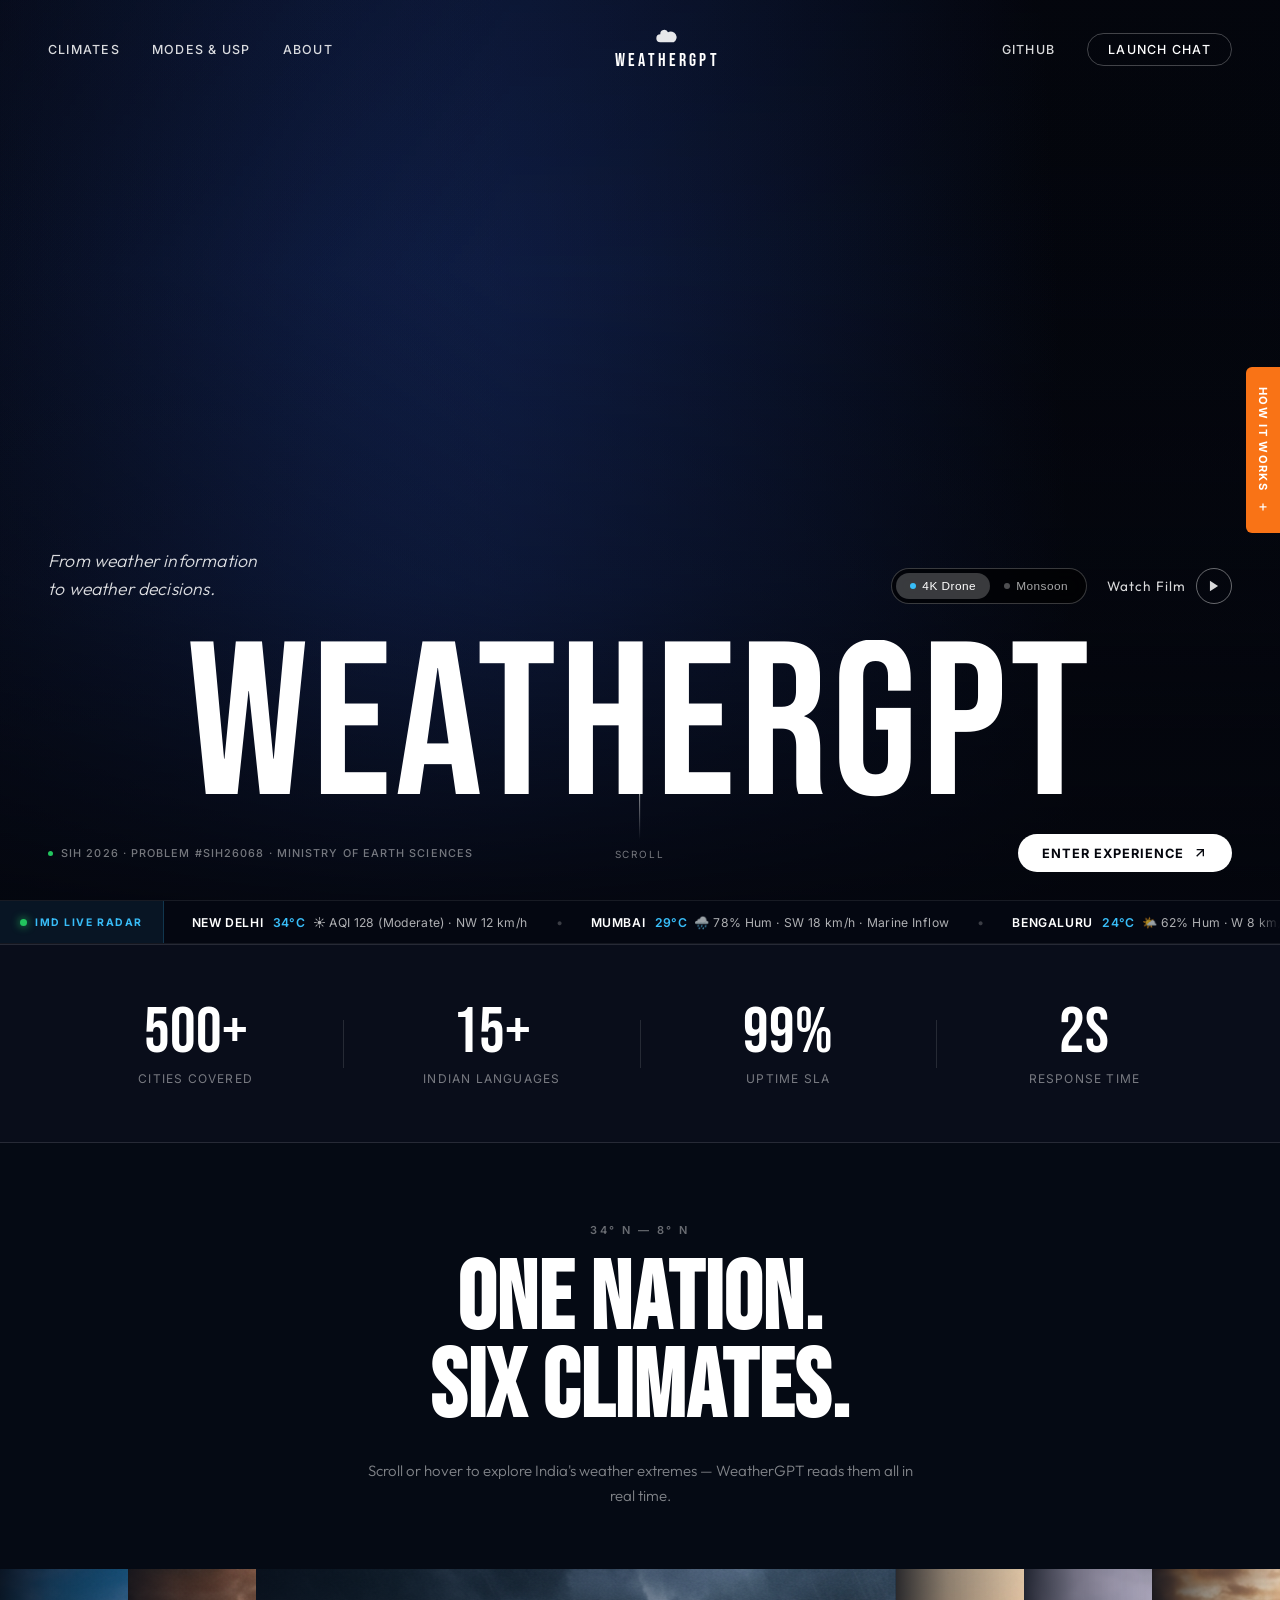
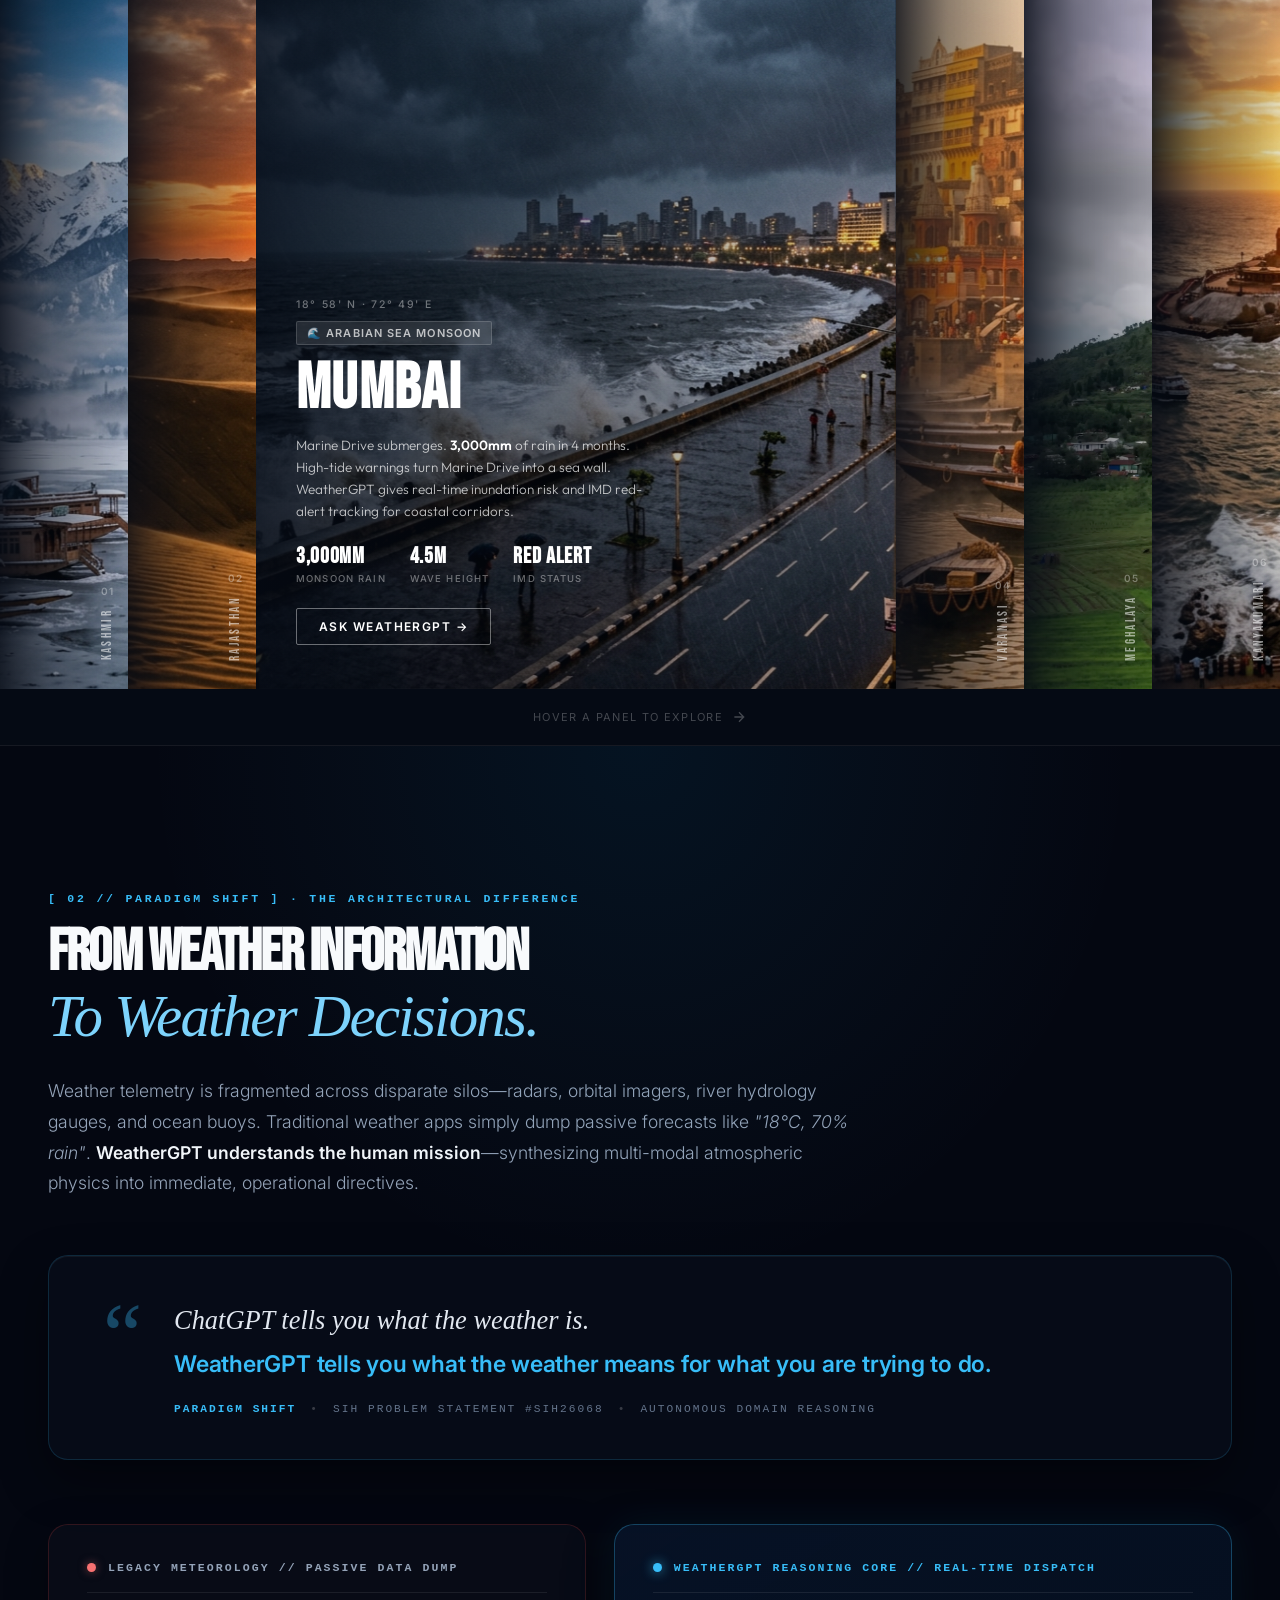
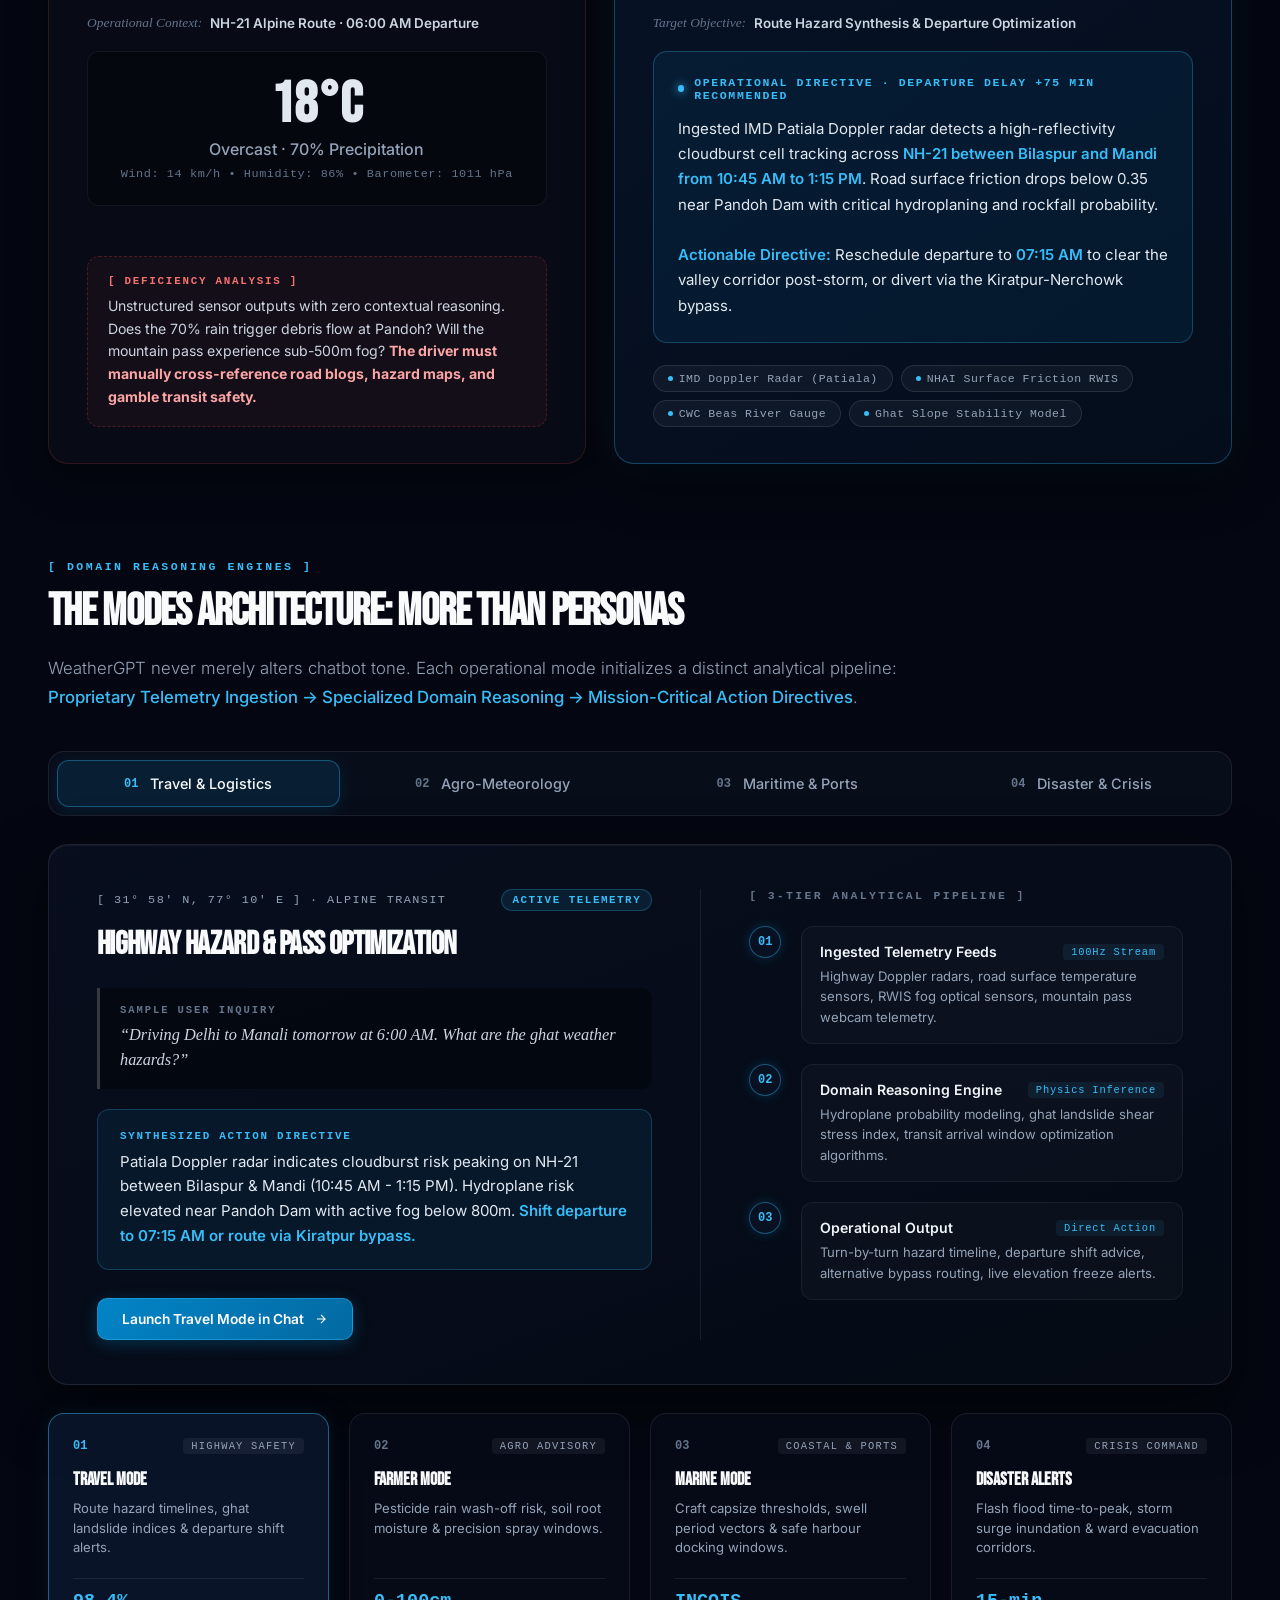
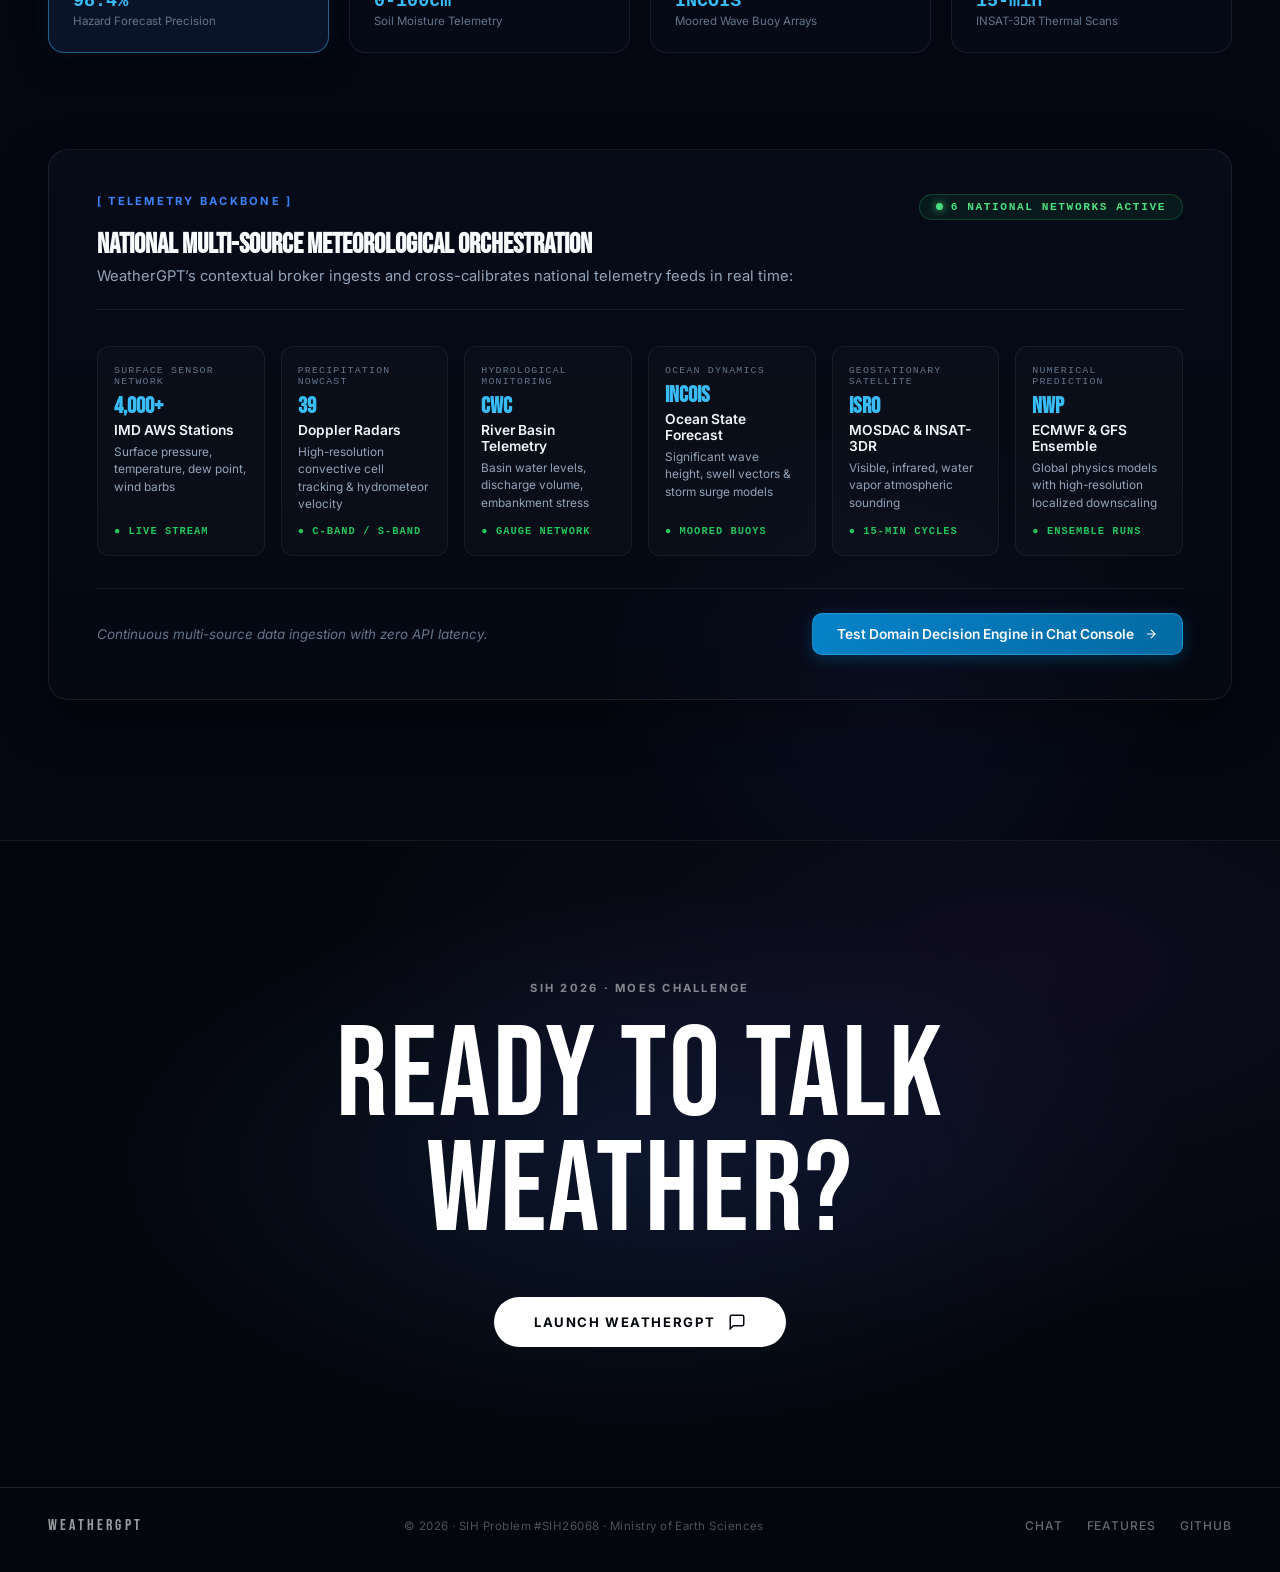
==== commit 3c64aa08: "hackathon: add all files including env/API keys for team access" ====
--- a/index.html
+++ b/index.html
@@ -129,7 +129,7 @@
     </div>
 
     <div class="nav-right">
-      <a href="https://github.com" class="nav-link" id="navGithub" target="_blank" rel="noopener">GitHub</a>
+      <a href="https://github.com/sumitsah03690-bit/SIH-APEX" class="nav-link" id="navGithub" target="_blank" rel="noopener">GitHub</a>
       <a href="chat.html" class="nav-link nav-cta" id="navChat">Launch Chat</a>
     </div>
   </nav>
@@ -976,7 +976,7 @@
       <div class="footer-links">
         <a href="chat.html" id="footerChat">Chat</a>
         <a href="#features" id="footerFeatures">Features</a>
-        <a href="https://github.com" target="_blank" rel="noopener" id="footerGithub">GitHub</a>
+        <a href="https://github.com/sumitsah03690-bit/SIH-APEX" target="_blank" rel="noopener" id="footerGithub">GitHub</a>
       </div>
     </div>
   </footer>
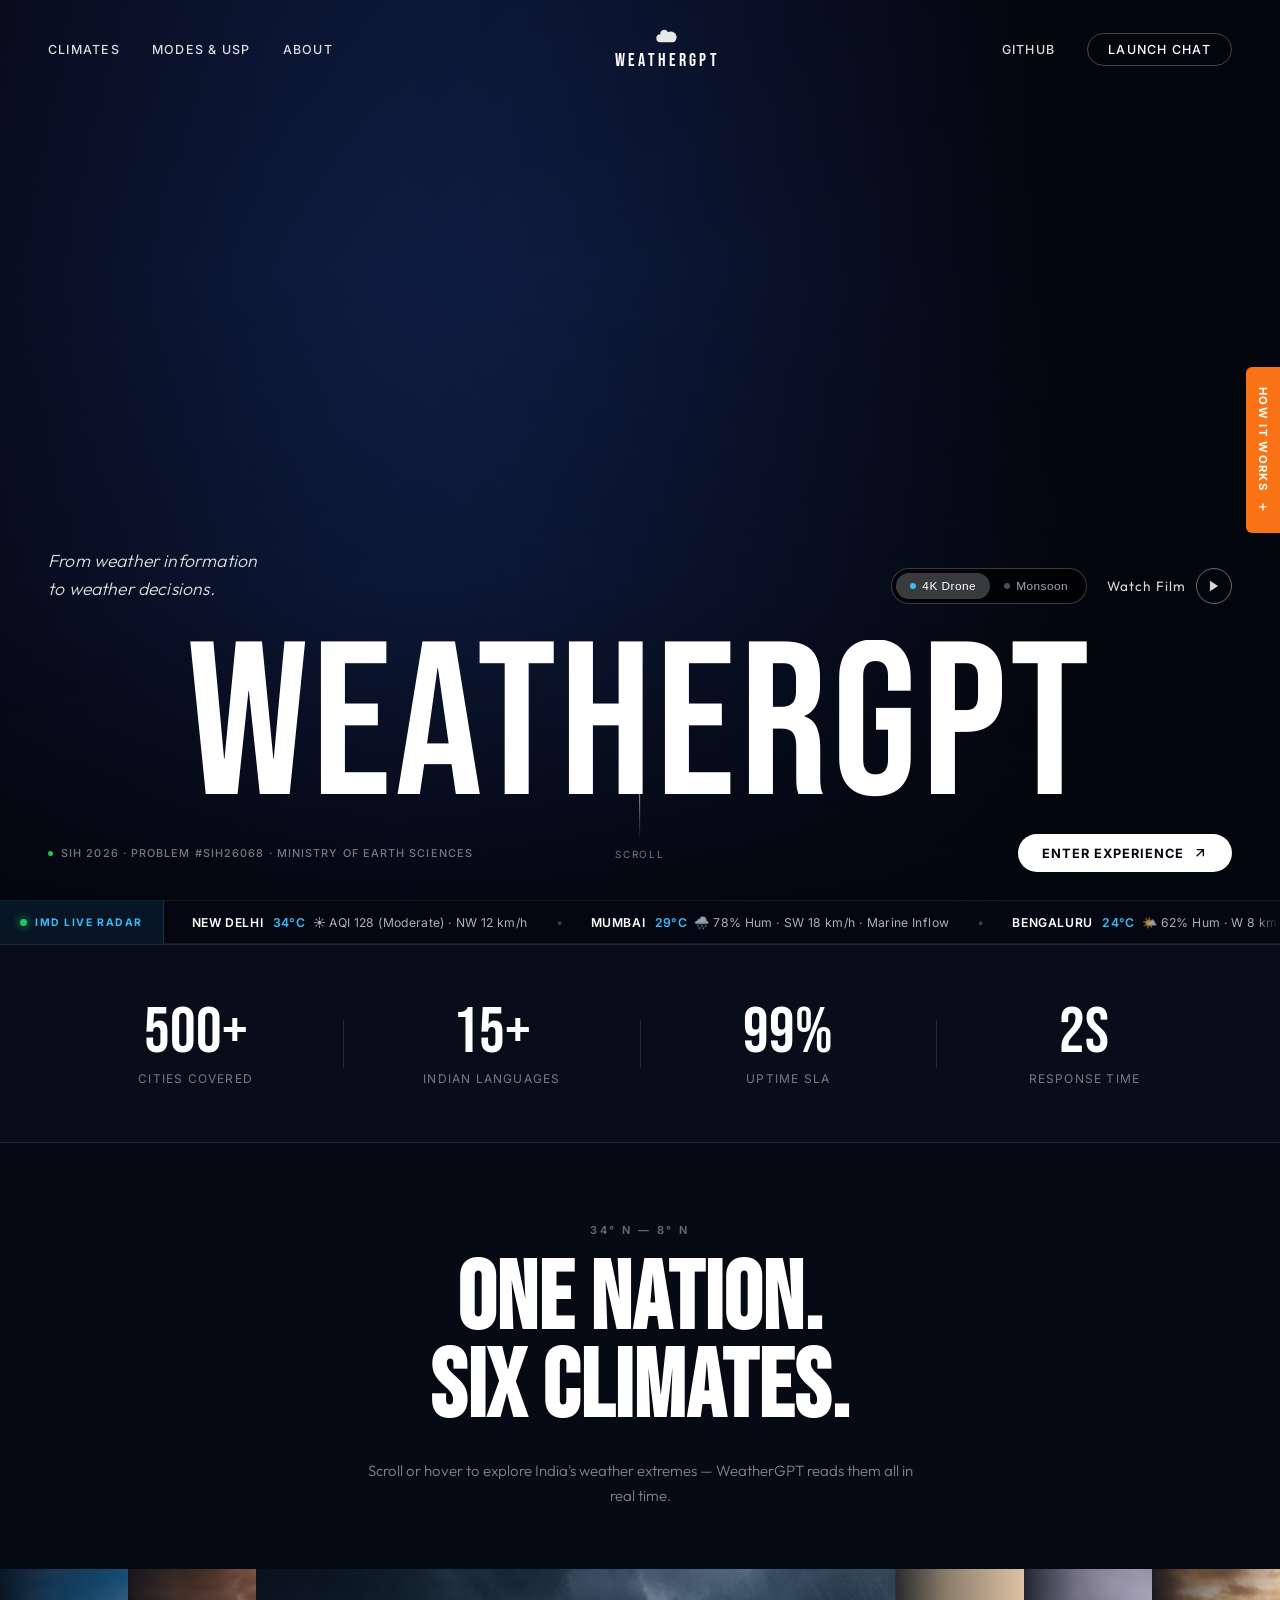
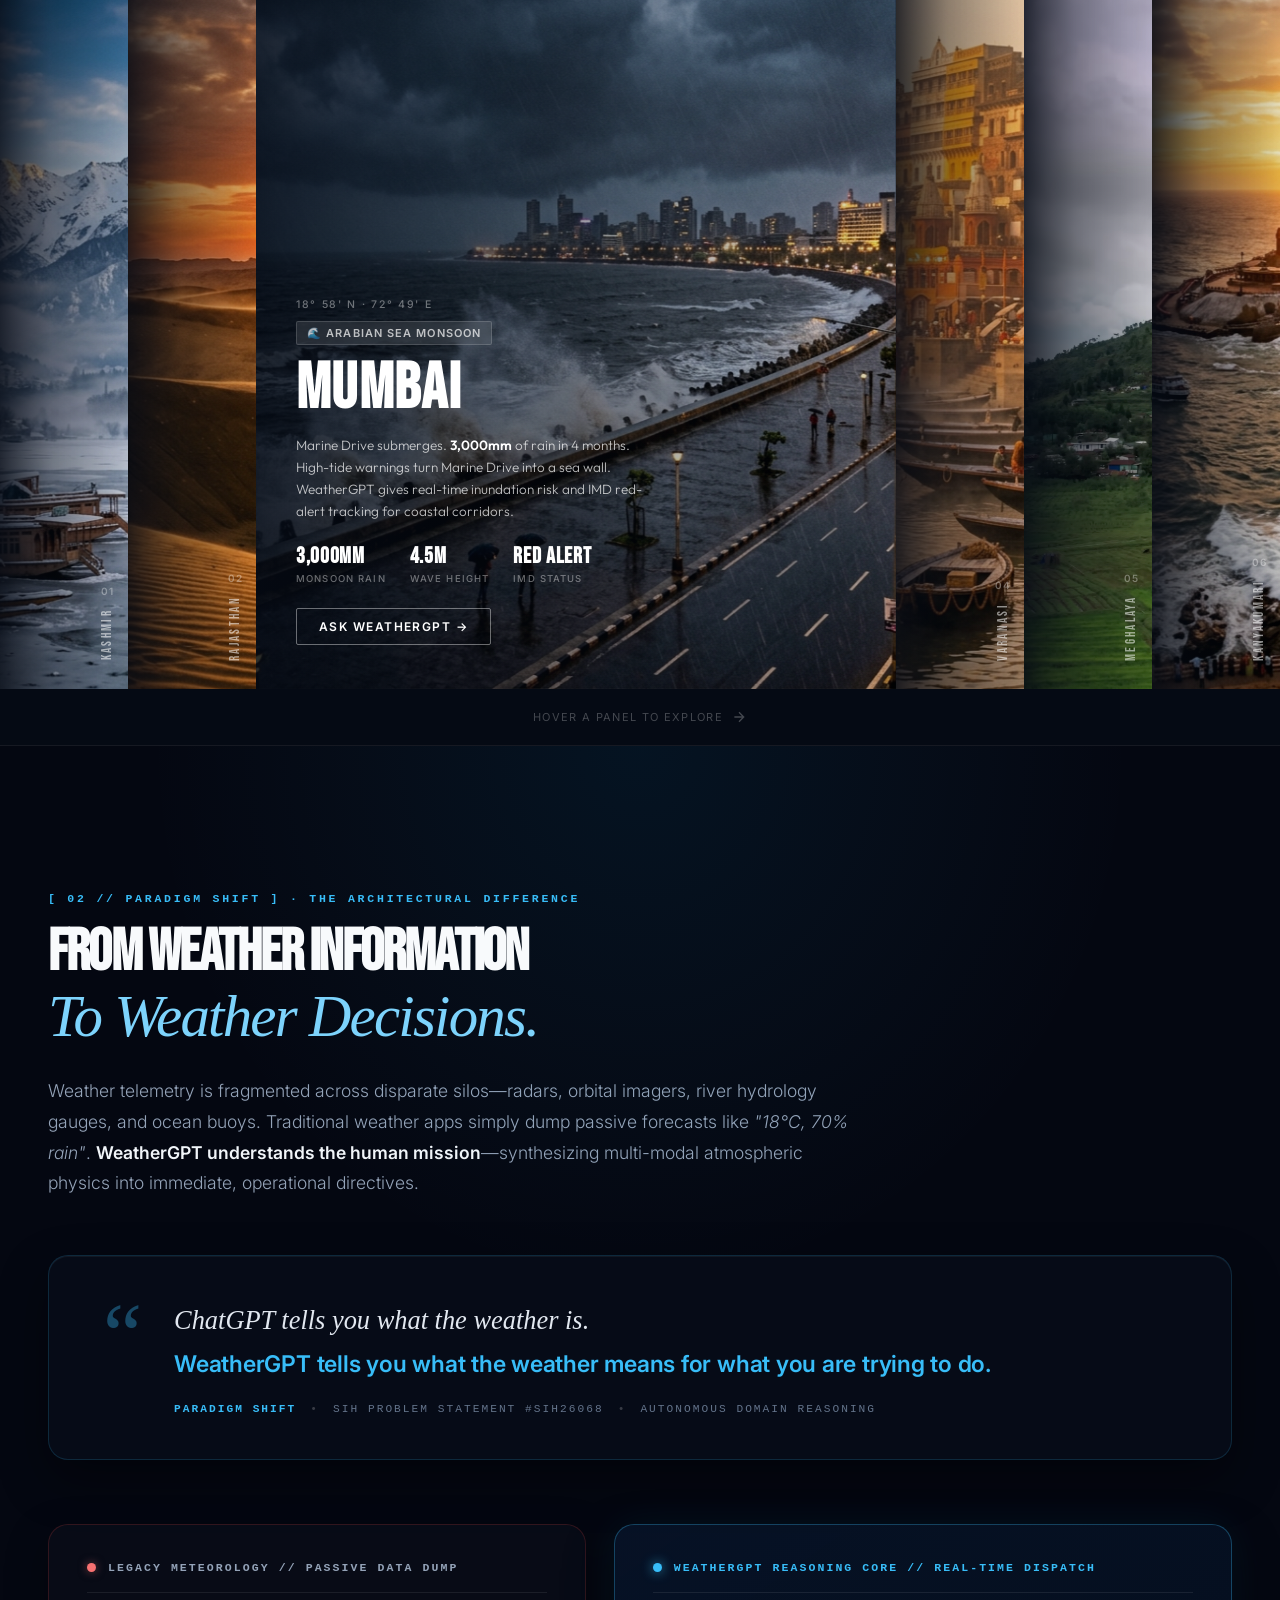
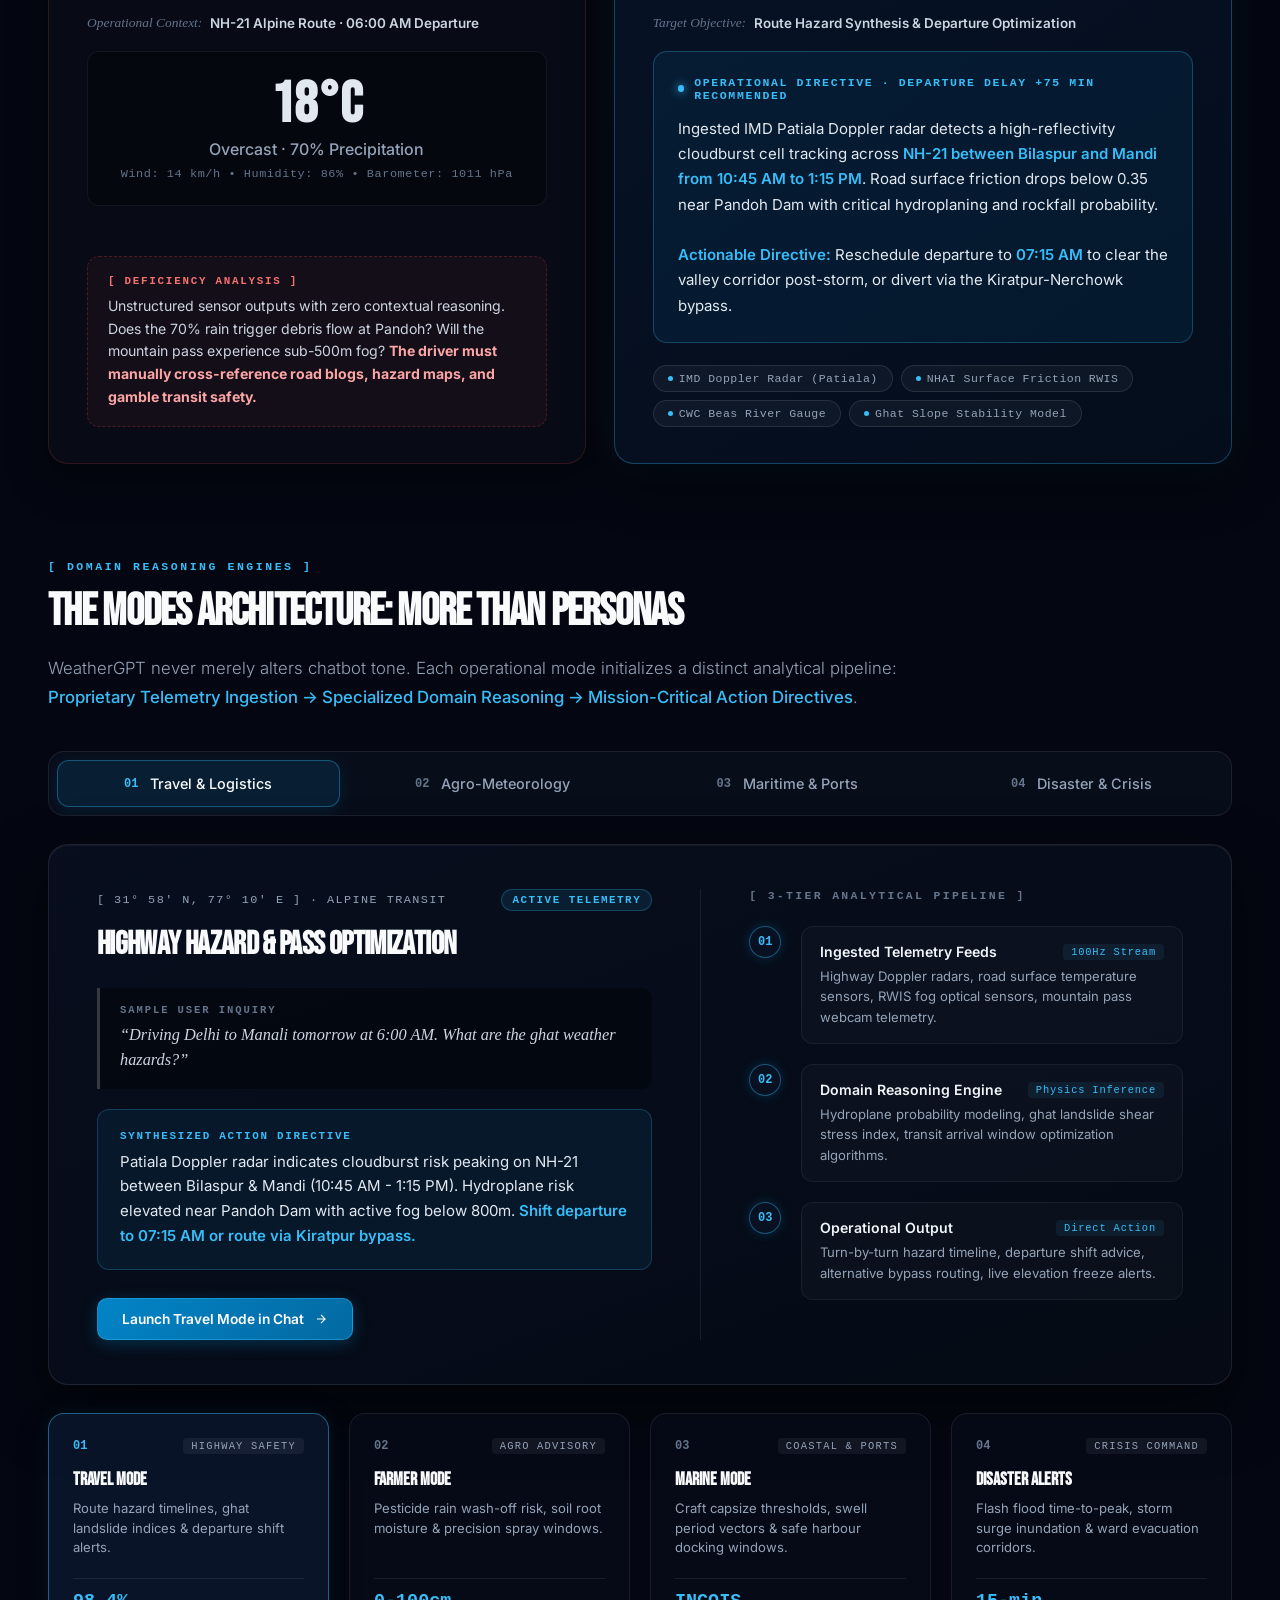
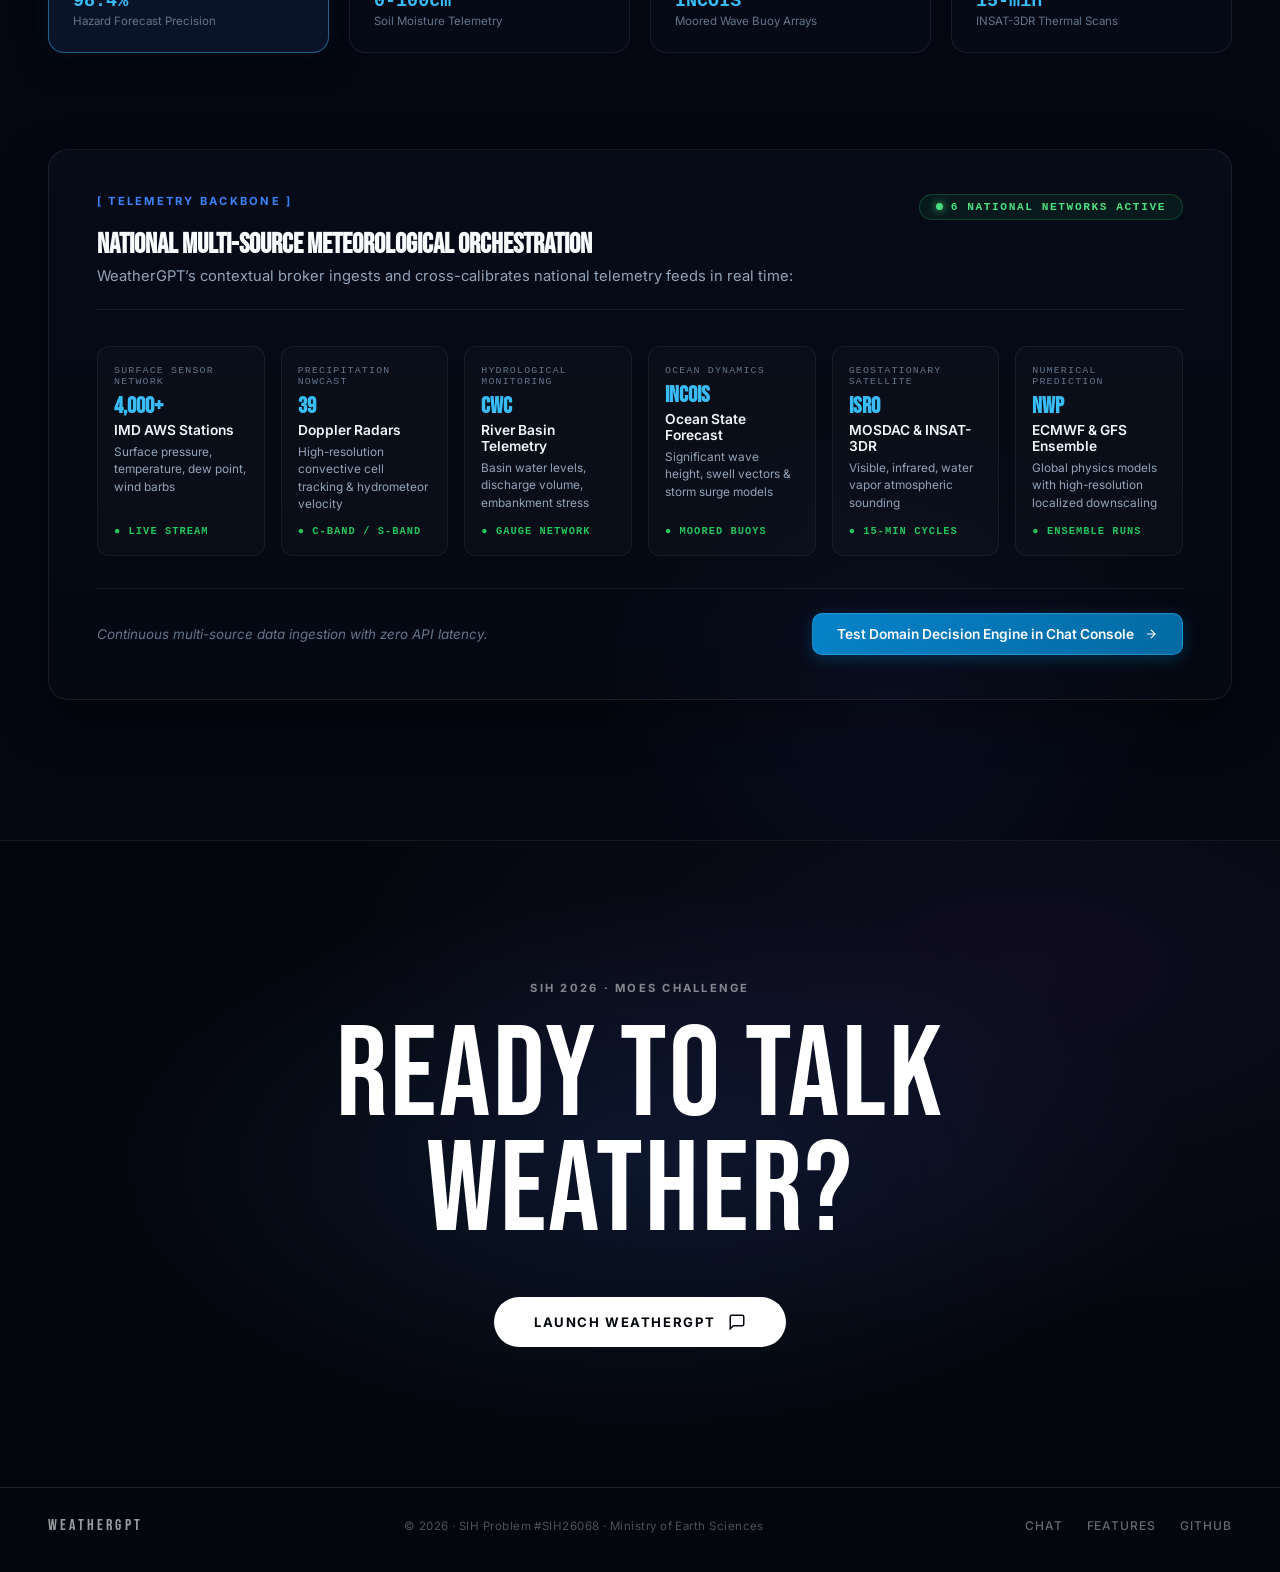
==== commit 8acf6203: "feat(pwa): add progressive web app manifest, service worker, and IndexedDB edge offline store" ====
--- a/index.html
+++ b/index.html
@@ -11,6 +11,15 @@
   <link rel="preconnect" href="https://fonts.googleapis.com" />
   <link rel="preconnect" href="https://fonts.gstatic.com" crossorigin />
   <link href="https://fonts.googleapis.com/css2?family=Bebas+Neue&family=Inter:wght@300;400;500;600;700&family=Outfit:ital,wght@0,300;0,400;0,600;1,300;1,400&display=swap" rel="stylesheet" />
+
+  <!-- PWA Manifest & App Config -->
+  <link rel="manifest" href="/manifest.json" />
+  <meta name="theme-color" content="#0a0d14" />
+  <meta name="apple-mobile-web-app-capable" content="yes" />
+  <meta name="apple-mobile-web-app-status-bar-style" content="black-translucent" />
+  <meta name="apple-mobile-web-app-title" content="WeatherGPT" />
+  <link rel="apple-touch-icon" href="/icons/icon-192.png" />
+  <link rel="icon" type="image/svg+xml" href="/icons/icon.svg" />
 
   <link rel="stylesheet" href="styles/landing.css" />
 </head>
@@ -1100,5 +1109,12 @@
       });
     })();
   </script>
+  <script>
+    if ('serviceWorker' in navigator) {
+      window.addEventListener('load', () => {
+        navigator.serviceWorker.register('/sw.js').catch(() => {});
+      });
+    }
+  </script>
 </body>
 </html>
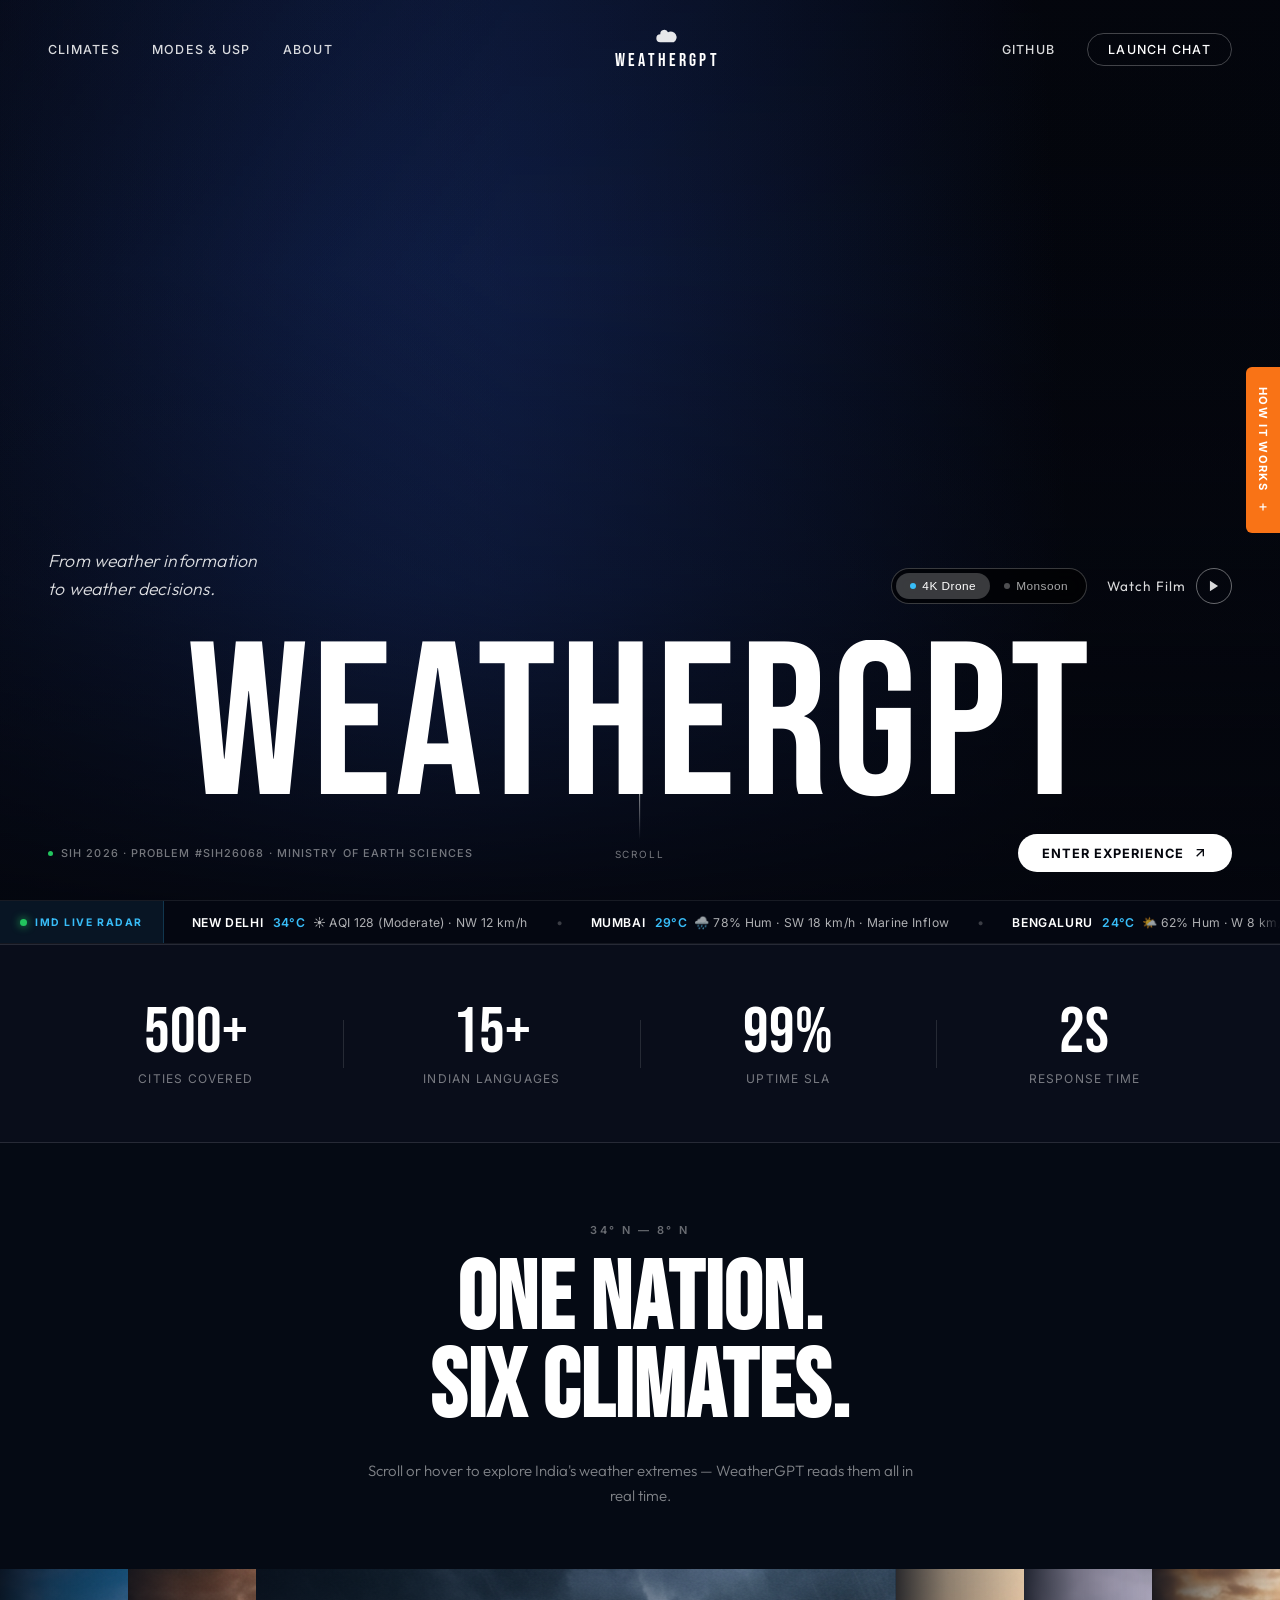
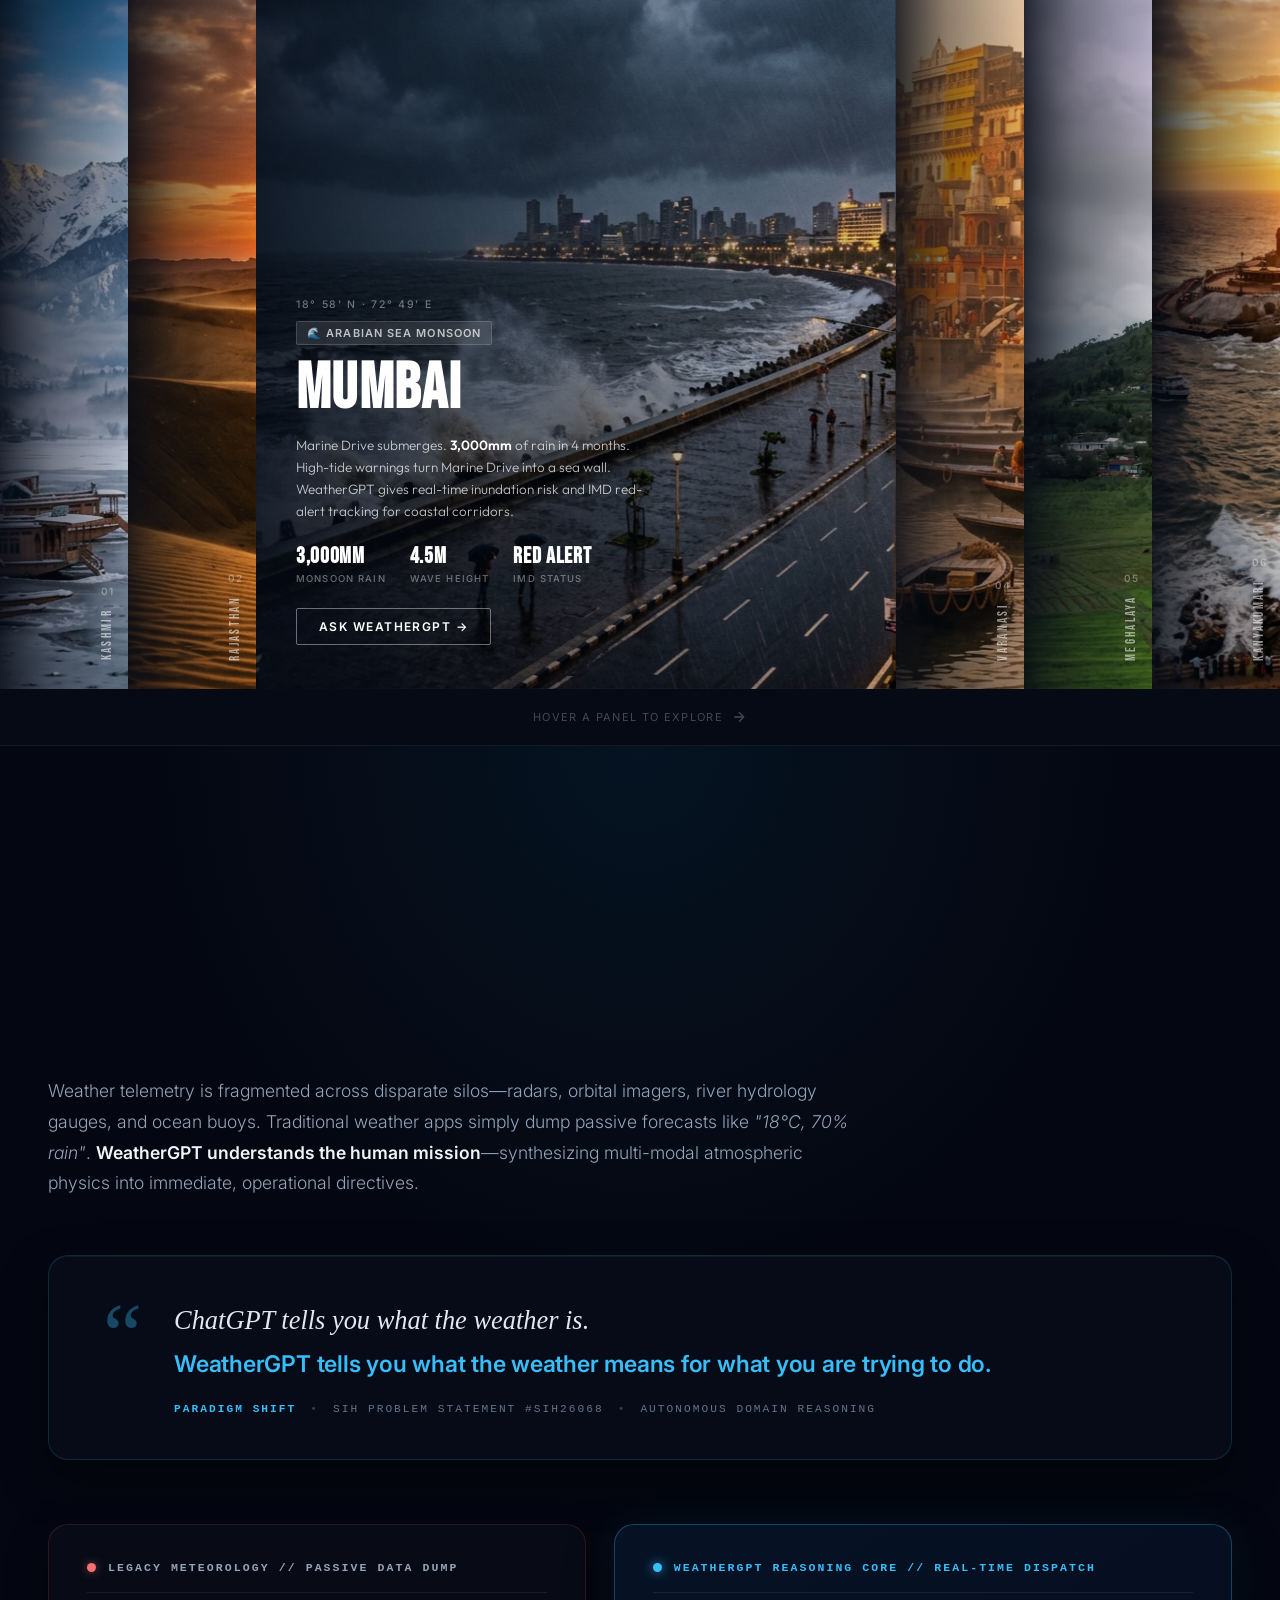
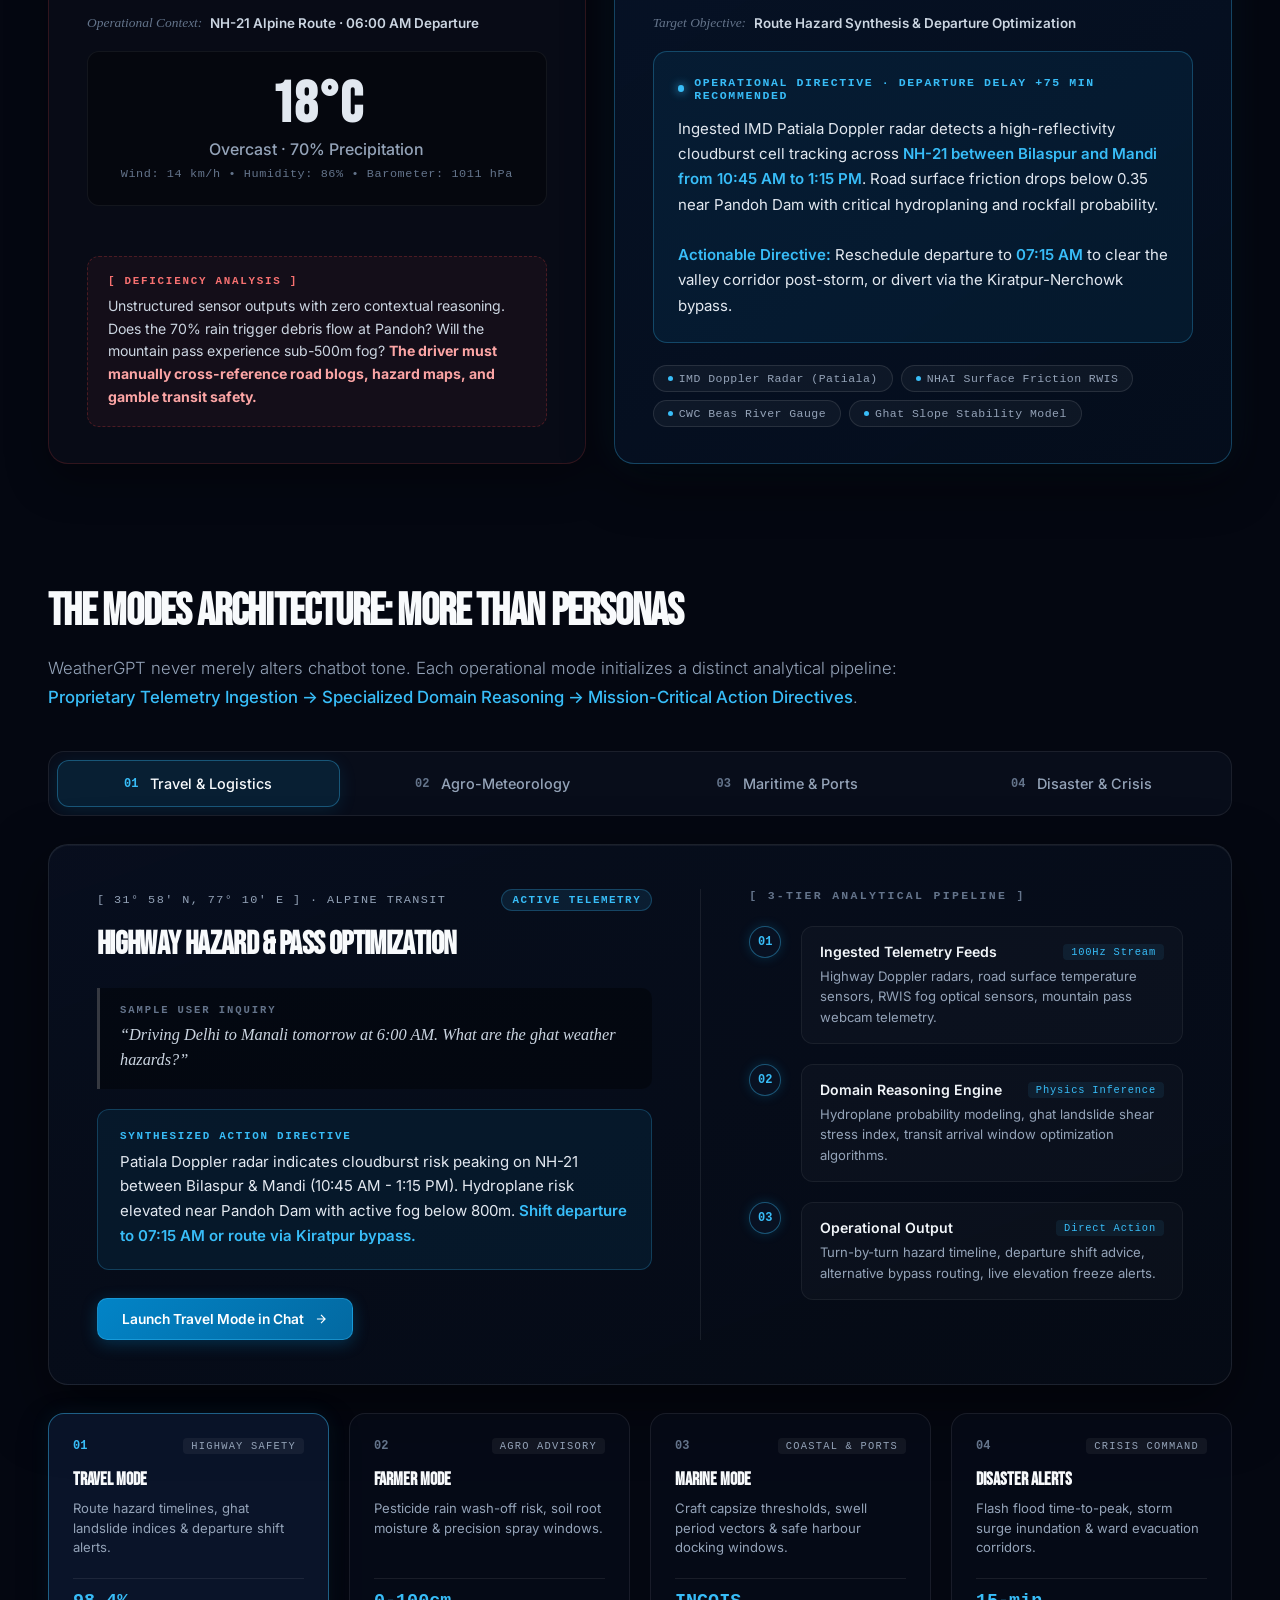
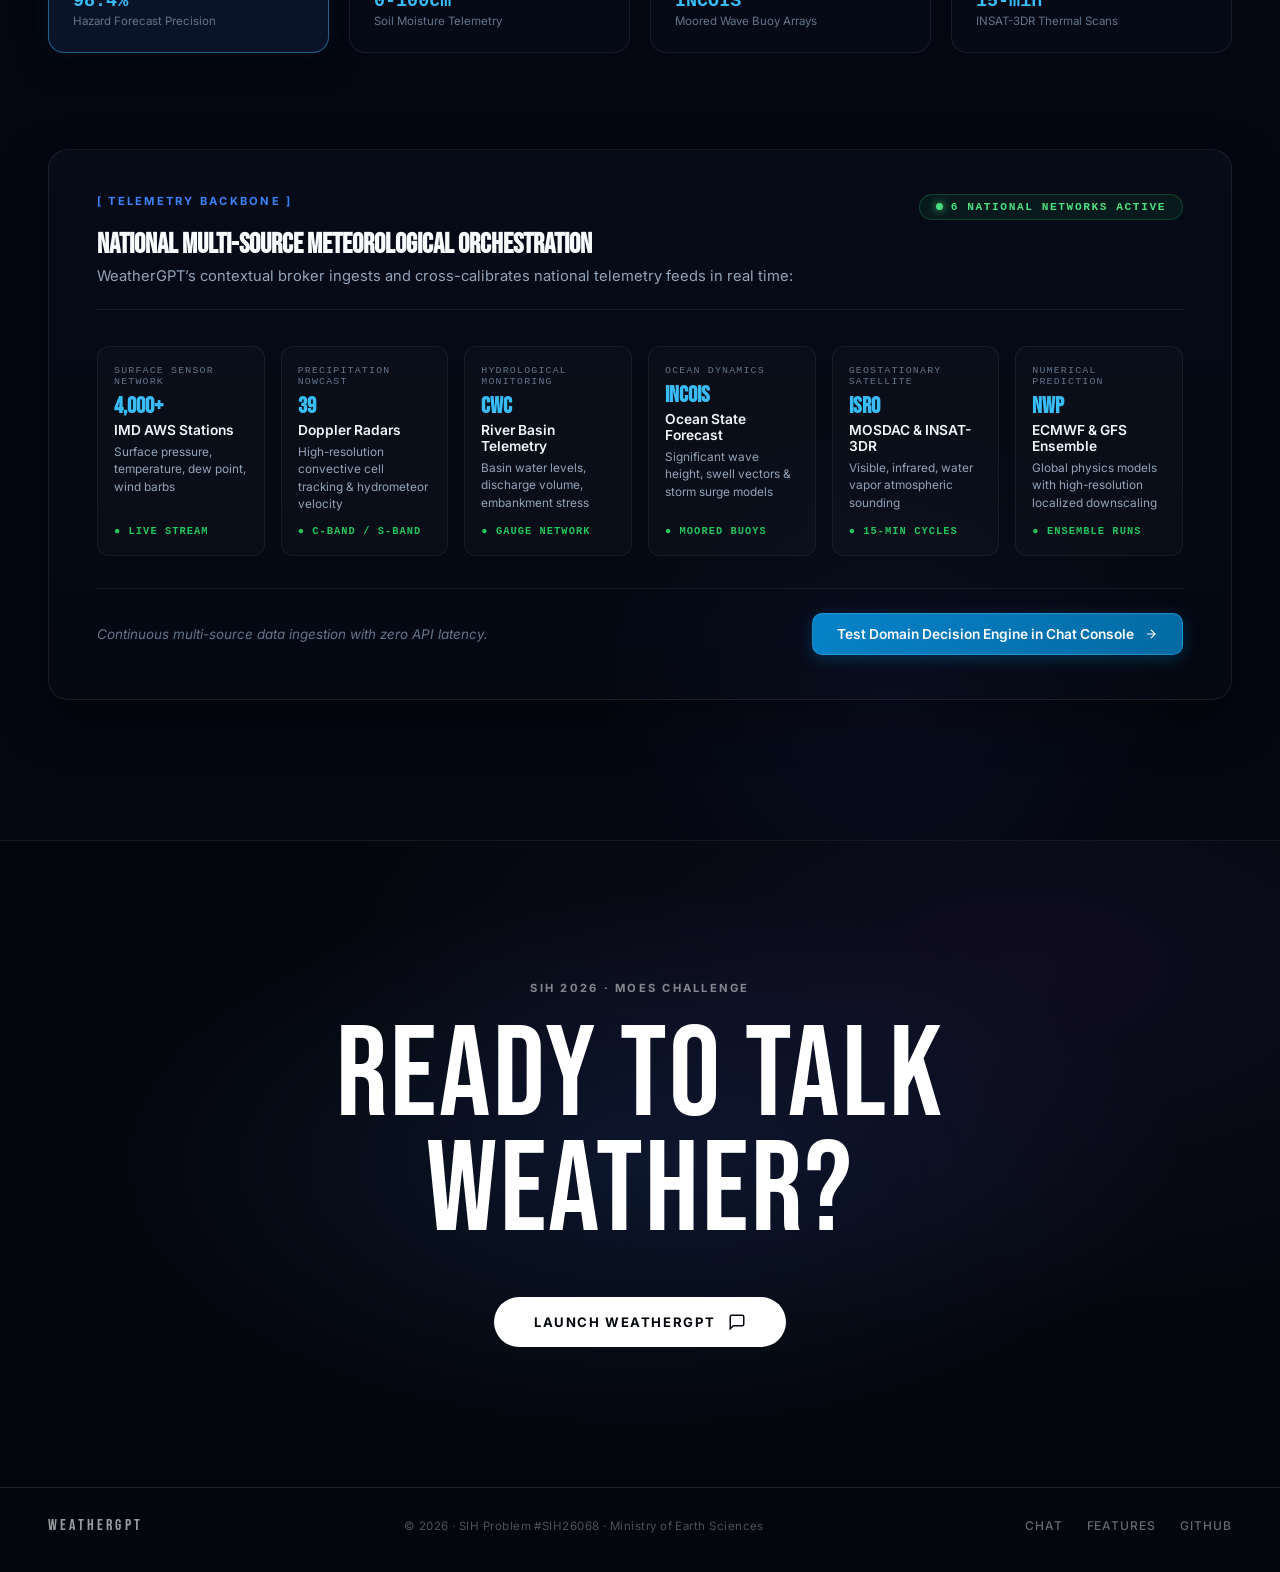
==== commit be71a10b: "fix(frontend): remove missing monsoon_landscape.mov refs, add vercel.json + render.yaml, fix GitHub " ====
--- a/index.html
+++ b/index.html
@@ -107,7 +107,6 @@
     -->
     <!-- Local 4K recordings from sources/ -->
     <source src="sources/weather_drone_4k.mov" type="video/mp4" />
-    <source src="sources/monsoon_landscape.mov" type="video/mp4" />
     <!-- Online fallbacks -->
     <source src="https://videos.pexels.com/video-files/3997983/3997983-uhd_2560_1440_24fps.mp4" type="video/mp4" />
   </video>
@@ -138,7 +137,7 @@
     </div>
 
     <div class="nav-right">
-      <a href="https://github.com/sumitsah03690-bit/SIH-APEX" class="nav-link" id="navGithub" target="_blank" rel="noopener">GitHub</a>
+      <a href="https://github.com/sriharshanallapati3827-cmd/SIH-APEX" class="nav-link" id="navGithub" target="_blank" rel="noopener">GitHub</a>
       <a href="chat.html" class="nav-link nav-cta" id="navChat">Launch Chat</a>
     </div>
   </nav>
@@ -166,7 +165,7 @@
           <button class="hvs-btn active" id="btnVidDrone" data-src="sources/weather_drone_4k.mov" title="Switch to 4K Drone Video">
             <span class="hvs-dot"></span> 4K Drone
           </button>
-          <button class="hvs-btn" id="btnVidMonsoon" data-src="sources/monsoon_landscape.mov" title="Switch to Monsoon Valley Video">
+          <button class="hvs-btn" id="btnVidMonsoon" data-src="sources/weather_drone_4k.mov" title="Switch to Monsoon Valley Video">
             <span class="hvs-dot"></span> Monsoon
           </button>
         </div>
@@ -1002,7 +1001,7 @@
           <button class="modal-tab active" id="modalTabDrone" data-src="sources/weather_drone_4k.mov">
             🚁 4K Drone Telemetry
           </button>
-          <button class="modal-tab" id="modalTabMonsoon" data-src="sources/monsoon_landscape.mov">
+          <button class="modal-tab" id="modalTabMonsoon" data-src="sources/weather_drone_4k.mov">
             🌧️ Monsoon Valley Dynamics
           </button>
         </div>
